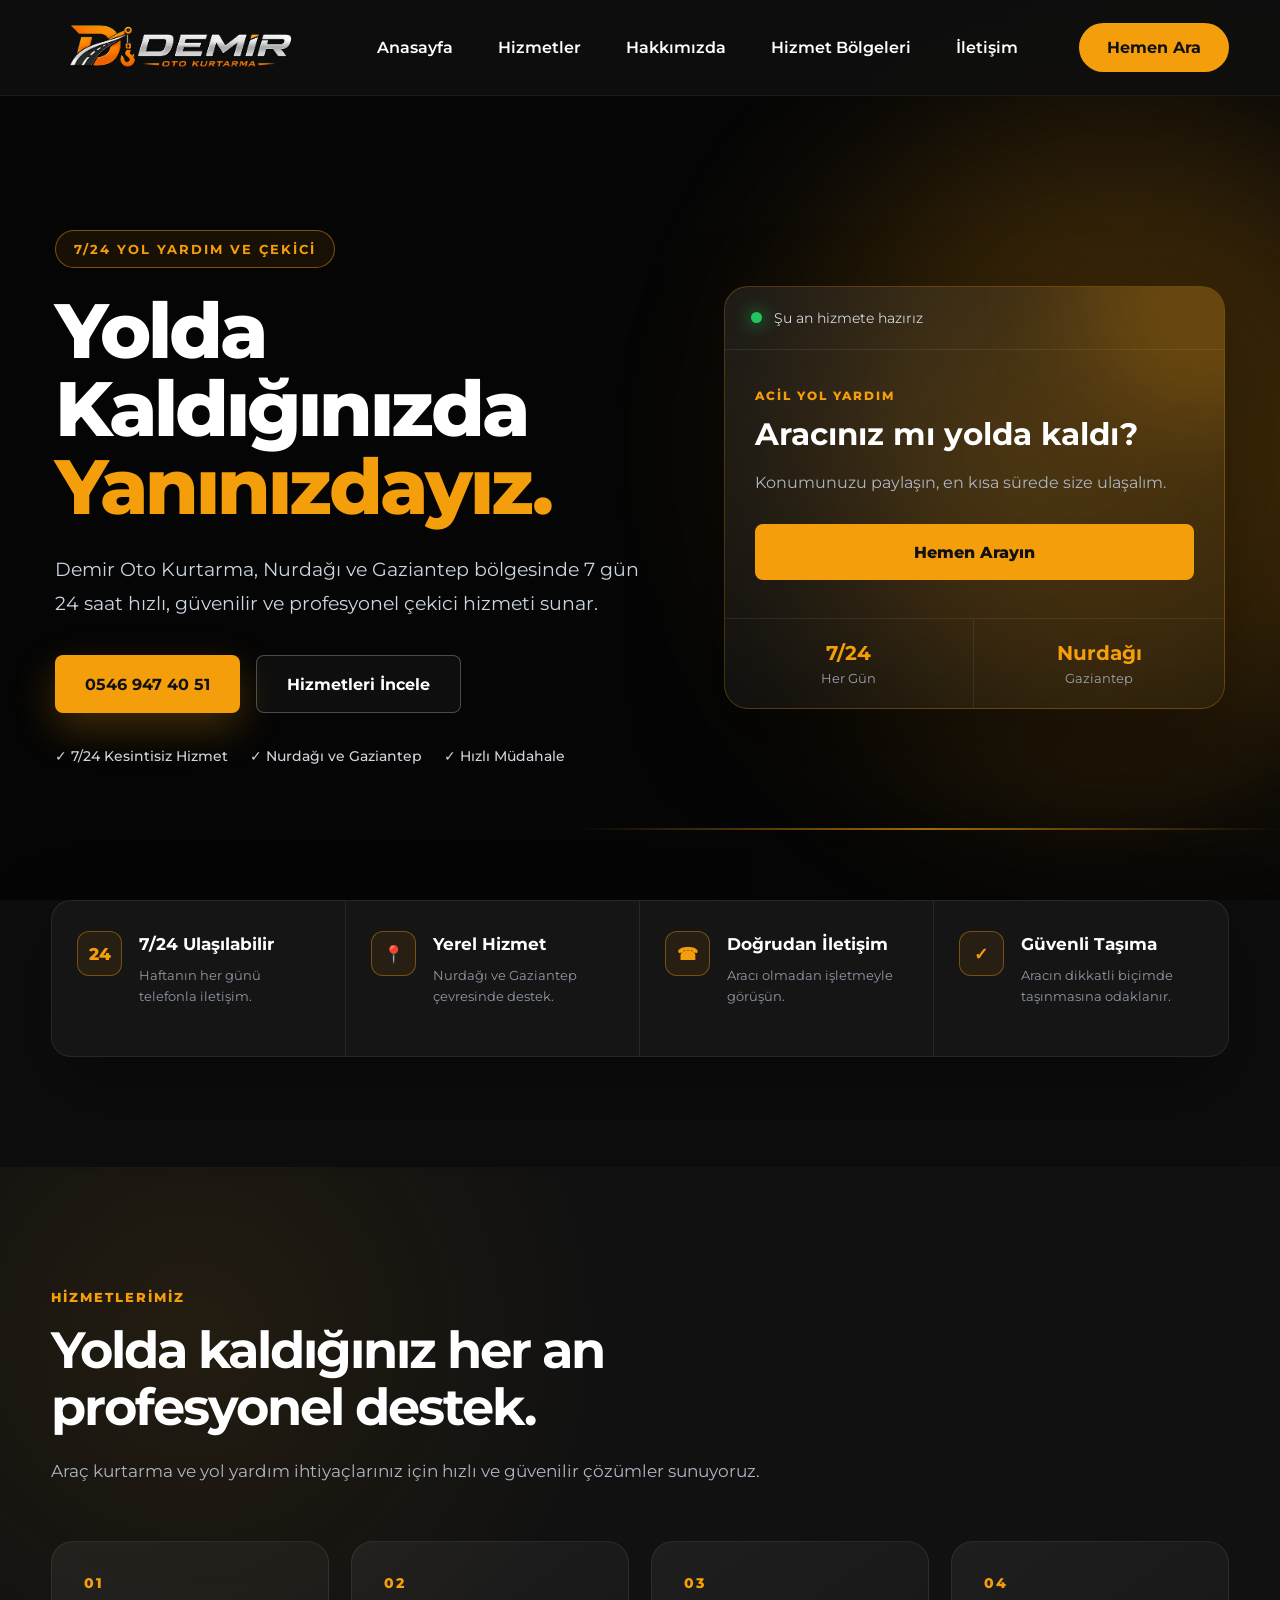
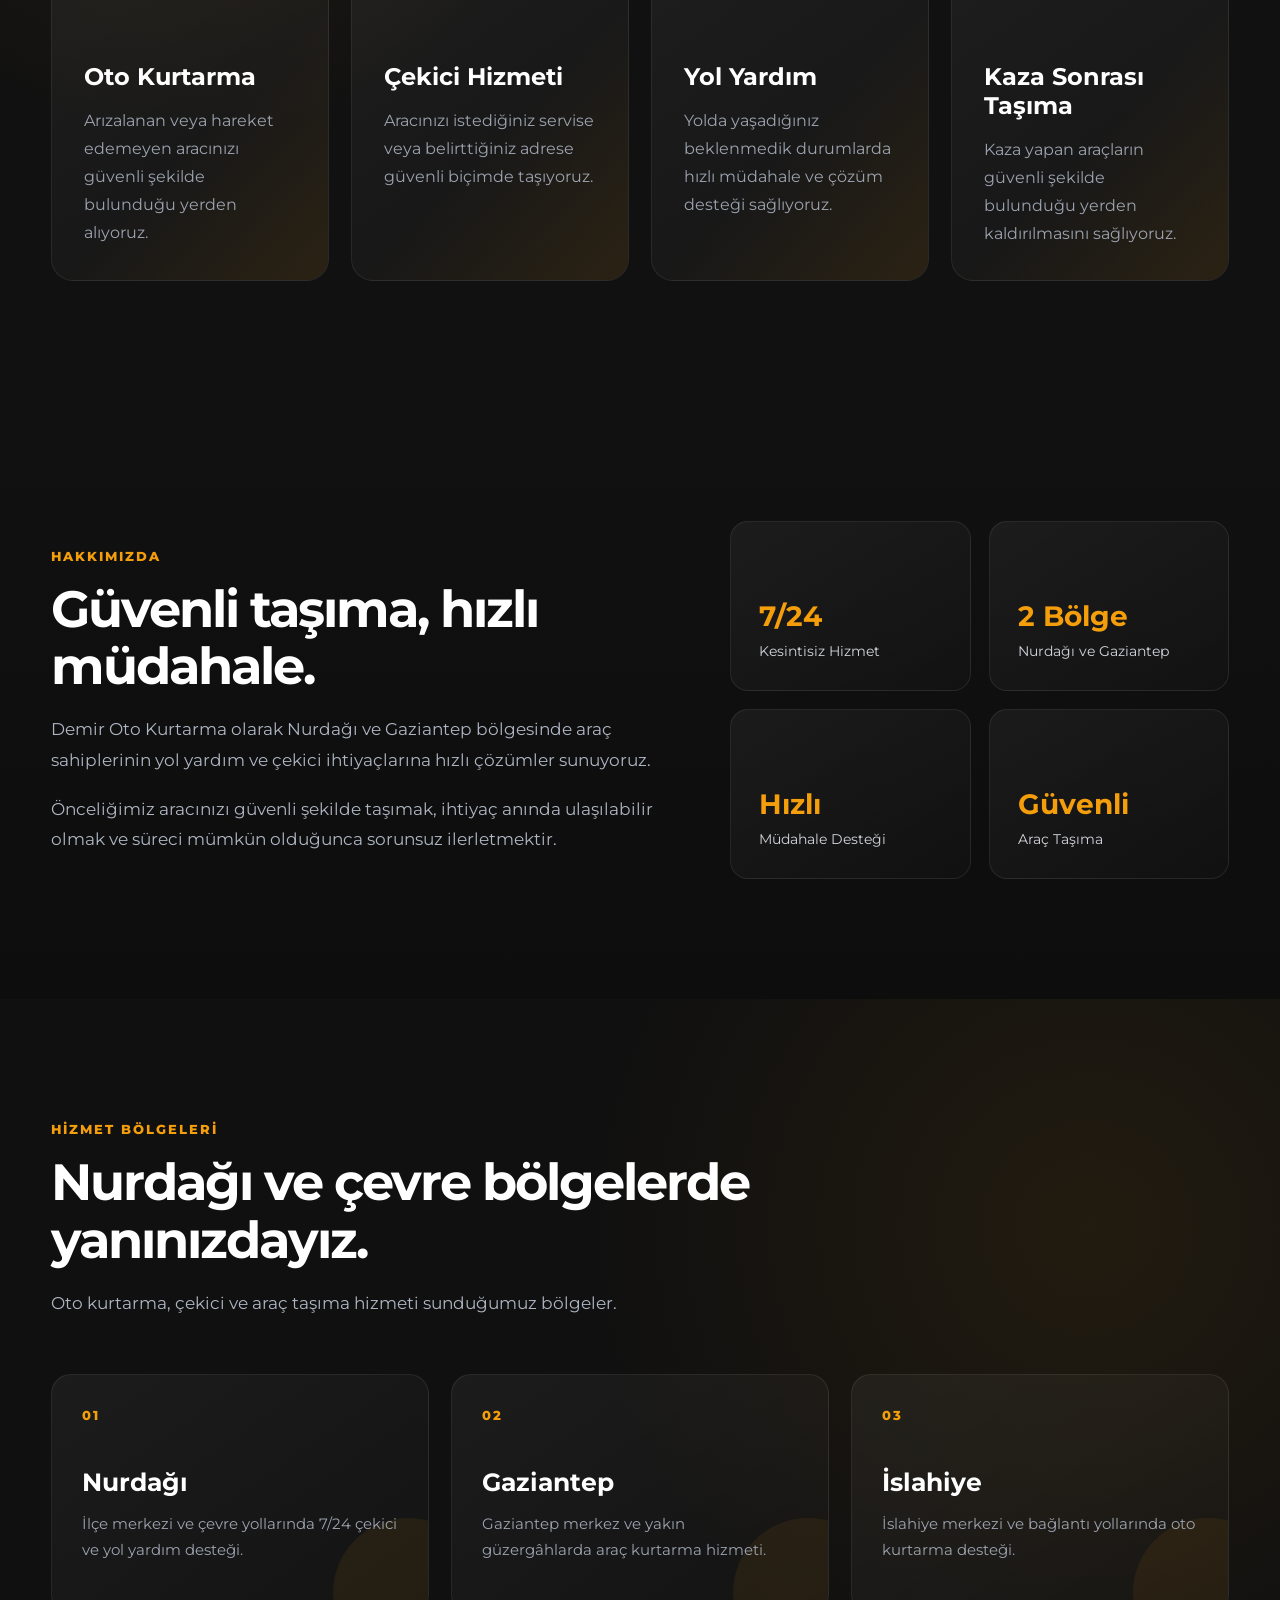
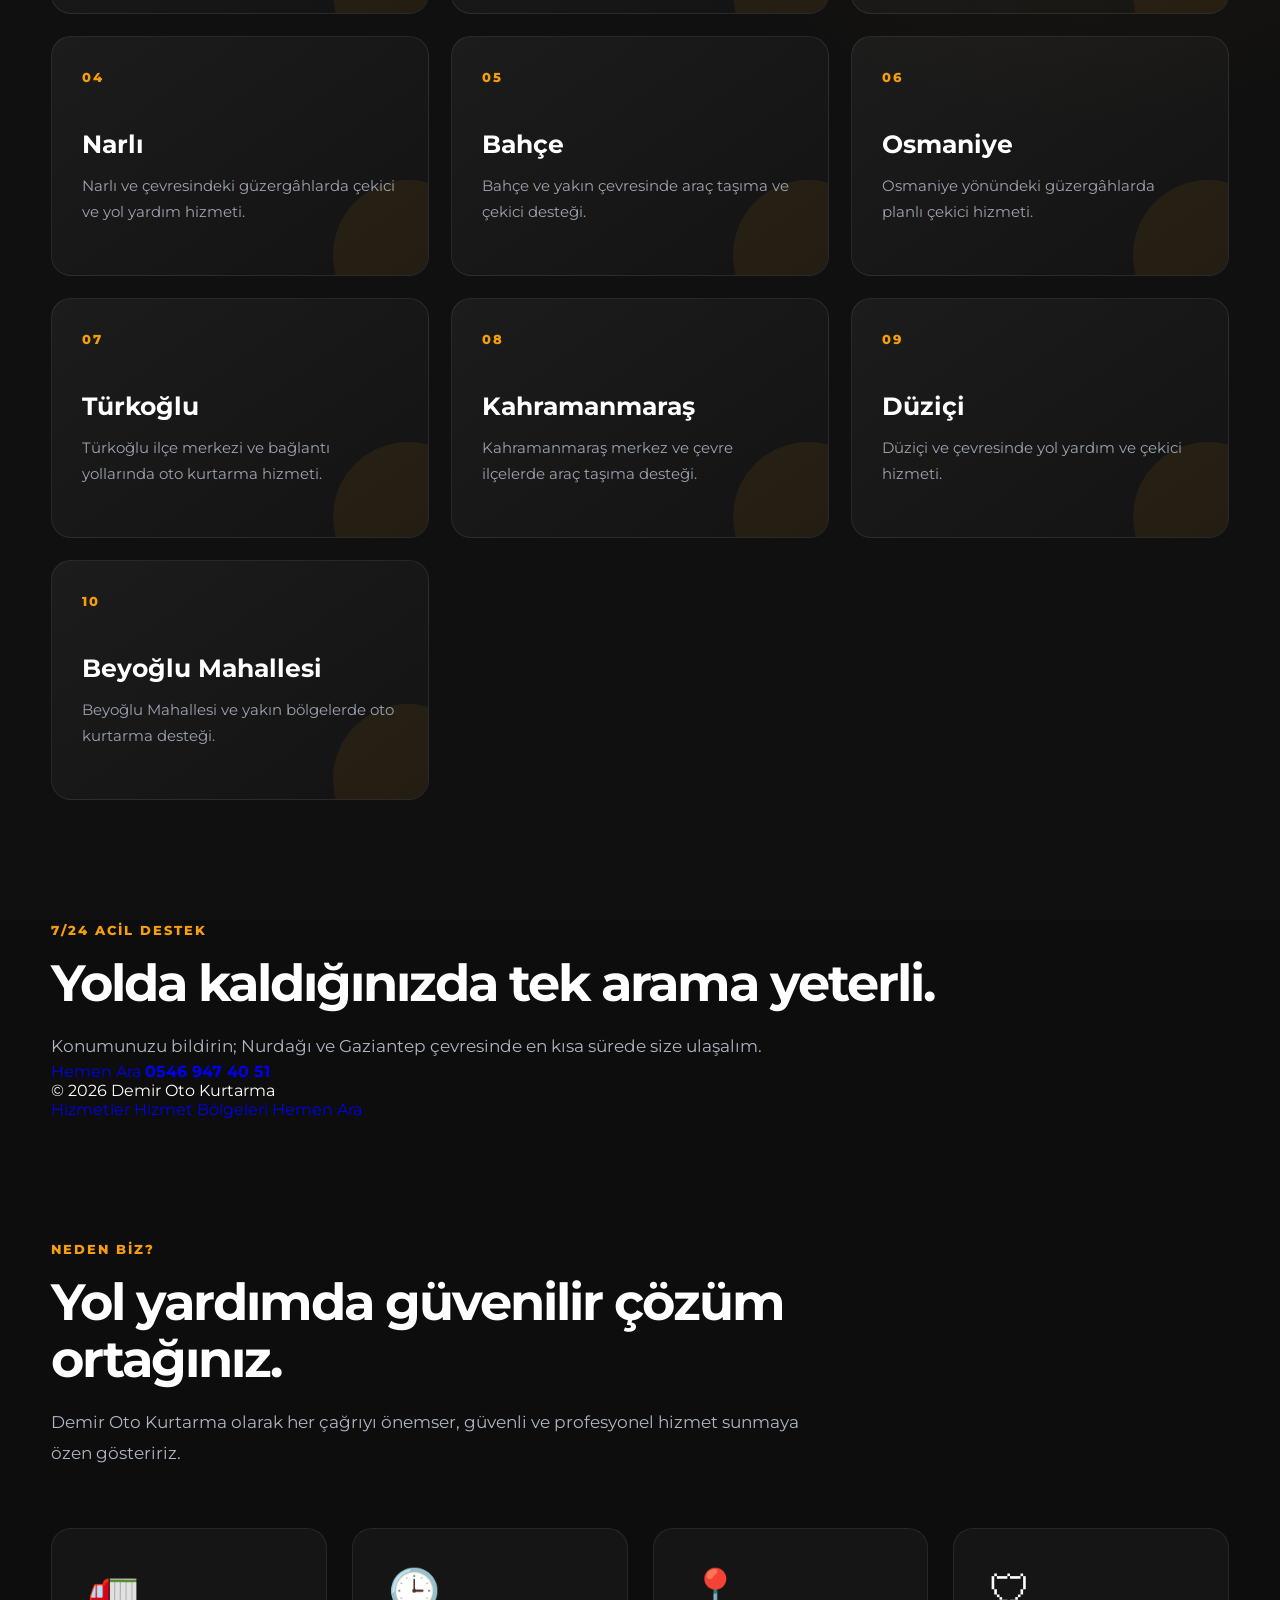
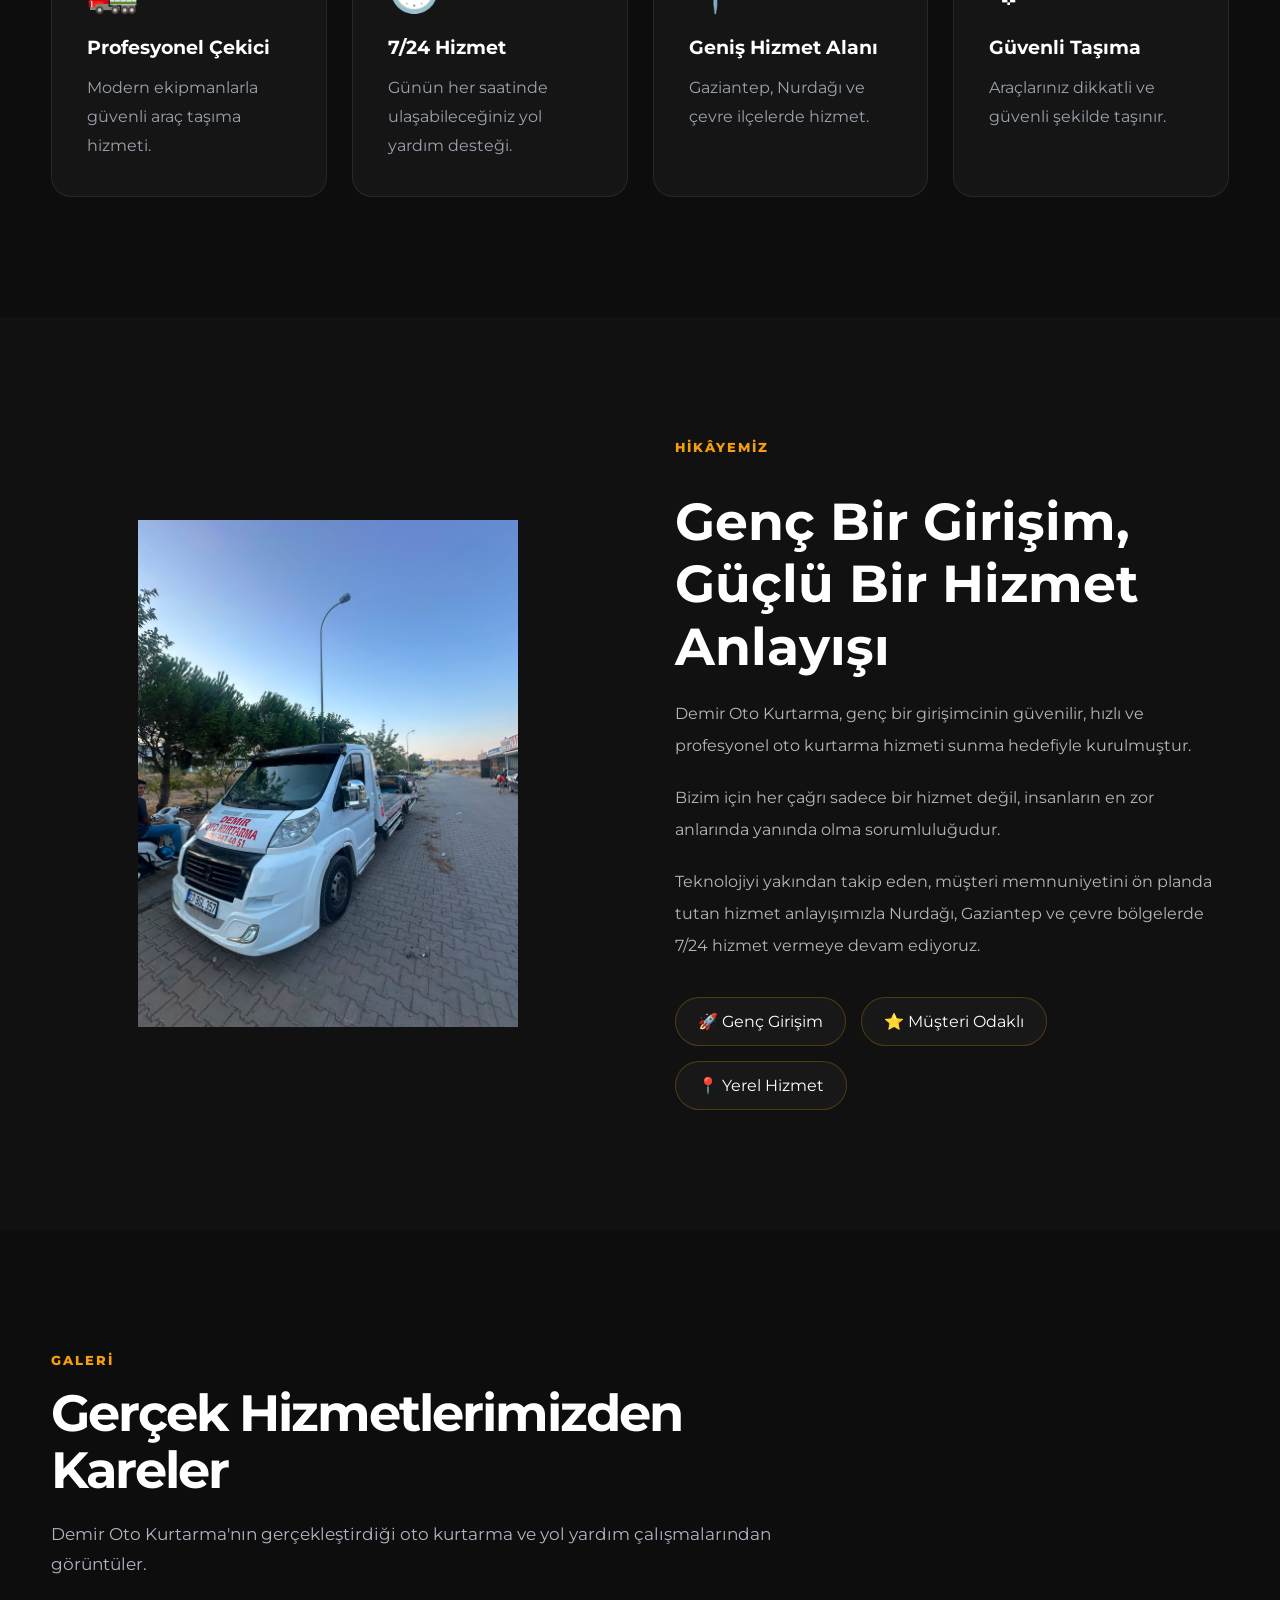
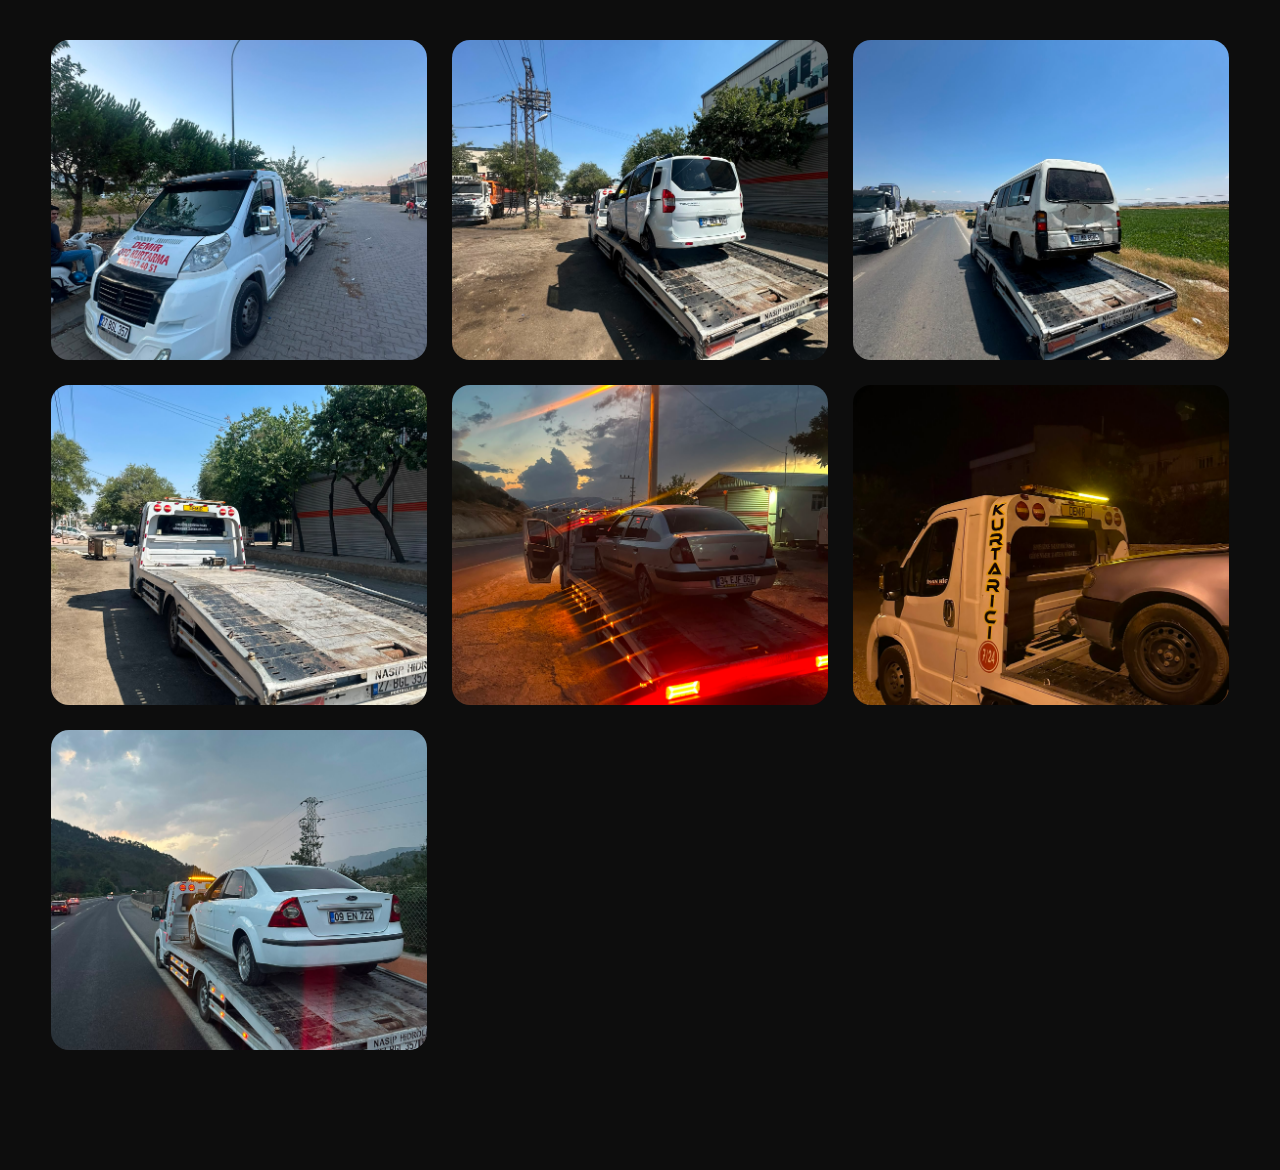
==== index.html @ 3e59ad54 "Add files via upload" ====
<!DOCTYPE html>
<html lang="tr">

<head>
    <meta charset="UTF-8">

    <meta name="viewport"
          content="width=device-width, initial-scale=1.0">

    <title>Demir Oto Kurtarma | 7/24 Nurdağı ve Gaziantep Çekici Hizmeti</title>

    <meta
        name="description"
        content="Demir Oto Kurtarma, Nurdağı ve Gaziantep bölgesinde 7/24 çekici, oto kurtarma ve yol yardım hizmeti sunar. Hızlı destek için 0546 947 40 51.">

    <link rel="stylesheet" href="style.css">
</head>

<body>

<header class="site-header">

    <div class="container navbar">

       <a href="index.html" class="brand">

    <img
        src="assets/demir-navbar.png"
        alt="Demir Oto Kurtarma"
        class="brand-logo">

</a>
        <nav class="main-menu">

            <a href="#anasayfa">Anasayfa</a>
            <a href="#hizmetler">Hizmetler</a>
            <a href="#hakkimizda">Hakkımızda</a>
            <a href="#bolgeler">Hizmet Bölgeleri</a>
            <a href="#iletisim">İletişim</a>

        </nav>

        <a
            href="tel:+905469474051"
            class="header-call-button">

            Hemen Ara

        </a>

    </div>

</header>


<main>

    <section class="hero" id="anasayfa">

        <div class="container hero-grid">

            <div class="hero-content">

                <span class="hero-label">
                    7/24 YOL YARDIM VE ÇEKİCİ
                </span>

                <h1>
                    Yolda Kaldığınızda
                    <span>Yanınızdayız.</span>
                </h1>

                <p>
                    Demir Oto Kurtarma, Nurdağı ve Gaziantep bölgesinde
                    7 gün 24 saat hızlı, güvenilir ve profesyonel
                    çekici hizmeti sunar.
                </p>

                <div class="hero-buttons">

                    <a
                        href="tel:+905469474051"
                        class="primary-button">

                        0546 947 40 51

                    </a>

                    <a
                        href="#hizmetler"
                        class="secondary-button">

                        Hizmetleri İncele

                    </a>

                </div>

                <div class="hero-features">

                    <span>✓ 7/24 Kesintisiz Hizmet</span>
                    <span>✓ Nurdağı ve Gaziantep</span>
                    <span>✓ Hızlı Müdahale</span>

                </div>

            </div>


            <div class="hero-card">

                <div class="hero-card-top">

                    <span class="status-dot"></span>

                    <p>
                        Şu an hizmete hazırız
                    </p>

                </div>

                <div class="hero-card-body">

                    <span class="card-label">
                        ACİL YOL YARDIM
                    </span>

                    <h2>
                        Aracınız mı yolda kaldı?
                    </h2>

                    <p>
                        Konumunuzu paylaşın,
                        en kısa sürede size ulaşalım.
                    </p>

                    <a
                        href="tel:+905469474051"
                        class="card-call-button">

                        Hemen Arayın

                    </a>

                </div>

                <div class="hero-card-bottom">

                    <div>
                        <strong>7/24</strong>
                        <span>Her Gün</span>
                    </div>

                    <div>
                        <strong>Nurdağı</strong>
                        <span>Gaziantep</span>
                    </div>

                </div>

            </div>

        </div>

    </section>
    <section class="trust-strip" aria-label="Demir Oto Kurtarma hizmet özellikleri">

    <div class="container trust-grid">

        <article class="trust-item">
            <span class="trust-icon">24</span>

            <div>
                <h2>7/24 Ulaşılabilir</h2>
                <p>Haftanın her günü telefonla iletişim.</p>
            </div>
        </article>

        <article class="trust-item">
            <span class="trust-icon">📍</span>

            <div>
                <h2>Yerel Hizmet</h2>
                <p>Nurdağı ve Gaziantep çevresinde destek.</p>
            </div>
        </article>

        <article class="trust-item">
            <span class="trust-icon">☎</span>

            <div>
                <h2>Doğrudan İletişim</h2>
                <p>Aracı olmadan işletmeyle görüşün.</p>
            </div>
        </article>

        <article class="trust-item">
            <span class="trust-icon">✓</span>

            <div>
                <h2>Güvenli Taşıma</h2>
                <p>Aracın dikkatli biçimde taşınmasına odaklanır.</p>
            </div>
        </article>

    </div>

</section>


    <section class="services" id="hizmetler">

        <div class="container">

            <div class="section-heading">

                <span>HİZMETLERİMİZ</span>

                <h2>
                    Yolda kaldığınız her an
                    profesyonel destek.
                </h2>

                <p>
                    Araç kurtarma ve yol yardım ihtiyaçlarınız için
                    hızlı ve güvenilir çözümler sunuyoruz.
                </p>

            </div>

            <div class="services-grid">

                <article class="service-card">

                    <div class="service-number">01</div>

                    <h3>Oto Kurtarma</h3>

                    <p>
                        Arızalanan veya hareket edemeyen aracınızı
                        güvenli şekilde bulunduğu yerden alıyoruz.
                    </p>

                </article>

                <article class="service-card">

                    <div class="service-number">02</div>

                    <h3>Çekici Hizmeti</h3>

                    <p>
                        Aracınızı istediğiniz servise veya belirttiğiniz
                        adrese güvenli biçimde taşıyoruz.
                    </p>

                </article>

                <article class="service-card">

                    <div class="service-number">03</div>

                    <h3>Yol Yardım</h3>

                    <p>
                        Yolda yaşadığınız beklenmedik durumlarda
                        hızlı müdahale ve çözüm desteği sağlıyoruz.
                    </p>

                </article>

                <article class="service-card">

                    <div class="service-number">04</div>

                    <h3>Kaza Sonrası Taşıma</h3>

                    <p>
                        Kaza yapan araçların güvenli şekilde
                        bulunduğu yerden kaldırılmasını sağlıyoruz.
                    </p>

                </article>

            </div>

        </div>

    </section>


    <section class="about" id="hakkimizda">

        <div class="container about-grid">

            <div class="about-content">

                <span class="section-label">
                    HAKKIMIZDA
                </span>

                <h2>
                    Güvenli taşıma,
                    hızlı müdahale.
                </h2>

                <p>
                    Demir Oto Kurtarma olarak Nurdağı ve Gaziantep
                    bölgesinde araç sahiplerinin yol yardım ve
                    çekici ihtiyaçlarına hızlı çözümler sunuyoruz.
                </p>

                <p>
                    Önceliğimiz aracınızı güvenli şekilde taşımak,
                    ihtiyaç anında ulaşılabilir olmak ve süreci
                    mümkün olduğunca sorunsuz ilerletmektir.
                </p>

            </div>

            <div class="about-boxes">

                <div class="about-box">
                    <strong>7/24</strong>
                    <span>Kesintisiz Hizmet</span>
                </div>

                <div class="about-box">
                    <strong>2 Bölge</strong>
                    <span>Nurdağı ve Gaziantep</span>
                </div>

                <div class="about-box">
                    <strong>Hızlı</strong>
                    <span>Müdahale Desteği</span>
                </div>

                <div class="about-box">
                    <strong>Güvenli</strong>
                    <span>Araç Taşıma</span>
                </div>

            </div>

        </div>

    </section>
<section class="regions" id="bolgeler">

    <div class="container">

        <div class="section-heading">

            <span>HİZMET BÖLGELERİ</span>

            <h2>
                Nurdağı ve çevre bölgelerde yanınızdayız.
            </h2>

            <p>
                Oto kurtarma, çekici ve araç taşıma hizmeti sunduğumuz bölgeler.
            </p>

        </div>

        <div class="regions-grid">

            <article class="region-card">
                <span class="region-number">01</span>
                <h3>Nurdağı</h3>
                <p>İlçe merkezi ve çevre yollarında 7/24 çekici ve yol yardım desteği.</p>
            </article>

            <article class="region-card">
                <span class="region-number">02</span>
                <h3>Gaziantep</h3>
                <p>Gaziantep merkez ve yakın güzergâhlarda araç kurtarma hizmeti.</p>
            </article>

            <article class="region-card">
                <span class="region-number">03</span>
                <h3>İslahiye</h3>
                <p>İslahiye merkezi ve bağlantı yollarında oto kurtarma desteği.</p>
            </article>

            <article class="region-card">
                <span class="region-number">04</span>
                <h3>Narlı</h3>
                <p>Narlı ve çevresindeki güzergâhlarda çekici ve yol yardım hizmeti.</p>
            </article>

            <article class="region-card">
                <span class="region-number">05</span>
                <h3>Bahçe</h3>
                <p>Bahçe ve yakın çevresinde araç taşıma ve çekici desteği.</p>
            </article>

            <article class="region-card">
                <span class="region-number">06</span>
                <h3>Osmaniye</h3>
                <p>Osmaniye yönündeki güzergâhlarda planlı çekici hizmeti.</p>
            </article>

            <article class="region-card">
                <span class="region-number">07</span>
                <h3>Türkoğlu</h3>
                <p>Türkoğlu ilçe merkezi ve bağlantı yollarında oto kurtarma hizmeti.</p>
            </article>

            <article class="region-card">
                <span class="region-number">08</span>
                <h3>Kahramanmaraş</h3>
                <p>Kahramanmaraş merkez ve çevre ilçelerde araç taşıma desteği.</p>
            </article>

            <article class="region-card">
                <span class="region-number">09</span>
                <h3>Düziçi</h3>
                <p>Düziçi ve çevresinde yol yardım ve çekici hizmeti.</p>
            </article>

            <article class="region-card">
                <span class="region-number">10</span>
                <h3>Beyoğlu Mahallesi</h3>
                <p>Beyoğlu Mahallesi ve yakın bölgelerde oto kurtarma desteği.</p>
            </article>

        </div>

    </div>

</section>

    <section class="contact" id="iletisim">

    <div class="container contact-box">

        <div class="contact-content">

            <span class="section-label">7/24 ACİL DESTEK</span>

            <h2>Yolda kaldığınızda tek arama yeterli.</h2>

            <p>
                Konumunuzu bildirin; Nurdağı ve Gaziantep çevresinde
                en kısa sürede size ulaşalım.
            </p>

        </div>

        <a href="tel:+905469474051"
           class="contact-call-button">

            <span>Hemen Ara</span>
            <strong>0546 947 40 51</strong>

        </a>

    </div>

</section>

</main>

<footer class="site-footer">

    <div class="container footer-content">

        <p>
            © 2026 Demir Oto Kurtarma
        </p>

        <div class="footer-links">
            <a href="#hizmetler">Hizmetler</a>
            <a href="#bolgeler">Hizmet Bölgeleri</a>
            <a href="tel:+905469474051">Hemen Ara</a>
        </div>

    </div>

</footer>

<script src="script.js"></script>

</body>

</html>
<section class="why-us">

    <div class="container">

        <div class="section-heading">

            <span>NEDEN BİZ?</span>

            <h2>
                Yol yardımda güvenilir çözüm ortağınız.
            </h2>

            <p>
                Demir Oto Kurtarma olarak her çağrıyı önemser, güvenli ve profesyonel hizmet sunmaya özen gösteririz.
            </p>

        </div>

        <div class="why-grid">

            <div class="why-card">
                <div class="why-icon">🚛</div>
                <h3>Profesyonel Çekici</h3>
                <p>Modern ekipmanlarla güvenli araç taşıma hizmeti.</p>
            </div>

            <div class="why-card">
                <div class="why-icon">🕒</div>
                <h3>7/24 Hizmet</h3>
                <p>Günün her saatinde ulaşabileceğiniz yol yardım desteği.</p>
            </div>

            <div class="why-card">
                <div class="why-icon">📍</div>
                <h3>Geniş Hizmet Alanı</h3>
                <p>Gaziantep, Nurdağı ve çevre ilçelerde hizmet.</p>
            </div>

            <div class="why-card">
                <div class="why-icon">🛡</div>
                <h3>Güvenli Taşıma</h3>
                <p>Araçlarınız dikkatli ve güvenli şekilde taşınır.</p>
            </div>

        </div>

    </div>

</section>

<section class="founder">

    <div class="container founder-grid">

        <div class="founder-image">
            <img src="assets/foto1.jpg"
                 alt="Demir Oto Kurtarma çekici aracı">

        </div>

        <div class="founder-content">

            <span class="section-label">
                HİKÂYEMİZ
            </span>

            <h2>
                Genç Bir Girişim,
                Güçlü Bir Hizmet Anlayışı
            </h2>

            <p>
                Demir Oto Kurtarma, genç bir girişimcinin
                güvenilir, hızlı ve profesyonel oto kurtarma
                hizmeti sunma hedefiyle kurulmuştur.
            </p>

            <p>
                Bizim için her çağrı sadece bir hizmet değil,
                insanların en zor anlarında yanında olma
                sorumluluğudur.
            </p>

            <p>
                Teknolojiyi yakından takip eden,
                müşteri memnuniyetini ön planda tutan
                hizmet anlayışımızla Nurdağı, Gaziantep
                ve çevre bölgelerde 7/24 hizmet vermeye
                devam ediyoruz.
            </p>

            <div class="founder-badges">

                <span>🚀 Genç Girişim</span>

                <span>⭐ Müşteri Odaklı</span>

                <span>📍 Yerel Hizmet</span>

            </div>

        </div>

    </div>

</section>
<section class="gallery">

    <div class="container">

        <div class="section-heading">

            <span>GALERİ</span>

            <h2>
                Gerçek Hizmetlerimizden Kareler
            </h2>

            <p>
                Demir Oto Kurtarma'nın gerçekleştirdiği oto kurtarma ve yol yardım çalışmalarından görüntüler.
            </p>

        </div>

        <div class="gallery-grid">

            <img src="assets/foto1.jpg" alt="Demir Oto Kurtarma">

            <img src="assets/foto2.jpg" alt="Demir Oto Kurtarma">

            <img src="assets/foto3.jpg" alt="Demir Oto Kurtarma">

            <img src="assets/foto4.jpg" alt="Demir Oto Kurtarma">

            <img src="assets/foto5.jpg" alt="Demir Oto Kurtarma">

            <img src="assets/foto6.jpg" alt="Demir Oto Kurtarma">
            
            <img src="assets/foto7.jpg" alt="Demir Oto Kurtarma">
        </div>

    </div>

</section>
---- style.css ----
/* ===================================================
   DEMİR OTO KURTARMA
   PREMIUM UI V1
===================================================*/

@import url('https://fonts.googleapis.com/css2?family=Montserrat:wght@300;400;500;600;700;800&display=swap');

*{
    margin:0;
    padding:0;
    box-sizing:border-box;
}

html{
    scroll-behavior:smooth;
}

body{

    font-family:'Montserrat',sans-serif;

    background:#0d0d0d;

    color:white;

}

img{
    max-width:100%;
    display:block;
}

a{

    text-decoration:none;

}

.container{

    width:min(1200px,92%);

    margin:auto;

}


/*==============================
NAVBAR
===============================*/

.site-header{

    position:fixed;

    top:0;

    width:100%;

    z-index:999;

    background:rgba(15,15,15,.88);

    backdrop-filter:blur(15px);

    border-bottom:1px solid rgba(255,255,255,.06);

}

.navbar{

    display:flex;

    justify-content:space-between;

    align-items:center;

    height:95px;

}
.brand {
    height: 90px;

    display: flex;
    align-items: center;
}
.brand-logo{
    display: block;

    height: 85px;
    width: auto;

    object-fit: contain;

    transition: .3s;
}

.brand-logo:hover {
    transform: scale(1.03);
}


.main-menu{

    display:flex;

    gap:45px;

}

.main-menu a{

    color:white;

    font-weight:600;

    position:relative;

    transition:.3s;

}

.main-menu a:hover{

    color:#F59E0B;

}

.main-menu a::after{

    content:"";

    position:absolute;

    left:0;

    bottom:-8px;

    width:0;

    height:2px;

    background:#F59E0B;

    transition:.35s;

}

.main-menu a:hover::after{

    width:100%;

}


/*==============================
CALL BUTTON
===============================*/

.header-call-button{

    background:#F59E0B;

    color:#111;

    padding:15px 28px;

    border-radius:50px;

    font-weight:700;

    transition:.35s;

}

.header-call-button:hover{

    transform:translateY(-3px);

    background:white;

}
/* =====================================
   TAM EKRAN PREMIUM HERO
===================================== */

.hero {
    position: relative;
    min-height: 100vh;
    padding-top: 95px;
    display: flex;
    align-items: center;
    overflow: hidden;

    background:
        linear-gradient(
            90deg,
            rgba(5, 5, 5, 0.98) 0%,
            rgba(5, 5, 5, 0.90) 45%,
            rgba(5, 5, 5, 0.45) 100%
        ),
        radial-gradient(
            circle at 80% 50%,
            rgba(245, 158, 11, 0.28),
            transparent 38%
        ),
        #090909;
}

/* Turuncu ışık efekti */
.hero::before {
    content: "";
    position: absolute;
    top: 50%;
    right: -180px;
    width: 650px;
    height: 650px;
    transform: translateY(-50%);
    border-radius: 50%;
    background: rgba(245, 158, 11, 0.16);
    filter: blur(100px);
    pointer-events: none;
}

/* Alt çizgi efekti */
.hero::after {
    content: "";
    position: absolute;
    right: 0;
    bottom: 70px;
    width: 55%;
    height: 2px;
    background: linear-gradient(
        90deg,
        transparent,
        #f59e0b,
        transparent
    );
    opacity: 0.65;
}

.hero-grid{

    position: relative;
    z-index: 2;

    width: 100%;
    max-width: 1320px;

    margin: 0 auto;

    display: grid;

    grid-template-columns: minmax(0, 1.08fr) minmax(430px, 0.92fr);

    align-items: center;

    gap: 80px;

    padding: 80px 55px;

}

.hero-content{
    width: 100%;
    max-width: 590px;
    margin: 0;
}

.hero-label {
    display: inline-flex;
    align-items: center;
    margin-bottom: 24px;
    padding: 10px 18px;
    border: 1px solid rgba(245, 158, 11, 0.45);
    border-radius: 50px;
    background: rgba(245, 158, 11, 0.08);
    color: #f59e0b;
    font-size: 13px;
    font-weight: 700;
    letter-spacing: 2px;
}

.hero h1 {
    margin-bottom: 26px;
    font-size: clamp(48px, 6vw, 86px);
    line-height: 1.02;
    font-weight: 800;
    letter-spacing: -3px;
}

.hero h1 span {
    display: block;
    color: #f59e0b;
}

.hero-content > p {
    max-width: 620px;
    margin-bottom: 34px;
    color: #cbd5e1;
    font-size: 19px;
    line-height: 1.8;
}

.hero-buttons {
    display: flex;
    flex-wrap: wrap;
    gap: 16px;
    margin-bottom: 34px;
}

.primary-button,
.secondary-button {
    display: inline-flex;
    align-items: center;
    justify-content: center;
    min-height: 58px;
    padding: 0 30px;
    border-radius: 8px;
    font-weight: 700;
    transition: 0.3s ease;
}

.primary-button {
    background: #f59e0b;
    color: #111111;
    box-shadow: 0 15px 40px rgba(245, 158, 11, 0.25);
}

.primary-button:hover {
    background: #ffffff;
    color: #111111;
    transform: translateY(-4px);
}

.secondary-button {
    border: 1px solid rgba(255, 255, 255, 0.25);
    color: #ffffff;
    background: rgba(255, 255, 255, 0.04);
}

.secondary-button:hover {
    border-color: #f59e0b;
    color: #f59e0b;
    transform: translateY(-4px);
}

.hero-features {
    display: flex;
    flex-wrap: wrap;
    gap: 22px;
    color: #d1d5db;
    font-size: 14px;
    font-weight: 500;
}

/* Sağdaki acil destek kartı */
.hero-card {
    position: relative;
    overflow: hidden;
    border: 1px solid rgba(245, 158, 11, 0.25);
    border-radius: 24px;
    background:
        linear-gradient(
            145deg,
            rgba(255, 255, 255, 0.08),
            rgba(255, 255, 255, 0.02)
        );
    box-shadow: 0 35px 90px rgba(0, 0, 0, 0.45);
    backdrop-filter: blur(18px);
    width: 100%;
    max-width: 520px;
    justify-self: end;
}

.hero-card::before {
    content: "";
    position: absolute;
    top: -120px;
    right: -120px;
    width: 260px;
    height: 260px;
    border-radius: 50%;
    background: rgba(245, 158, 11, 0.22);
    filter: blur(50px);
}

.hero-card-top {
    position: relative;
    z-index: 2;
    display: flex;
    align-items: center;
    gap: 12px;
    padding: 22px 26px;
    border-bottom: 1px solid rgba(255, 255, 255, 0.08);
}

.status-dot {
    width: 11px;
    height: 11px;
    border-radius: 50%;
    background: #22c55e;
    box-shadow: 0 0 18px #22c55e;
}

.hero-card-top p {
    margin: 0;
    color: #d1d5db;
    font-size: 14px;
}

.hero-card-body {
    position: relative;
    z-index: 2;
    padding: 38px 30px;
}

.card-label {
    display: block;
    margin-bottom: 12px;
    color: #f59e0b;
    font-size: 12px;
    font-weight: 800;
    letter-spacing: 2px;
}

.hero-card-body h2 {
    margin-bottom: 16px;
    font-size: 31px;
    line-height: 1.25;
}

.hero-card-body p {
    margin-bottom: 28px;
    color: #aeb6c3;
    line-height: 1.7;
}

.card-call-button {
    display: flex;
    align-items: center;
    justify-content: center;
    min-height: 56px;
    border-radius: 8px;
    background: #f59e0b;
    color: #111111;
    font-weight: 800;
    transition: 0.3s;
}

.card-call-button:hover {
    background: #ffffff;
    transform: translateY(-3px);
}

.hero-card-bottom {
    position: relative;
    z-index: 2;
    display: grid;
    grid-template-columns: 1fr 1fr;
    border-top: 1px solid rgba(255, 255, 255, 0.08);
}

.hero-card-bottom div {
    padding: 22px;
    text-align: center;
}

.hero-card-bottom div:first-child {
    border-right: 1px solid rgba(255, 255, 255, 0.08);
}

.hero-card-bottom strong,
.hero-card-bottom span {
    display: block;
}

.hero-card-bottom strong {
    margin-bottom: 5px;
    color: #f59e0b;
    font-size: 20px;
}

.hero-card-bottom span {
    color: #9ca3af;
    font-size: 13px;
}

/* =====================================
   MOBİL HERO
===================================== */

@media (max-width: 992px) {
    .main-menu {
        display: none;
    }

    .hero {
        min-height: auto;
    }

    .hero-grid {
        grid-template-columns: 1fr;
        gap: 45px;
        padding-top: 80px;
        padding-bottom: 80px;
    }

    .hero-content {
        max-width: 100%;
    }

    .hero h1 {
        letter-spacing: -2px;
    }
}

@media (max-width: 600px) 
{
    .navbar {
        height: 82px;
    }

    .brand-logo {
        width: 150px;
        height: 56px;
    }
    .header-call-button {
        padding: 12px 18px;
        font-size: 13px;
    }

    .hero {
        padding-top: 82px;
    }

    .hero-grid {
        padding-top: 60px;
        padding-bottom: 60px;
    }

    .hero h1 {
        font-size: 46px;
    }

    .hero-content > p {
        font-size: 16px;
    }

    .hero-buttons {
        flex-direction: column;
    }

    .primary-button,
    .secondary-button {
        width: 100%;
    }

    .hero-features {
        flex-direction: column;
        gap: 12px;
    }

    .hero-card-body {
        padding: 30px 22px;
    }
}
/* =====================================
   HİZMETLER BÖLÜMÜ
===================================== */

.services {
    position: relative;
    padding: 120px 0;
    background:
        radial-gradient(
            circle at 15% 20%,
            rgba(245, 158, 11, 0.08),
            transparent 32%
        ),
        #111111;
}

.section-heading {
    max-width: 760px;
    margin-bottom: 55px;
}

.section-heading > span,
.section-label {
    display: inline-block;
    margin-bottom: 16px;
    color: #f59e0b;
    font-size: 13px;
    font-weight: 800;
    letter-spacing: 2px;
}

.section-heading h2,
.about-content h2,
.regions h2,
.contact-box h2 {
    margin-bottom: 20px;
    color: #ffffff;
    font-size: clamp(36px, 4vw, 58px);
    line-height: 1.12;
    letter-spacing: -2px;
}

.section-heading p,
.about-content p,
.region-card p,
.contact-box p {
    color: #aeb6c3;
    font-size: 17px;
    line-height: 1.8;
}

.services-grid {
    display: grid;
    grid-template-columns: repeat(4, 1fr);
    gap: 22px;
}

.service-card {
    position: relative;
    min-height: 310px;
    padding: 32px;
    overflow: hidden;
    border: 1px solid rgba(255, 255, 255, 0.08);
    border-radius: 22px;
    background:
        linear-gradient(
            145deg,
            rgba(255, 255, 255, 0.055),
            rgba(255, 255, 255, 0.015)
        );
    transition: 0.35s ease;
}

.service-card::before {
    content: "";
    position: absolute;
    inset: 0;
    background:
        linear-gradient(
            135deg,
            transparent 55%,
            rgba(245, 158, 11, 0.10)
        );
    pointer-events: none;
}

.service-card:hover {
    transform: translateY(-10px);
    border-color: rgba(245, 158, 11, 0.45);
    box-shadow: 0 25px 70px rgba(0, 0, 0, 0.35);
}

.service-number {
    margin-bottom: 70px;
    color: #f59e0b;
    font-size: 14px;
    font-weight: 800;
    letter-spacing: 2px;
}

.service-card h3 {
    position: relative;
    z-index: 2;
    margin-bottom: 16px;
    color: #ffffff;
    font-size: 24px;
}

.service-card p {
    position: relative;
    z-index: 2;
    color: #9ca3af;
    line-height: 1.75;
}

@media (max-width: 1100px) {
    .services-grid {
        grid-template-columns: repeat(2, 1fr);
    }
}

@media (max-width: 650px) {
    .services {
        padding: 85px 0;
    }

    .services-grid {
        grid-template-columns: 1fr;
    }

    .service-card {
        min-height: 250px;
    }
}
/* =====================================
   GÜVEN ŞERİDİ
===================================== */

.trust-strip {
    position: relative;
    z-index: 5;
    padding: 0 0 110px;
    background: #0d0d0d;
}

.trust-grid {
    display: grid;
    grid-template-columns: repeat(4, 1fr);
    border: 1px solid rgba(255, 255, 255, 0.08);
    border-radius: 20px;
    overflow: hidden;
    background: #151515;
    box-shadow: 0 30px 80px rgba(0, 0, 0, 0.35);
}

.trust-item {
    min-height: 155px;
    padding: 30px 25px;
    display: flex;
    align-items: flex-start;
    gap: 17px;
    border-right: 1px solid rgba(255, 255, 255, 0.08);
    transition: 0.3s ease;
}

.trust-item:last-child {
    border-right: 0;
}

.trust-item:hover {
    background: rgba(245, 158, 11, 0.07);
}

.trust-icon {
    width: 45px;
    height: 45px;
    flex: 0 0 45px;
    display: grid;
    place-items: center;
    border: 1px solid rgba(245, 158, 11, 0.4);
    border-radius: 12px;
    color: #f59e0b;
    background: rgba(245, 158, 11, 0.08);
    font-size: 17px;
    font-weight: 800;
}

.trust-item h2 {
    margin: 2px 0 9px;
    color: #ffffff;
    font-size: 17px;
    line-height: 1.35;
}

.trust-item p {
    margin: 0;
    color: #9098a5;
    font-size: 13px;
    line-height: 1.65;
}

@media (max-width: 1000px) {
    .trust-grid {
        grid-template-columns: repeat(2, 1fr);
    }

    .trust-item:nth-child(2) {
        border-right: 0;
    }

    .trust-item:nth-child(-n + 2) {
        border-bottom: 1px solid rgba(255, 255, 255, 0.08);
    }
}

@media (max-width: 580px) {
    .trust-strip {
        padding-bottom: 75px;
    }

    .trust-grid {
        grid-template-columns: 1fr;
    }

    .trust-item {
        min-height: auto;
        border-right: 0;
        border-bottom: 1px solid rgba(255, 255, 255, 0.08);
    }

    .trust-item:last-child {
        border-bottom: 0;
    }
}
/* =====================================
   HAKKIMIZDA BÖLÜMÜ
===================================== */

.about {
    padding: 120px 0;
    background:
        linear-gradient(
            180deg,
            #111111 0%,
            #0d0d0d 100%
        );
}

.about-grid {
    display: grid;
    grid-template-columns: 1.1fr 0.9fr;
    gap: 70px;
    align-items: center;
}

.about-content {
    max-width: 680px;
}

.about-content p + p {
    margin-top: 18px;
}

.about-boxes {
    display: grid;
    grid-template-columns: repeat(2, 1fr);
    gap: 18px;
}

.about-box {
    min-height: 170px;
    padding: 28px;
    display: flex;
    flex-direction: column;
    justify-content: flex-end;
    border: 1px solid rgba(255, 255, 255, 0.08);
    border-radius: 18px;
    background:
        linear-gradient(
            145deg,
            rgba(255, 255, 255, 0.05),
            rgba(255, 255, 255, 0.015)
        );
    transition: 0.3s ease;
}

.about-box:hover {
    transform: translateY(-6px);
    border-color: rgba(245, 158, 11, 0.45);
}

.about-box strong {
    margin-bottom: 8px;
    color: #f59e0b;
    font-size: 28px;
}

.about-box span {
    color: #d1d5db;
    font-size: 14px;
    line-height: 1.5;
}

@media (max-width: 900px) {
    .about-grid {
        grid-template-columns: 1fr;
    }
}

@media (max-width: 560px) {
    .about {
        padding: 85px 0;
    }

    .about-boxes {
        grid-template-columns: 1fr;
    }
}
/* =====================================
   HİZMET BÖLGELERİ
===================================== */

.regions {
    position: relative;
    padding: 120px 0;
    background:
        radial-gradient(
            circle at 85% 15%,
            rgba(245, 158, 11, 0.08),
            transparent 30%
        ),
        #101010;
}

.regions-grid {
    display: grid;
    grid-template-columns: repeat(3, minmax(0, 1fr));
    gap: 22px;
}

.region-card {
    position: relative;
    min-height: 240px;
    padding: 30px;
    overflow: hidden;
    border: 1px solid rgba(255, 255, 255, 0.08);
    border-radius: 20px;
    background:
        linear-gradient(
            145deg,
            rgba(255, 255, 255, 0.05),
            rgba(255, 255, 255, 0.015)
        );
    transition: 0.35s ease;
}

.region-card::after {
    content: "";
    position: absolute;
    right: -55px;
    bottom: -55px;
    width: 150px;
    height: 150px;
    border-radius: 50%;
    background: rgba(245, 158, 11, 0.07);
    transition: 0.35s ease;
}

.region-card:hover {
    transform: translateY(-8px);
    border-color: rgba(245, 158, 11, 0.45);
    box-shadow: 0 24px 65px rgba(0, 0, 0, 0.35);
}

.region-card:hover::after {
    transform: scale(1.4);
}

.region-number {
    display: inline-block;
    margin-bottom: 44px;
    color: #f59e0b;
    font-size: 13px;
    font-weight: 800;
    letter-spacing: 2px;
}

.region-card h3 {
    position: relative;
    z-index: 2;
    margin-bottom: 14px;
    color: #ffffff;
    font-size: 25px;
}

.region-card p {
    position: relative;
    z-index: 2;
    margin: 0;
    color: #9ca3af;
    font-size: 15px;
    line-height: 1.75;
}

@media (max-width: 1000px) {
    .regions-grid {
        grid-template-columns: repeat(2, 1fr);
    }
}

@media (max-width: 620px) {
    .regions {
        padding: 85px 0;
    }

    .regions-grid {
        grid-template-columns: 1fr;
    }

    .region-card {
        min-height: 210px;
    }
}
@media (max-width: 992px) {
    .regions-grid {
        grid-template-columns: repeat(2, minmax(0, 1fr));
    }
}

@media (max-width: 650px) {
    .regions-grid {
        grid-template-columns: 1fr;
    }
}
/*==========================
NEDEN BİZ
==========================*/

.why-us{
    padding:120px 0;
    background:#0d0d0d;
}

.why-grid{
    display:grid;
    grid-template-columns:repeat(4,1fr);
    gap:25px;
    margin-top:60px;
}

.why-card{

    background:#151515;

    border:1px solid rgba(255,255,255,.08);

    border-radius:20px;

    padding:35px;

    transition:.35s;

}

.why-card:hover{

    transform:translateY(-10px);

    border-color:#F59E0B;

    box-shadow:0 20px 60px rgba(0,0,0,.35);

}

.why-icon{

    font-size:42px;

    margin-bottom:20px;

}

.why-card h3{

    color:white;

    margin-bottom:15px;

}

.why-card p{

    color:#9CA3AF;

    line-height:1.8;

}

@media(max-width:1000px){

.why-grid{

grid-template-columns:repeat(2,1fr);

}

}

@media(max-width:650px){

.why-grid{

grid-template-columns:1fr;

}

}

/*=========================
HİKÂYEMİZ
=========================*/

.founder{

padding:120px 0;

background:#111111;

}

.founder-grid{

display:grid;

grid-template-columns:1fr 1fr;

gap:70px;

align-items:center;

}

.founder-image{

display:flex;

justify-content:center;

}

.founder-image img{

width:380px;

transition:.4s;

}

.founder-image img:hover{

transform:scale(1.05);

}

.founder-content h2{

font-size:52px;

line-height:1.2;

margin:20px 0;

}

.founder-content p{

color:#b6b6b6;

line-height:2;

margin-bottom:20px;

}

.founder-badges{

display:flex;

flex-wrap:wrap;

gap:15px;

margin-top:35px;

}

.founder-badges span{

background:#181818;

padding:14px 22px;

border-radius:40px;

border:1px solid rgba(245,158,11,.25);

color:#fff;

}

@media(max-width:900px){

.founder-grid{

grid-template-columns:1fr;

}

.founder-content h2{

font-size:38px;

}

.founder-image img{

width:280px;

}

}
/*=========================
GALERİ
=========================*/

.gallery{

padding:120px 0;

background:#0d0d0d;

}

.gallery-grid{

display:grid;

grid-template-columns:repeat(3,1fr);

gap:25px;

margin-top:60px;

}

.gallery-grid img{

width:100%;

height:320px;

object-fit:cover;

border-radius:18px;

transition:.45s;

cursor:pointer;

}

.gallery-grid img:hover{

transform:scale(1.05);

box-shadow:0 25px 70px rgba(0,0,0,.45);

}

@media(max-width:900px){

.gallery-grid{

grid-template-columns:repeat(2,1fr);

}

}

@media(max-width:650px){

.gallery-grid{

grid-template-columns:1fr;

}

}
@media (max-width: 992px) {
    .hero-grid {
        grid-template-columns: 1fr;
        gap: 45px;
        padding: 70px 35px;
    }

    .hero-content {
        max-width: 680px;
        margin: 0 auto;
    }

    .hero-card {
        max-width: 620px;
        width: 100%;
        justify-self: center;
    }
}

@media (max-width: 600px) {
    .hero-grid {
        padding: 55px 22px;
    }

    .hero-content {
        margin: 0;
    }

    .hero-card {
        max-width: 100%;
    }
}
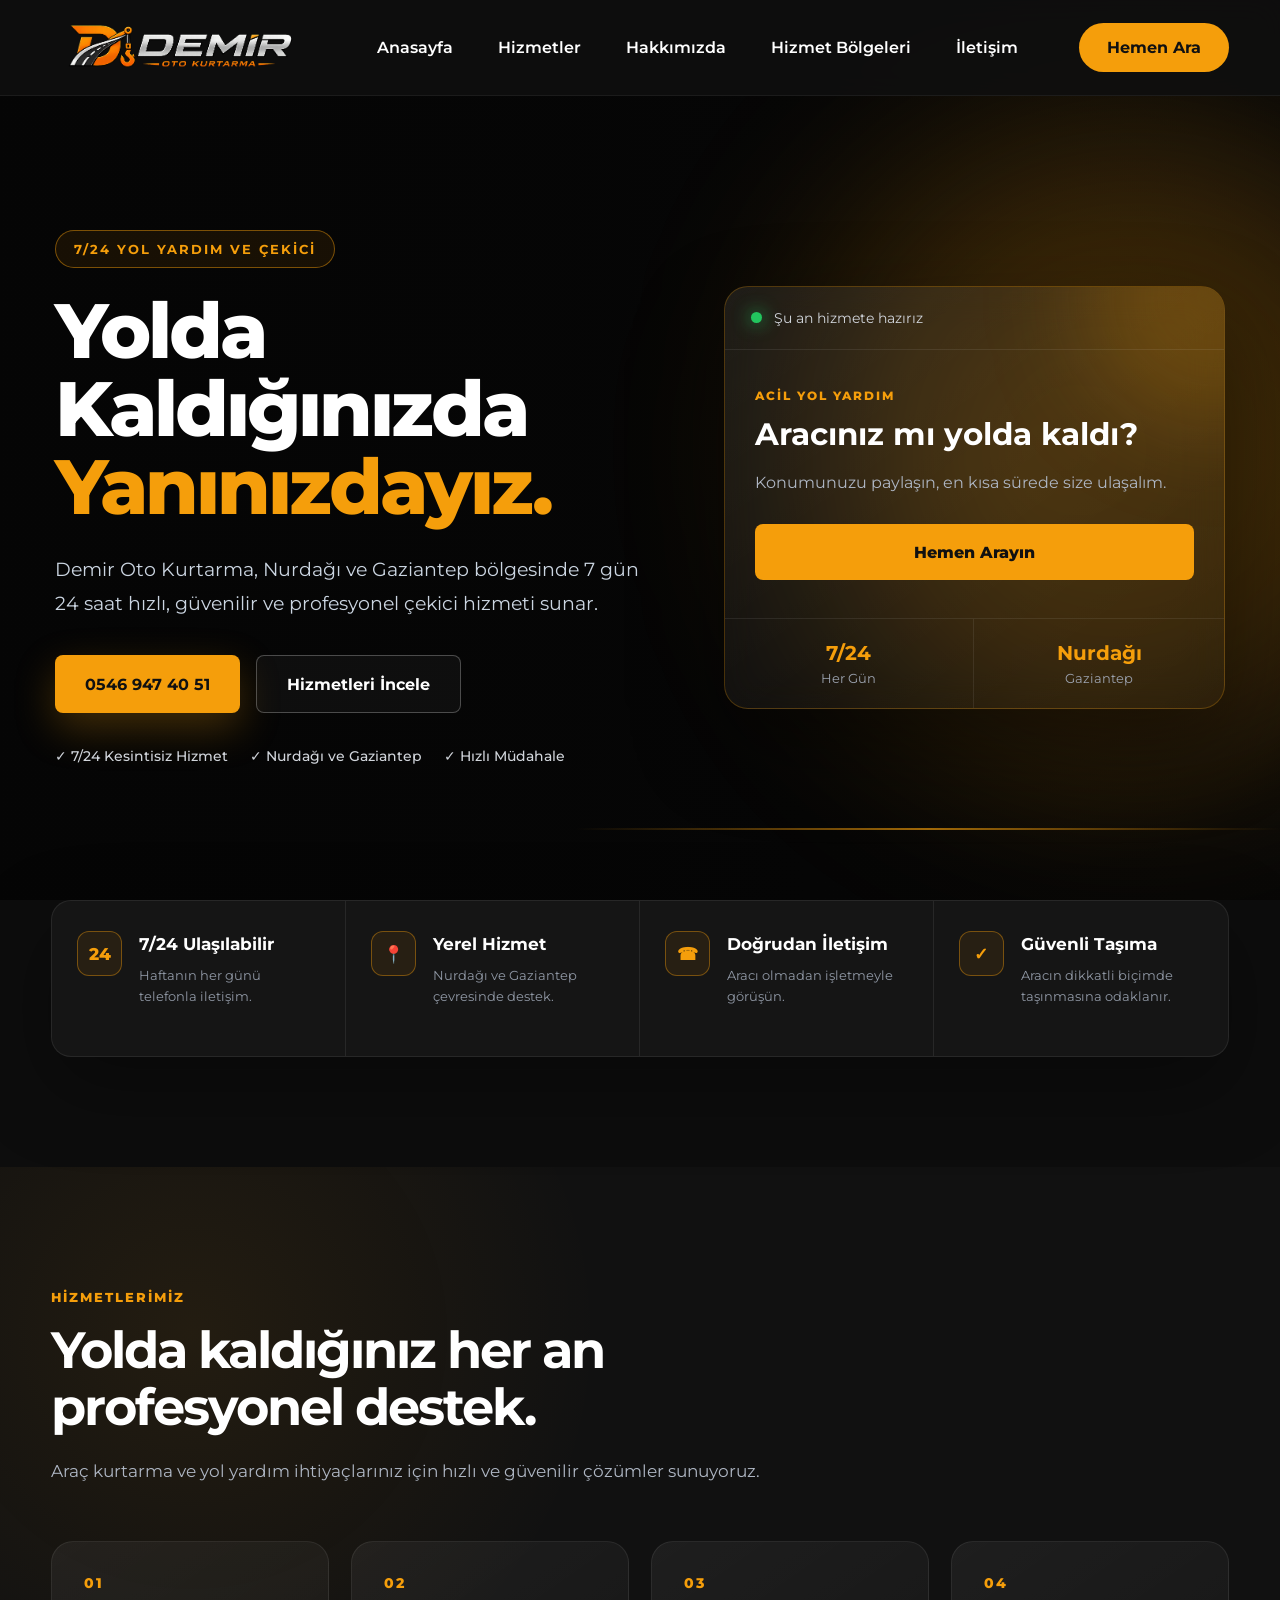
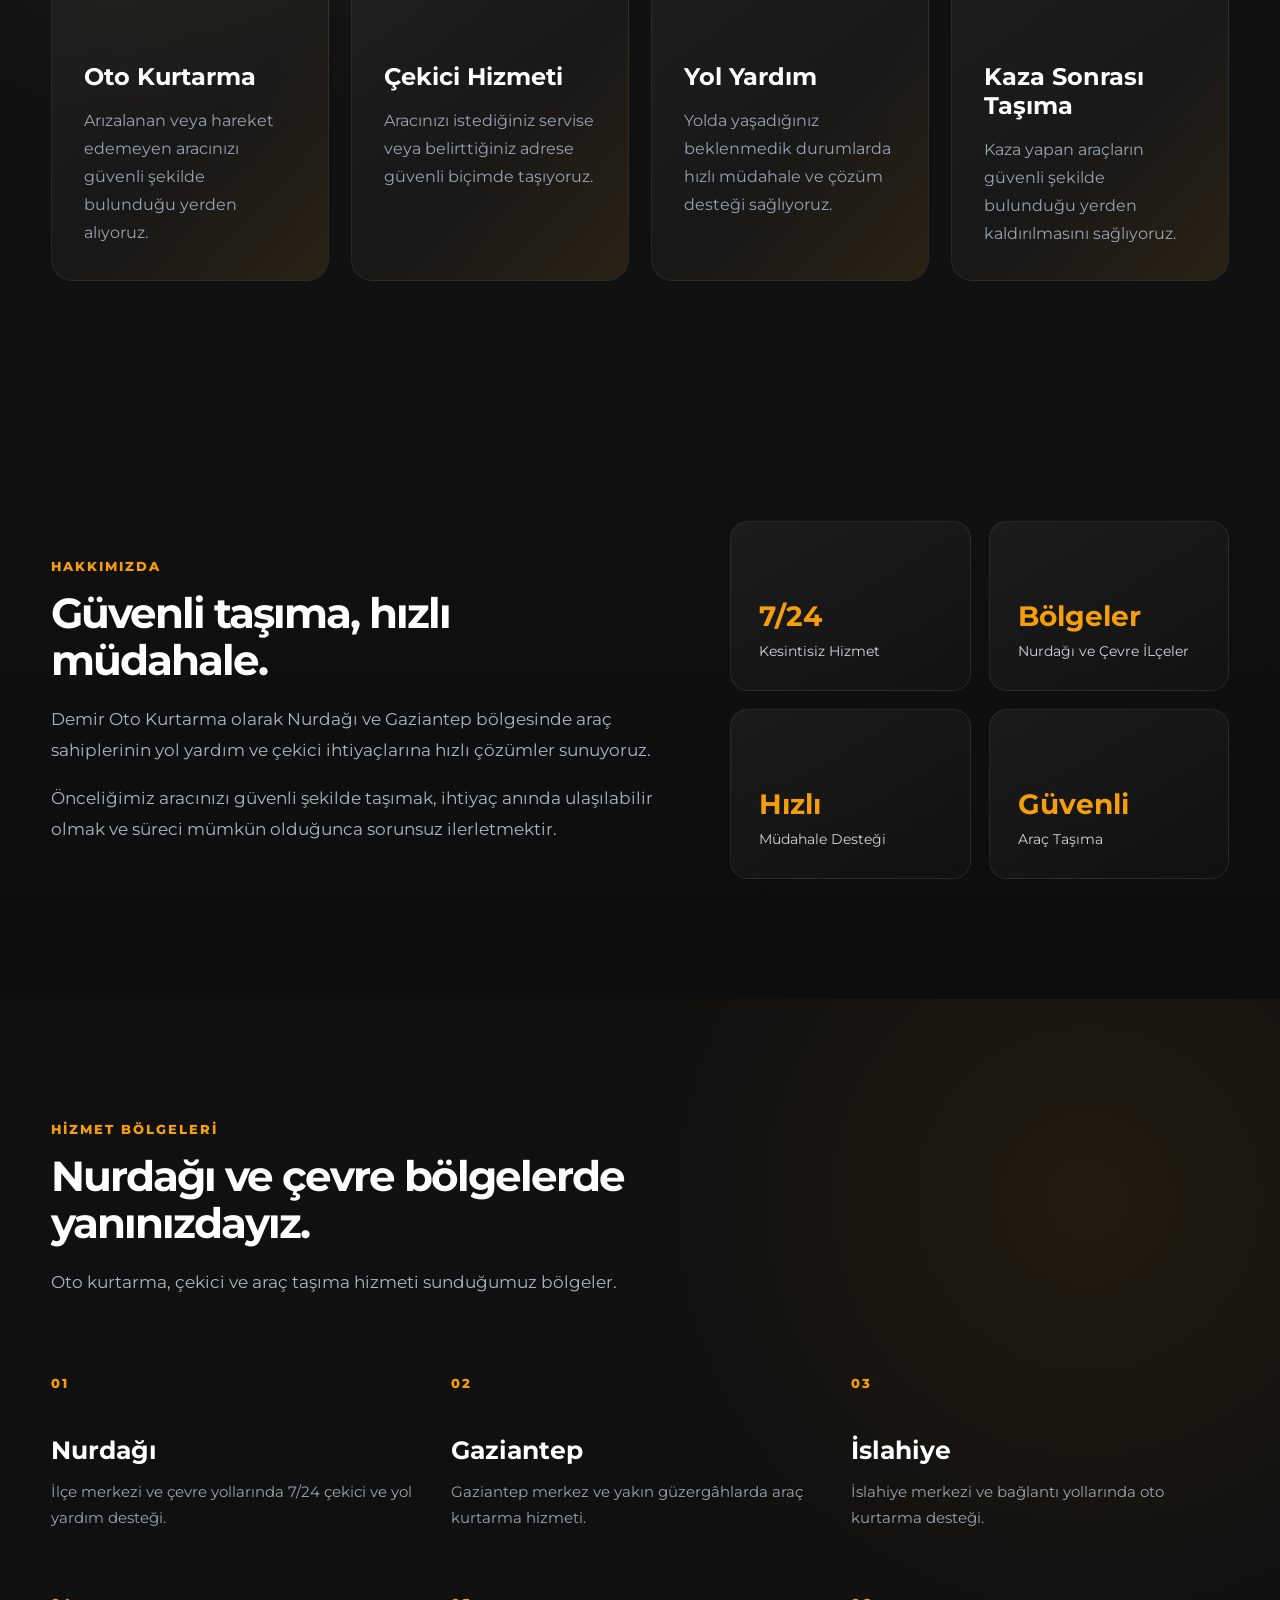
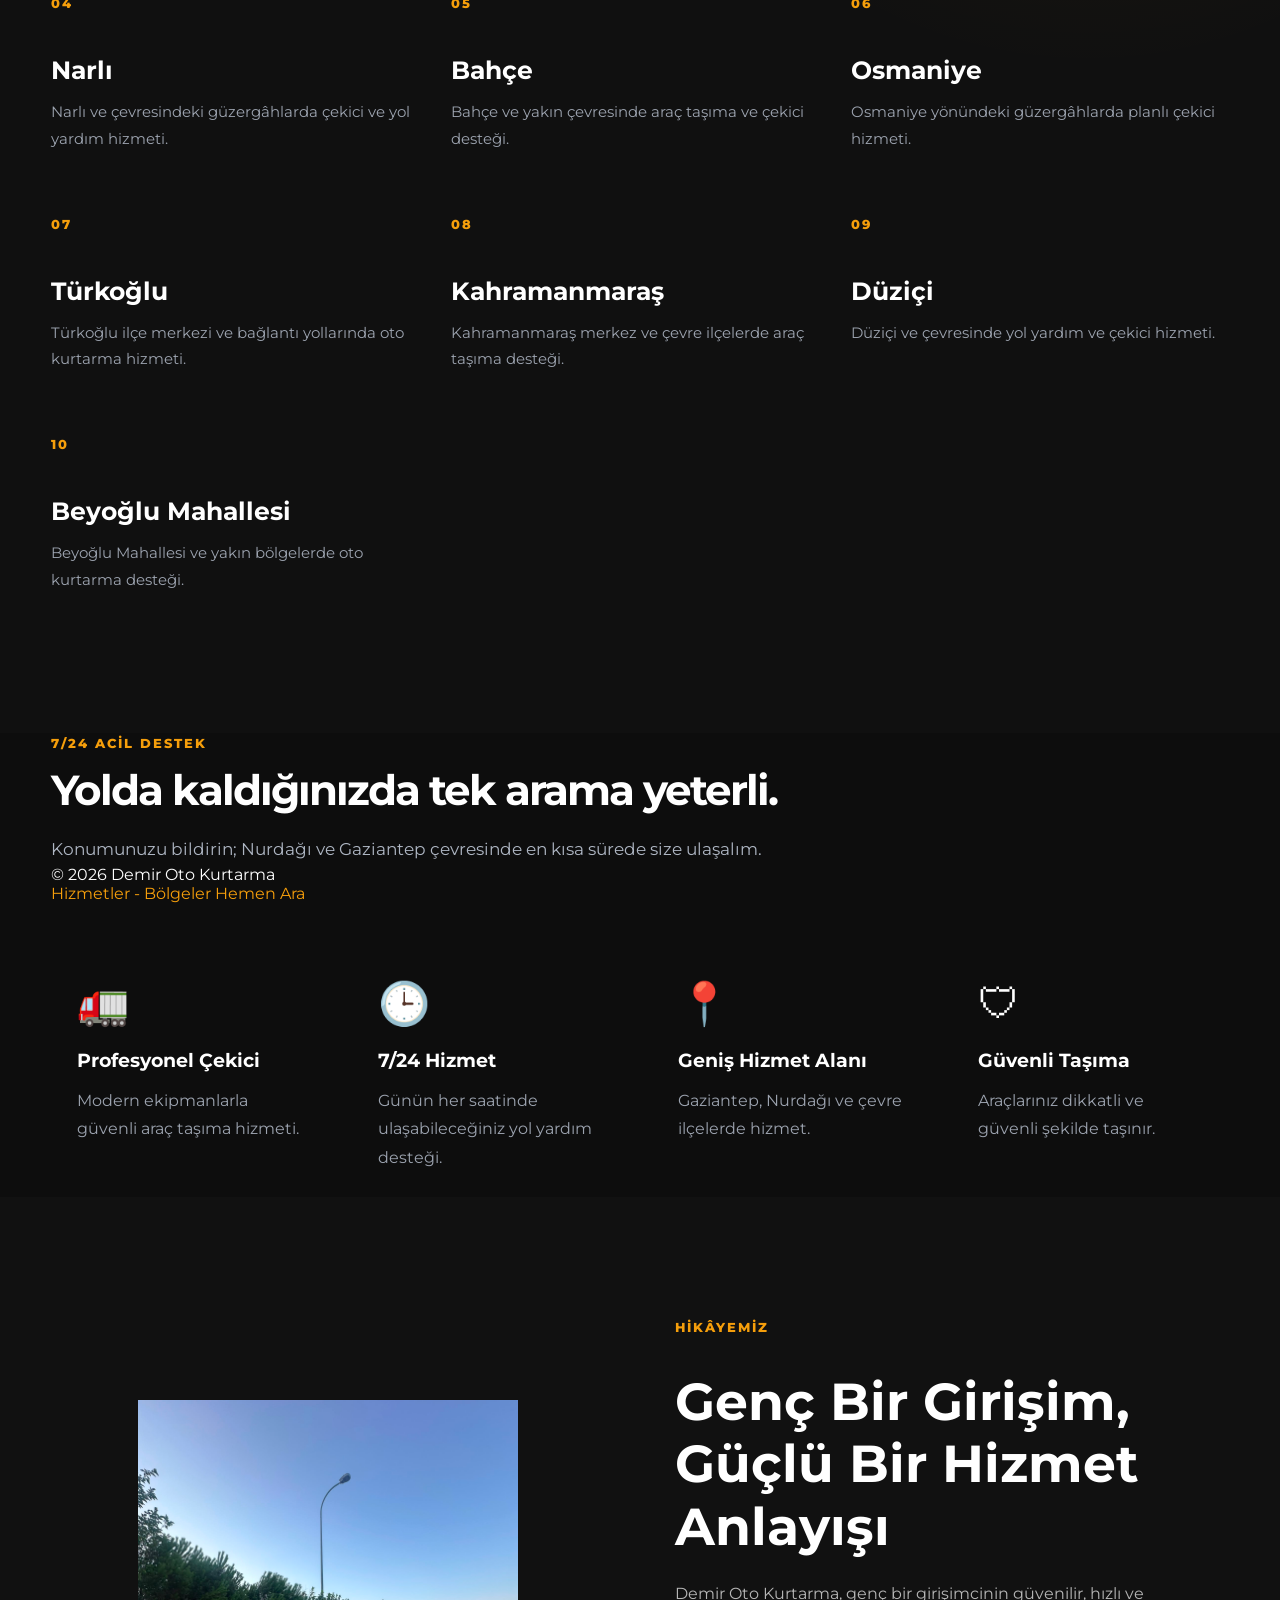
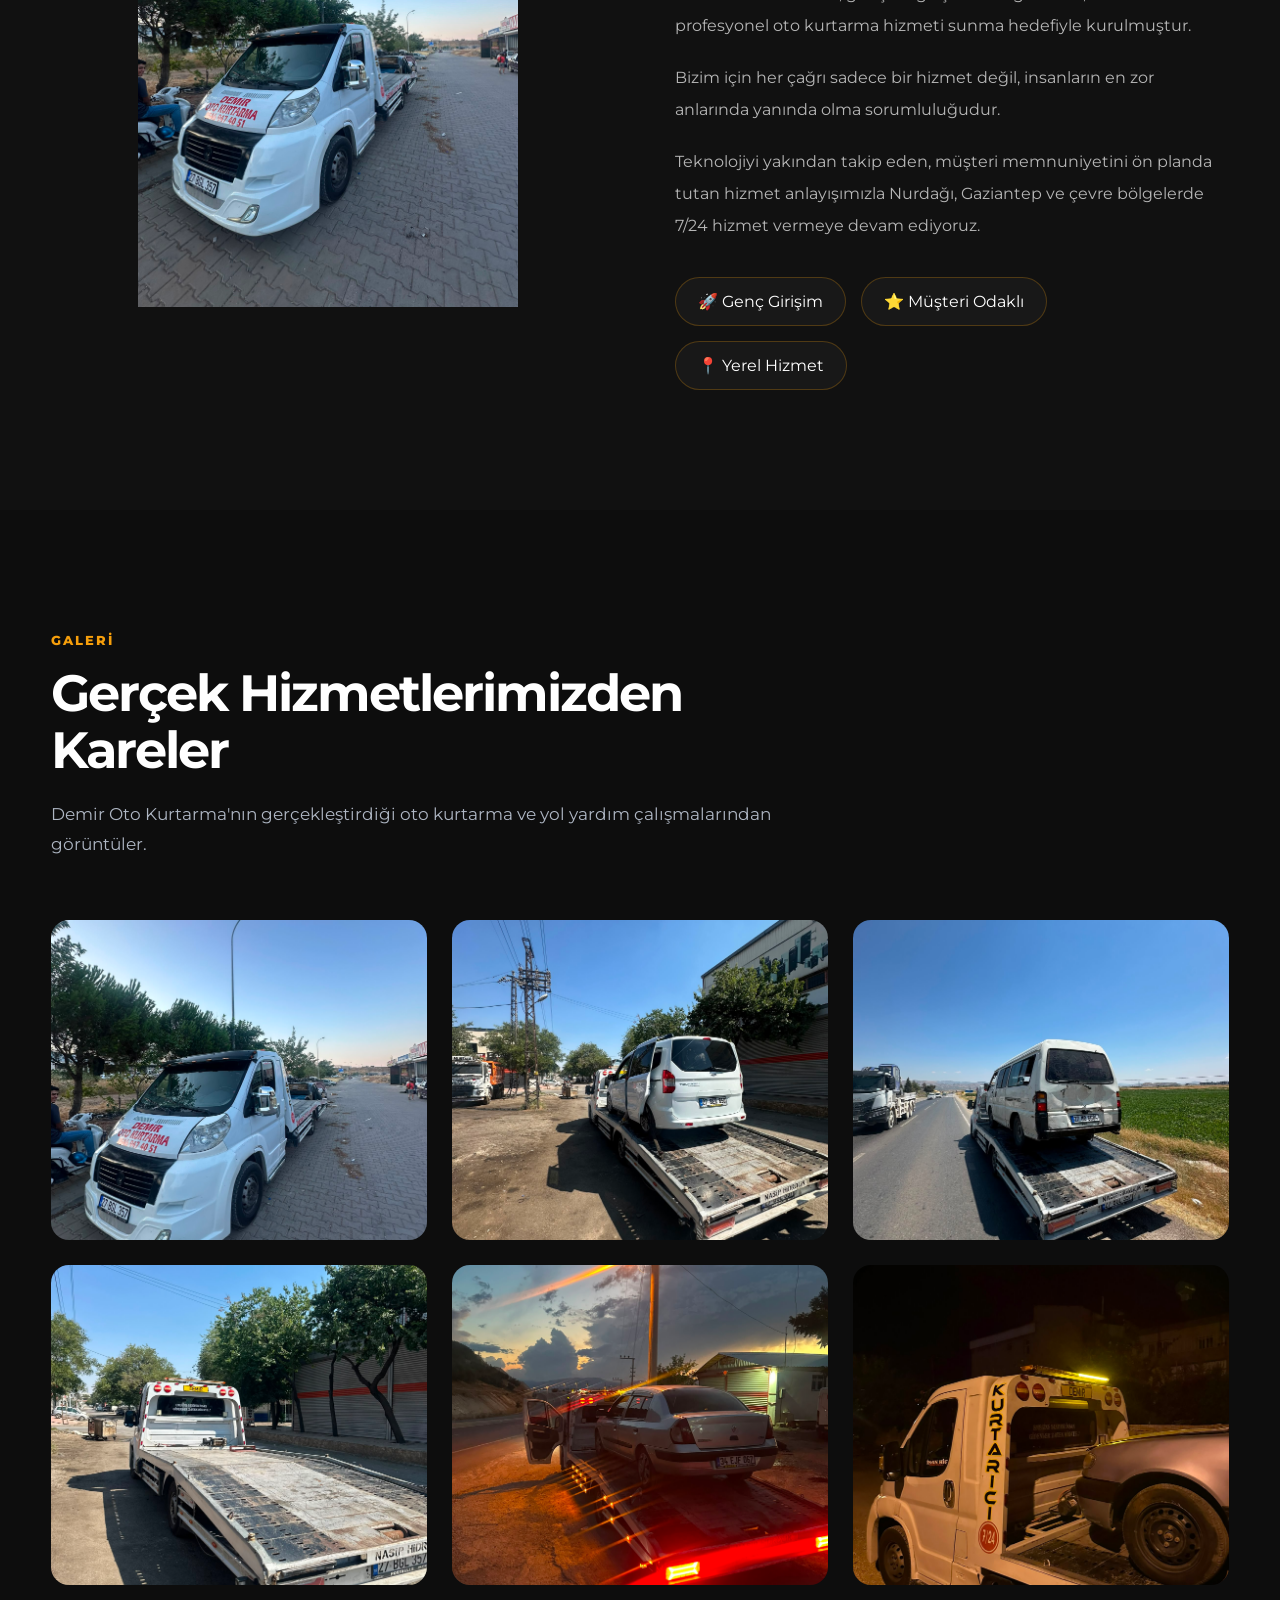
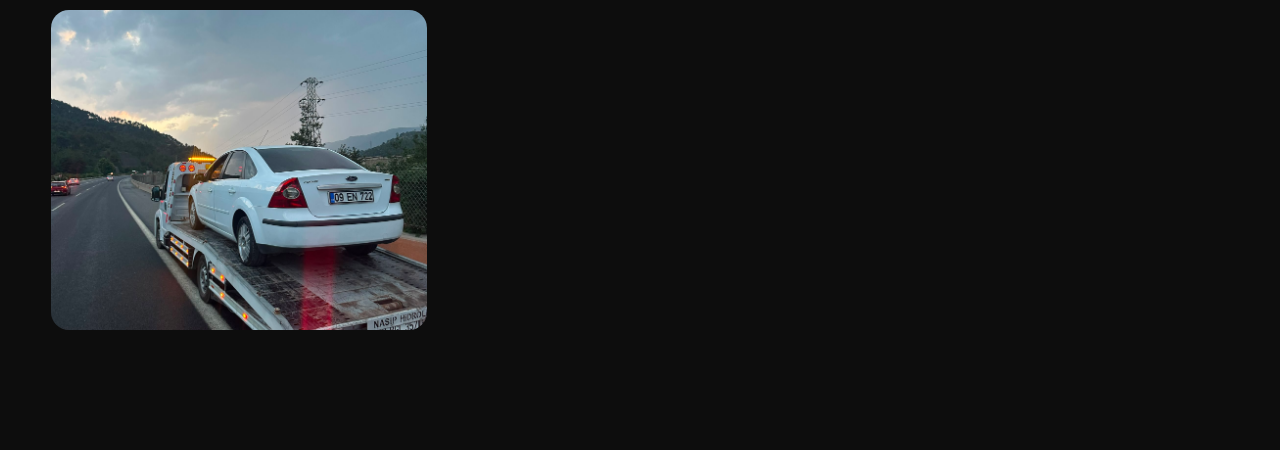
==== commit 80048f65: "Add files via upload" ====
--- a/index.html
+++ b/index.html
@@ -10,10 +10,34 @@
     <title>Demir Oto Kurtarma | 7/24 Nurdağı ve Gaziantep Çekici Hizmeti</title>
 
     <meta
-        name="description"
-        content="Demir Oto Kurtarma, Nurdağı ve Gaziantep bölgesinde 7/24 çekici, oto kurtarma ve yol yardım hizmeti sunar. Hızlı destek için 0546 947 40 51.">
-
-    <link rel="stylesheet" href="style.css">
+        name="description" content="...">
+        <meta name="robots" content="index, follow"
+        <link rel="canonial" href="https://aleynaacura.github.io/demir-oto-kurtarma/">
+        <link rel="icon" type="image/png" href="assets/favicon.png">
+        <link rel="stylesheet" href="style.css">
+        <script type="application/ld+json">
+{
+  "@context": "https://schema.org",
+  "@type": "AutomotiveBusiness",
+  "name": "Demir Oto Kurtarma",
+  "url": "https://aleynaacura.github.io/demir-oto-kurtarma/",
+  "telephone": "+905469474051",
+  "description": "Nurdağı, Gaziantep ve çevre bölgelerde 7/24 oto kurtarma, çekici ve yol yardım hizmeti.",
+  "areaServed": [
+    "Nurdağı",
+    "Gaziantep",
+    "İslahiye",
+    "Narlı",
+    "Bahçe",
+    "Osmaniye",
+    "Türkoğlu",
+    "Kahramanmaraş",
+    "Düziçi",
+    "Beyoğlu Mahallesi"
+  ],
+  "openingHours": "Mo-Su 00:00-23:59"
+}
+</script>
 </head>
 
 <body>
@@ -326,8 +350,8 @@
                 </div>
 
                 <div class="about-box">
-                    <strong>2 Bölge</strong>
-                    <span>Nurdağı ve Gaziantep</span>
+                    <strong>Bölgeler</strong>
+                    <span>Nurdağı ve Çevre İLçeler</span>
                 </div>
 
                 <div class="about-box">
@@ -447,15 +471,6 @@
             </p>
 
         </div>
-
-        <a href="tel:+905469474051"
-           class="contact-call-button">
-
-            <span>Hemen Ara</span>
-            <strong>0546 947 40 51</strong>
-
-        </a>
-
     </div>
 
 </section>
@@ -463,44 +478,19 @@
 </main>
 
 <footer class="site-footer">
-
-    <div class="container footer-content">
-
-        <p>
-            © 2026 Demir Oto Kurtarma
-        </p>
-
-        <div class="footer-links">
-            <a href="#hizmetler">Hizmetler</a>
-            <a href="#bolgeler">Hizmet Bölgeleri</a>
-            <a href="tel:+905469474051">Hemen Ara</a>
-        </div>
-
-    </div>
-
+   <div class="container footer-content">
+
+    <p>© 2026 Demir Oto Kurtarma</p>
+
+    <div class="footer-links">
+        <a href="#hizmetler">Hizmetler</a>
+        <a href="#bolgeler">- Bölgeler</a>
+        <a href="tel:+905469474051">Hemen Ara</a>
+    </div>
+
+</div>
+    
 </footer>
-
-<script src="script.js"></script>
-
-</body>
-
-</html>
-<section class="why-us">
-
-    <div class="container">
-
-        <div class="section-heading">
-
-            <span>NEDEN BİZ?</span>
-
-            <h2>
-                Yol yardımda güvenilir çözüm ortağınız.
-            </h2>
-
-            <p>
-                Demir Oto Kurtarma olarak her çağrıyı önemser, güvenli ve profesyonel hizmet sunmaya özen gösteririz.
-            </p>
-
         </div>
 
         <div class="why-grid">
--- a/style.css
+++ b/style.css
@@ -906,19 +906,12 @@
 }
 
 .region-card {
-    position: relative;
-    min-height: 240px;
-    padding: 30px;
-    overflow: hidden;
-    border: 1px solid rgba(255, 255, 255, 0.08);
-    border-radius: 20px;
-    background:
-        linear-gradient(
-            145deg,
-            rgba(255, 255, 255, 0.05),
-            rgba(255, 255, 255, 0.015)
-        );
-    transition: 0.35s ease;
+    background: transparent;
+    border: none;
+    border-radius: 0;
+    padding: 20px 0;
+    min-height: auto;
+    box-shadow: none;
 }
 
 .region-card::after {
@@ -1008,25 +1001,19 @@
     background:#0d0d0d;
 }
 
-.why-grid{
-    display:grid;
-    grid-template-columns:repeat(4,1fr);
-    gap:25px;
-    margin-top:60px;
-}
-
-.why-card{
-
-    background:#151515;
-
-    border:1px solid rgba(255,255,255,.08);
-
-    border-radius:20px;
-
-    padding:35px;
-
-    transition:.35s;
-
+.why-grid {
+    display: grid;
+    grid-template-columns: repeat(4, minmax(0, 1fr));
+    gap: 24px;
+
+    width: min(1180px, 92%);
+    margin: 50px auto 0;
+}
+
+.why-card {
+    padding: 24px 26px;
+    min-height: 220px;
+    height: auto;
 }
 
 .why-card:hover{
@@ -1294,4 +1281,41 @@
     .hero-card {
         max-width: 100%;
     }
+}
+.contact-content h2 {
+    font-size: 42px;
+}
+.contact a,
+.footer-links a {
+    color: #f59e0b;
+    text-decoration: none;
+}
+
+.contact a:visited,
+.footer-links a:visited {
+    color: #f59e0b;
+}
+.regions h2 {
+    font-size: 42px;
+}
+.about-content h2,
+.services-header h2,
+.story-content h2,
+.gallery-header h2 {
+    font-size: 42px;
+}
+@media (max-width: 1000px) {
+    .why-grid {
+        grid-template-columns: repeat(2, 1fr);
+    }
+}
+
+@media (max-width: 650px) {
+    .why-grid {
+        grid-template-columns: 1fr;
+    }
+}
+.region-card::before,
+.region-card::after {
+    display: none;
 }
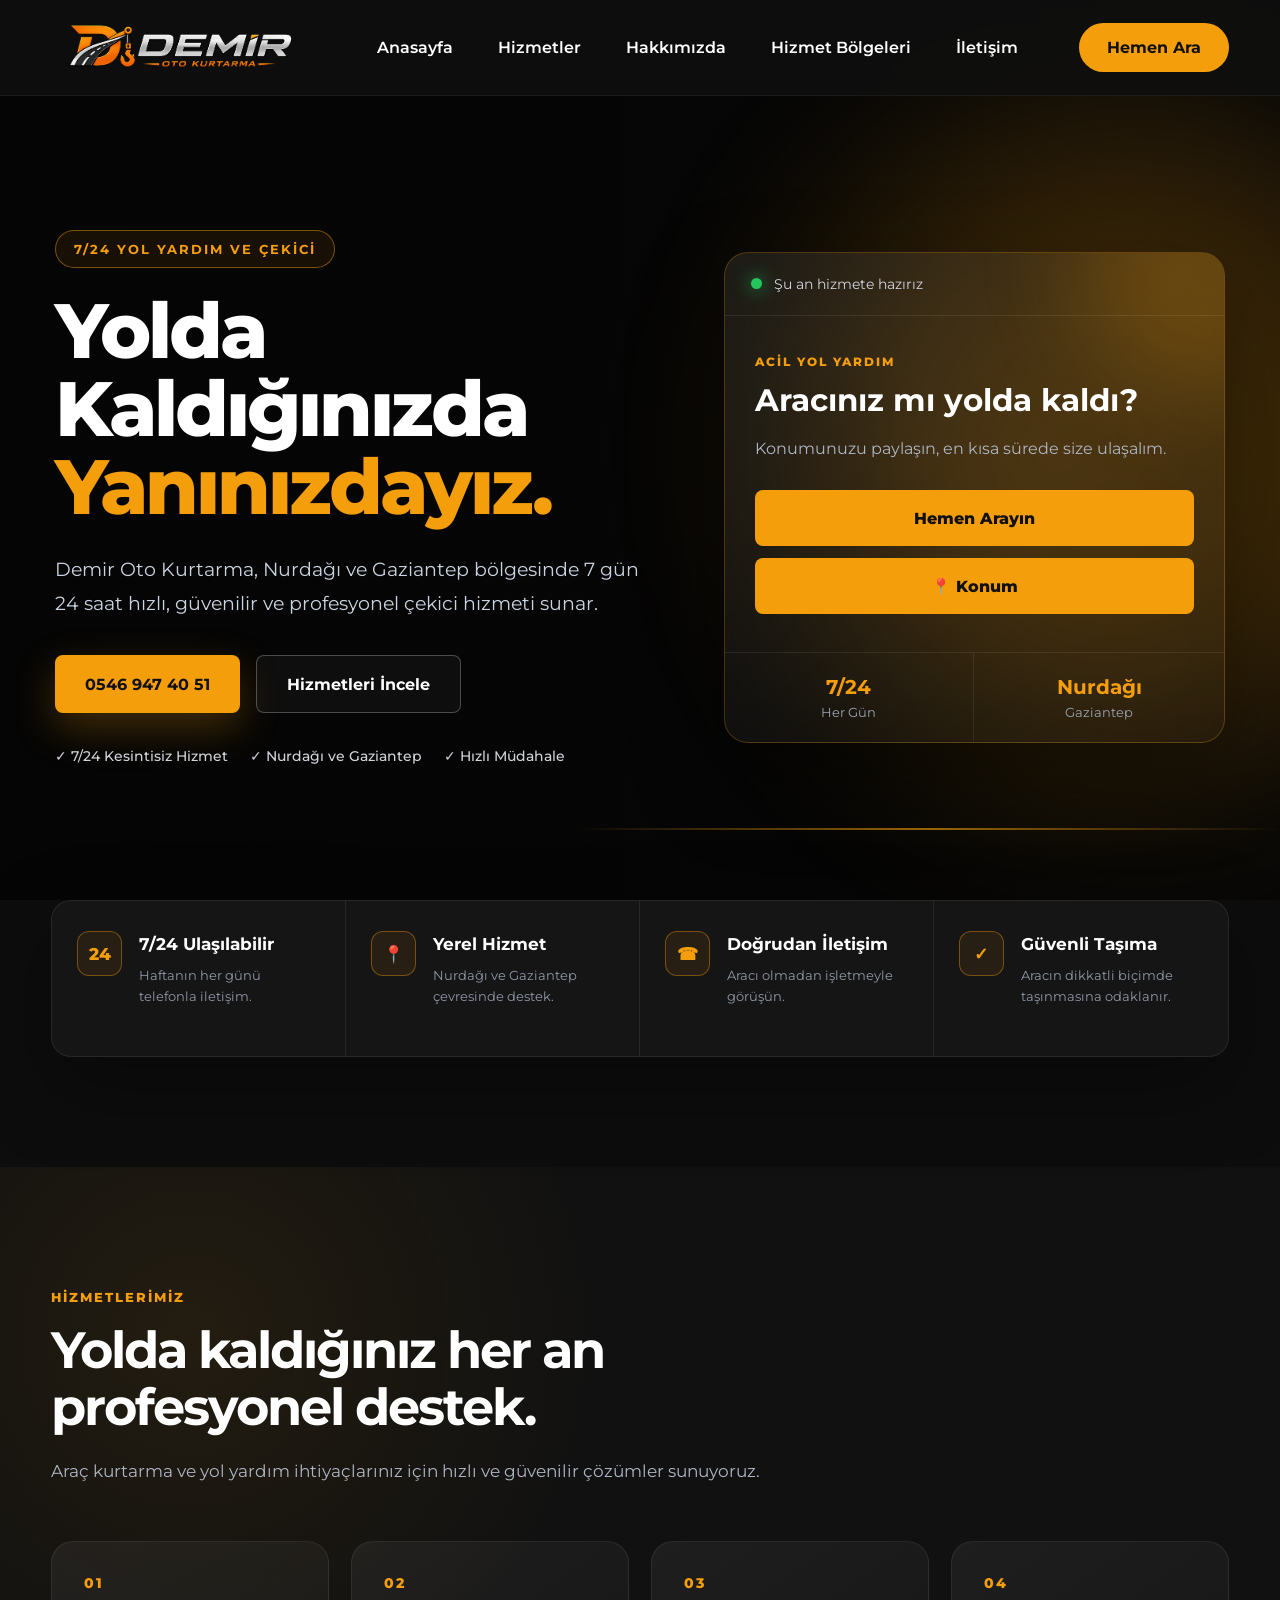
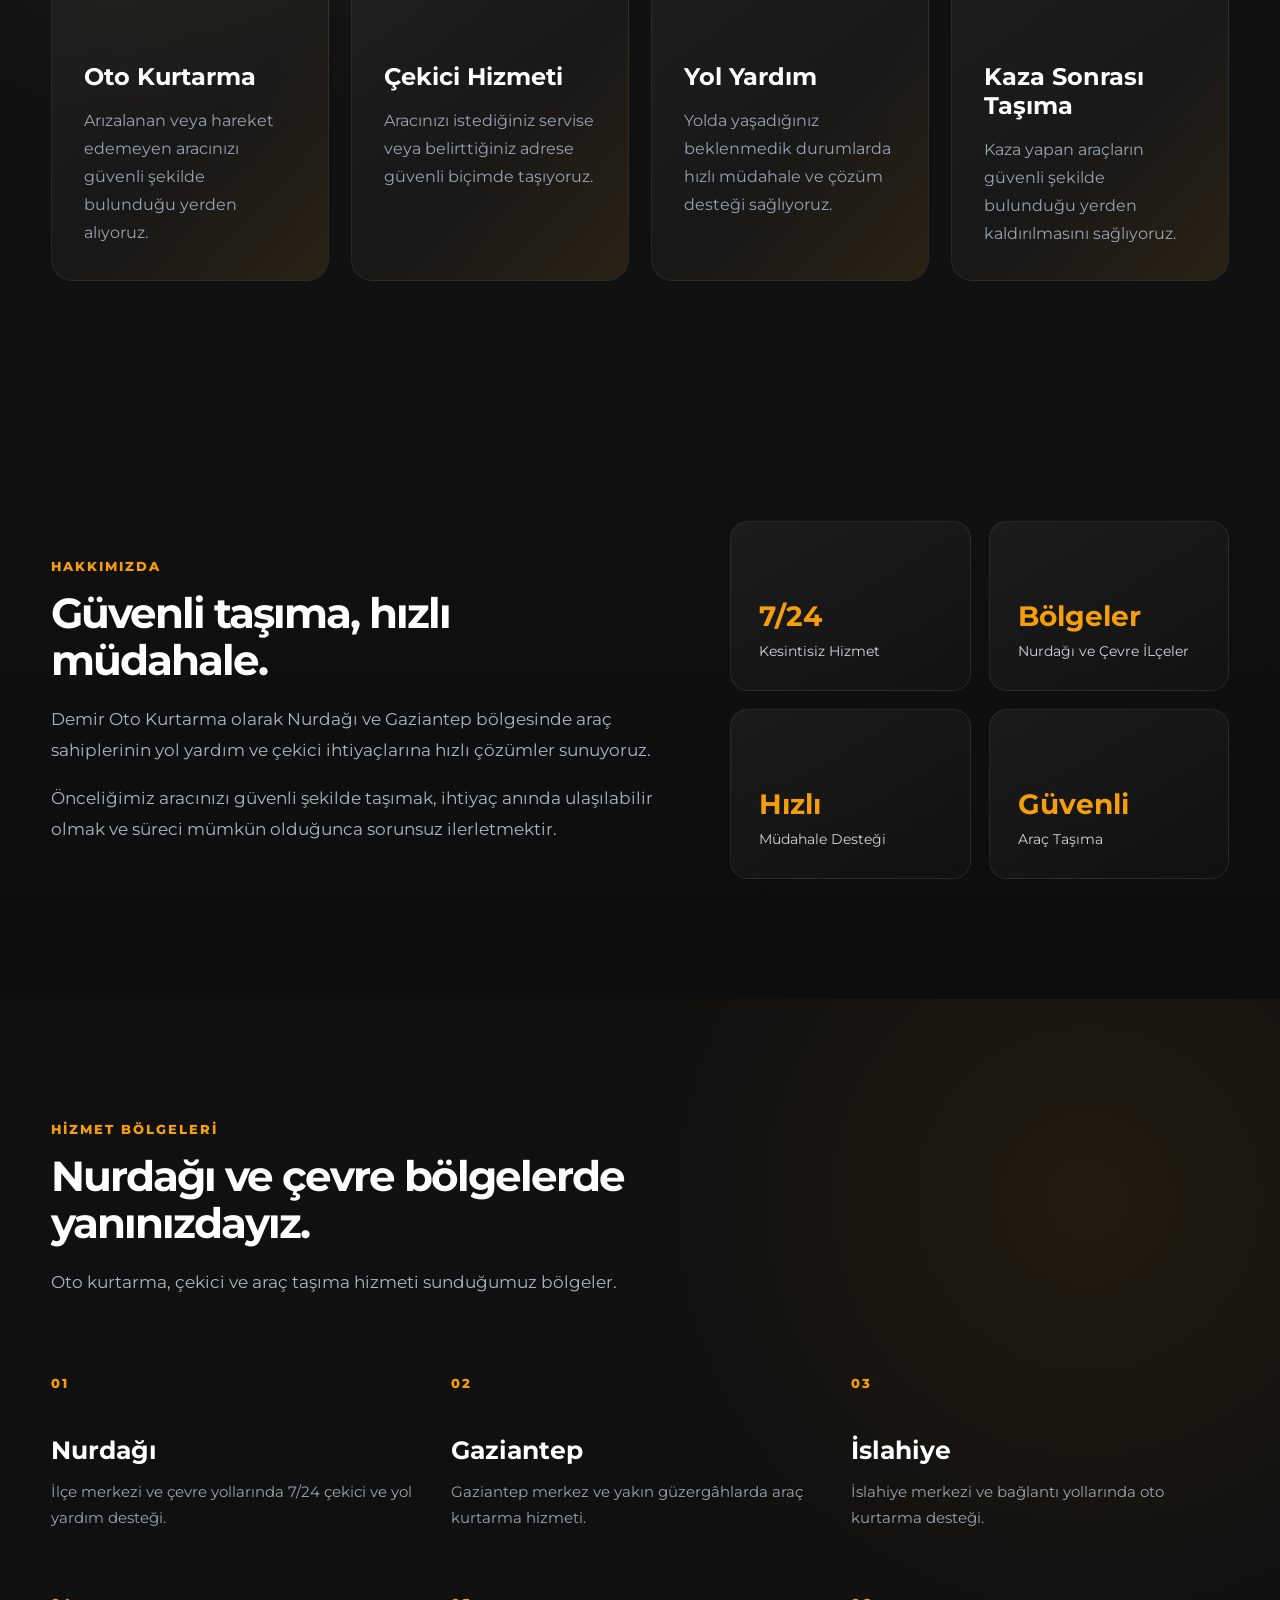
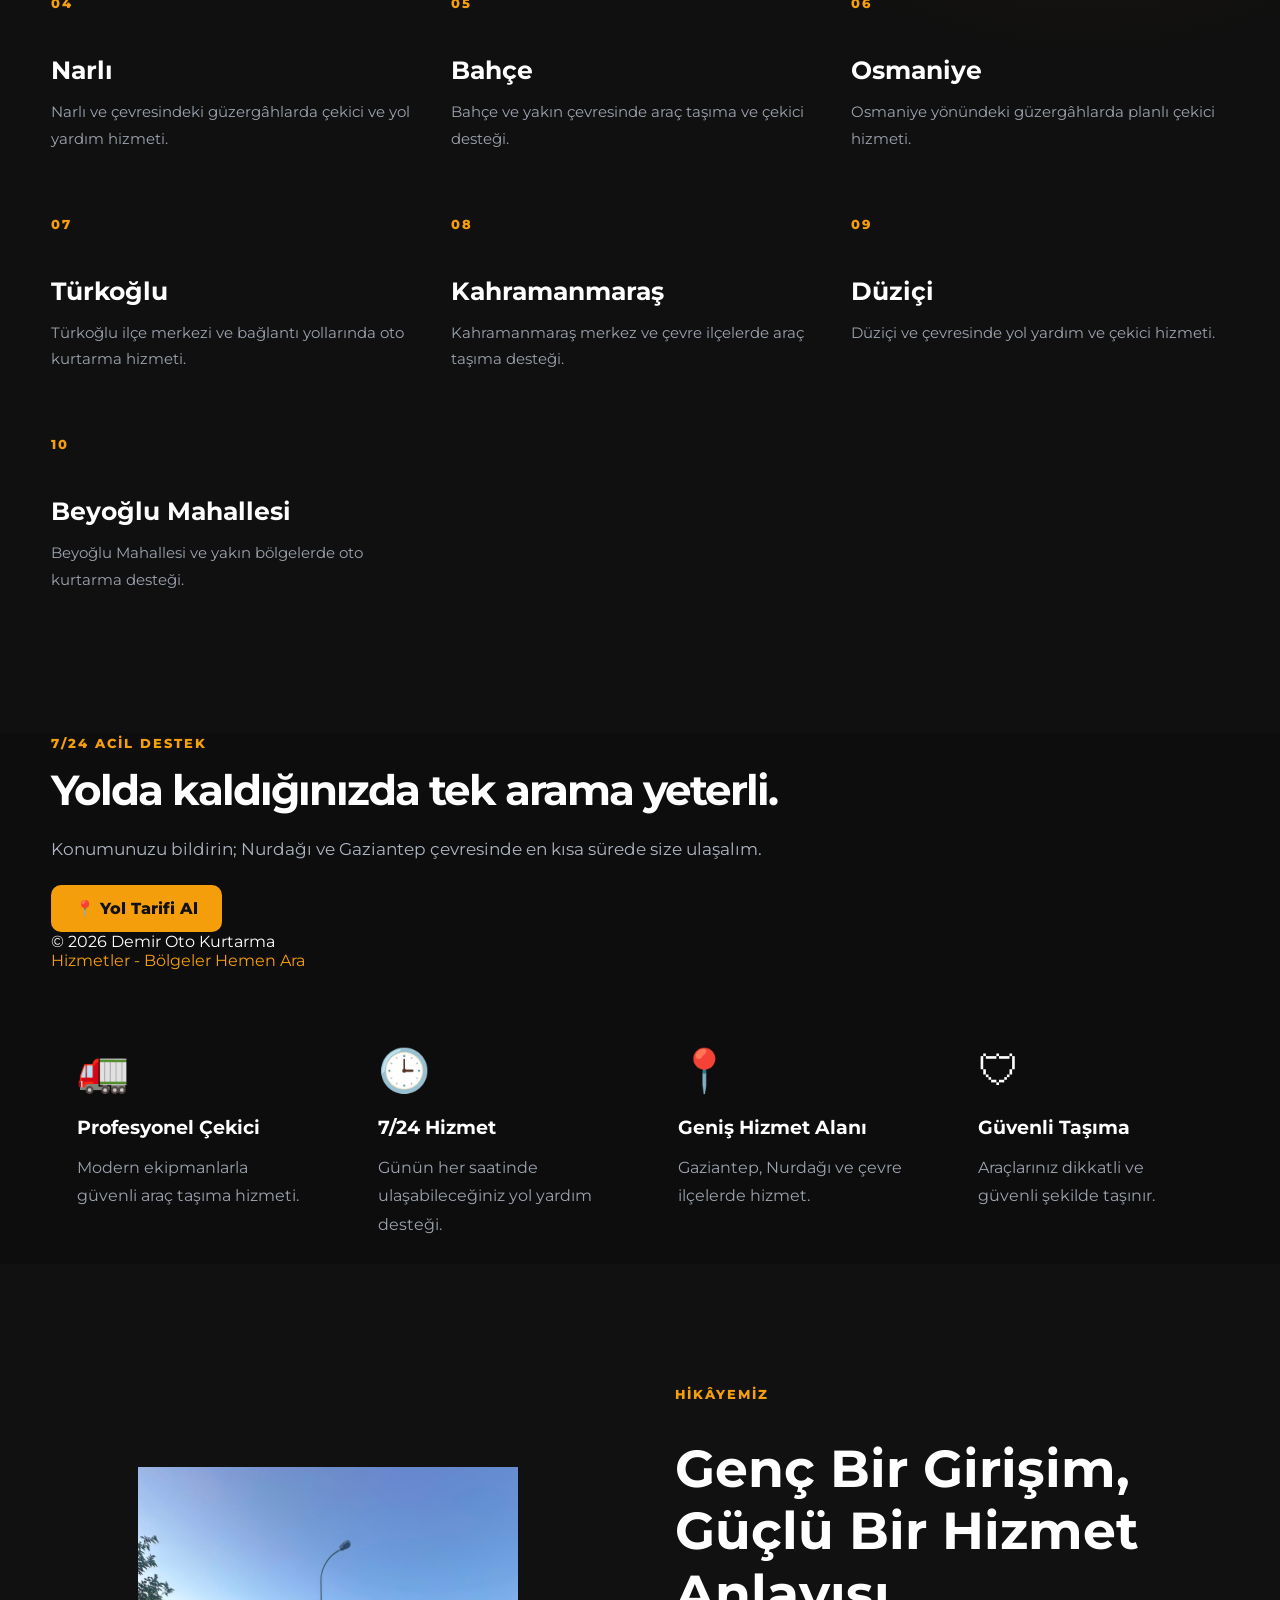
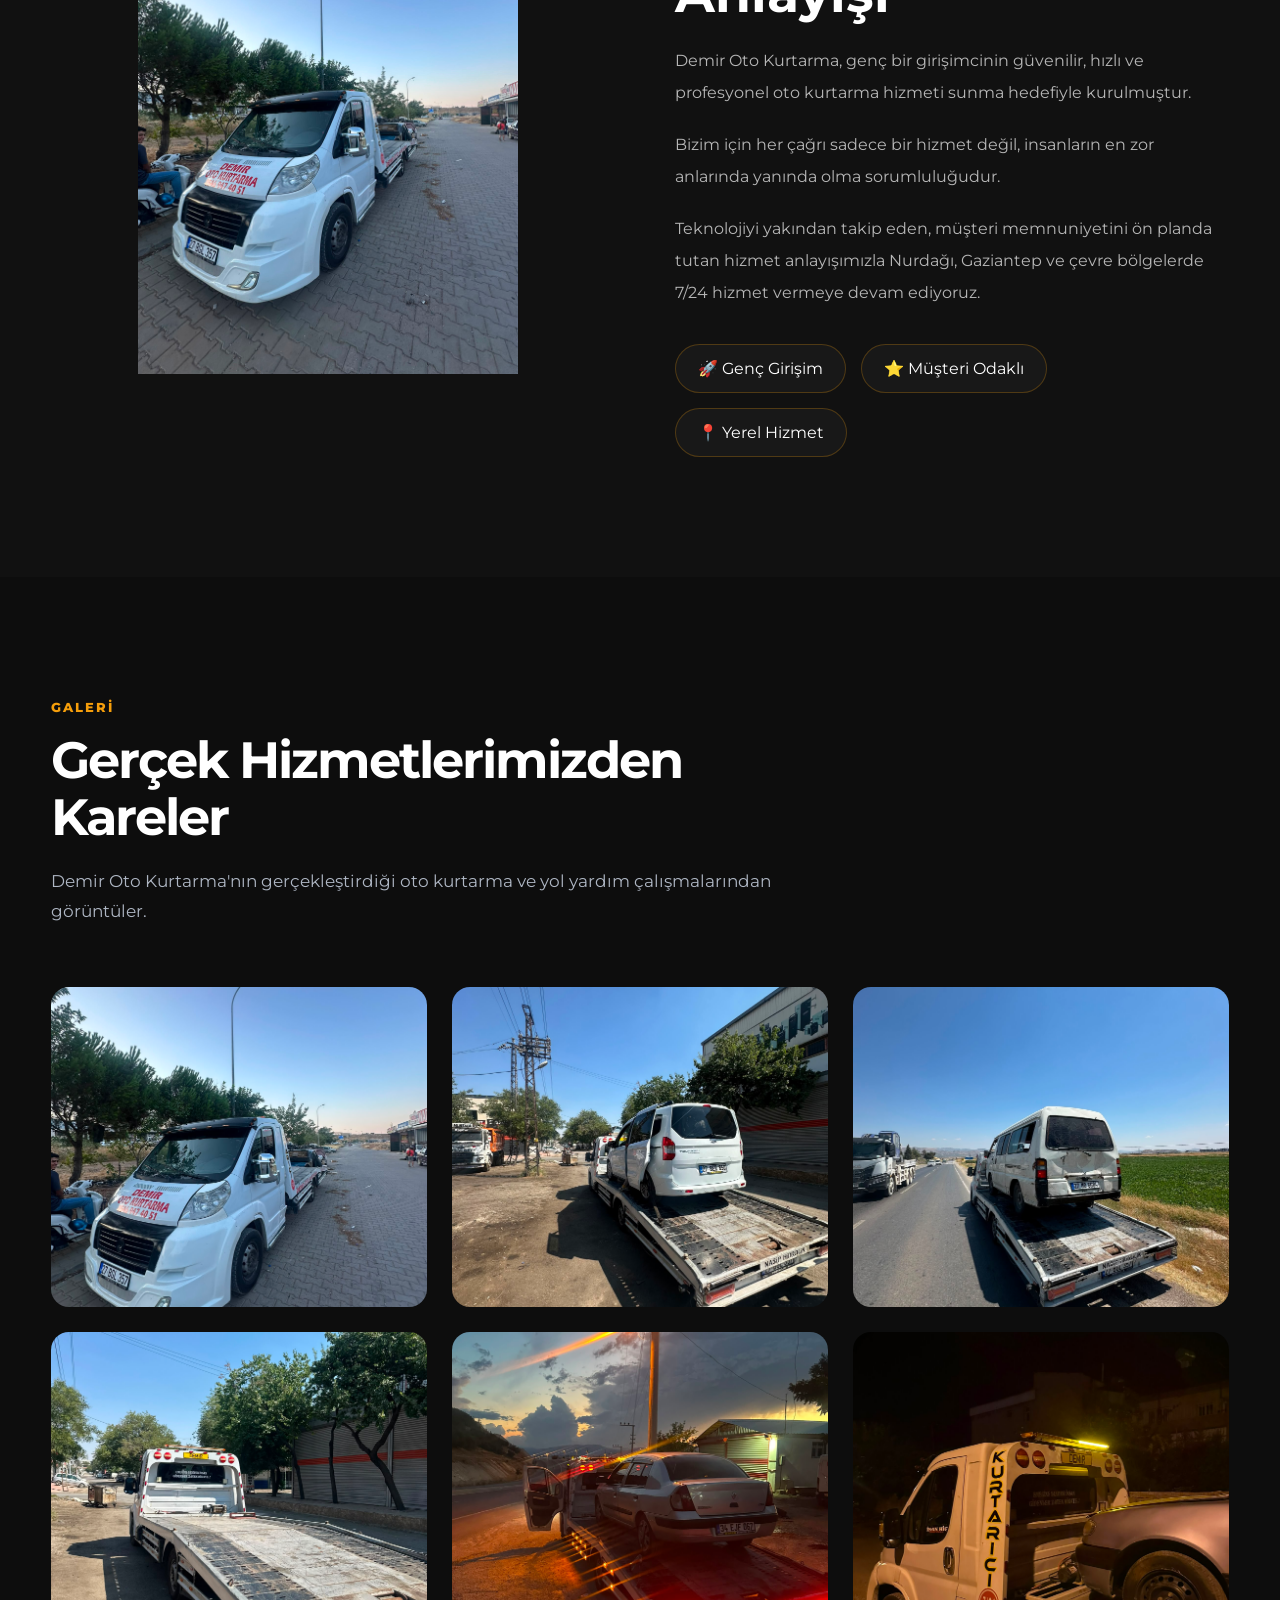
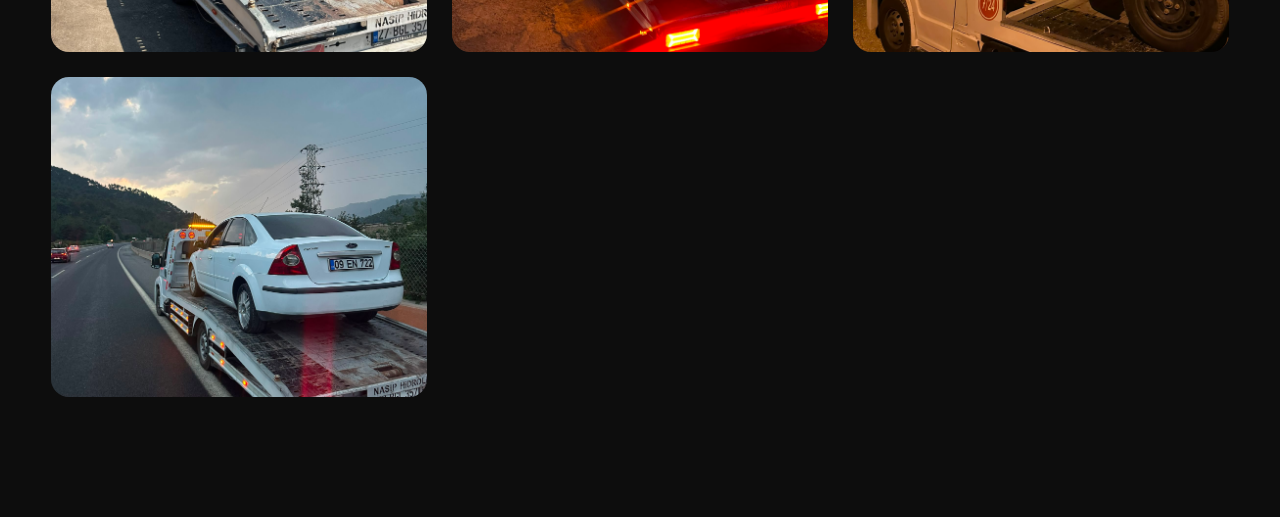
==== commit c52844b5: "Add files via upload" ====
--- a/index.html
+++ b/index.html
@@ -157,14 +157,22 @@
                         Konumunuzu paylaşın,
                         en kısa sürede size ulaşalım.
                     </p>
-
-                    <a
-                        href="tel:+905469474051"
-                        class="card-call-button">
-
-                        Hemen Arayın
-
-                    </a>
+                    <div class="card-buttons">
+
+    <a href="tel:+905469474051"
+       class="card-call-button">
+        Hemen Arayın
+    </a>
+
+    <a href="https://share.google/jfPfQ4GOzDvKdWhI4"
+       target="_blank"
+       rel="noopener noreferrer"
+       class="card-location-button">
+        📍 Konum
+    </a>
+
+</div>
+
 
                 </div>
 
@@ -469,6 +477,12 @@
                 Konumunuzu bildirin; Nurdağı ve Gaziantep çevresinde
                 en kısa sürede size ulaşalım.
             </p>
+            <a href="https://share.google/jfPfQ4GOzDvKdWhI4"
+            target="_blank"
+            rel="noopener noreferrer"
+            class="location-button">
+            📍 Yol Tarifi Al
+        </a>
 
         </div>
     </div>
--- a/style.css
+++ b/style.css
@@ -1318,4 +1318,68 @@
 .region-card::before,
 .region-card::after {
     display: none;
+}
+.location-button {
+    display: inline-flex;
+    align-items: center;
+    justify-content: center;
+    gap: 8px;
+
+    margin-top: 20px;
+    padding: 14px 24px;
+
+    background: #f59e0b;
+    color: #111111;
+
+    border-radius: 10px;
+    text-decoration: none;
+
+    font-weight: 700;
+    transition: 0.3s ease;
+}
+
+.location-button:hover {
+    background: #ffffff;
+    color: #111111;
+    transform: translateY(-3px);
+}
+.location-button,
+.location-button:link,
+.location-button:visited {
+    color: #111111 !important;
+    text-decoration: none;
+    font-weight: 800;
+}
+
+.location-button:hover {
+    color: #111111 !important;
+}
+
+.card-buttons {
+    display: flex;
+    flex-direction: column;
+    gap: 12px;
+    width: 100%;
+}
+
+.card-buttons a {
+    width: 100%;
+    min-height: 56px;
+    display: flex;
+    align-items: center;
+    justify-content: center;
+
+    border-radius: 8px;
+    background: #f59e0b;
+
+    color: #111 !important;
+    text-decoration: none !important;
+    font-weight: 800;
+
+    box-sizing: border-box;
+}
+
+.card-buttons a:hover {
+    background: #ffffff;
+    color: #111 !important;
 }
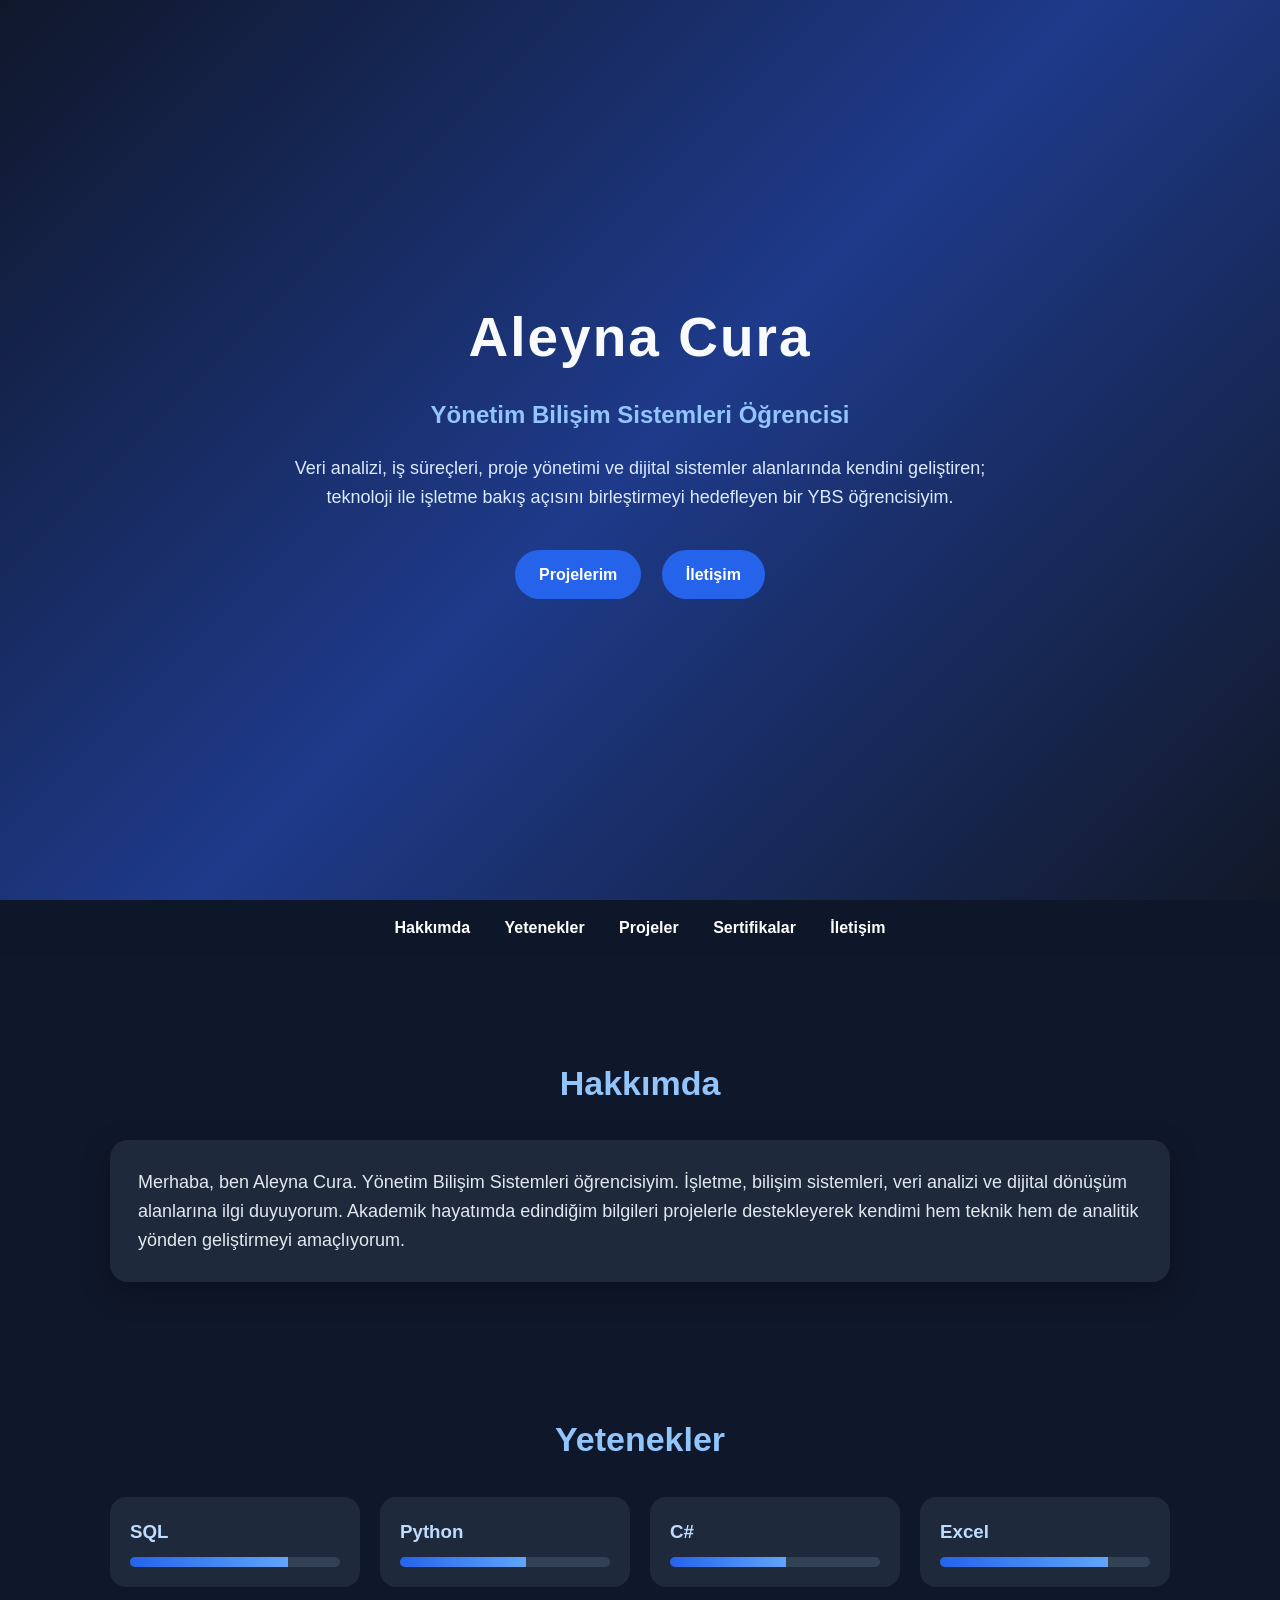
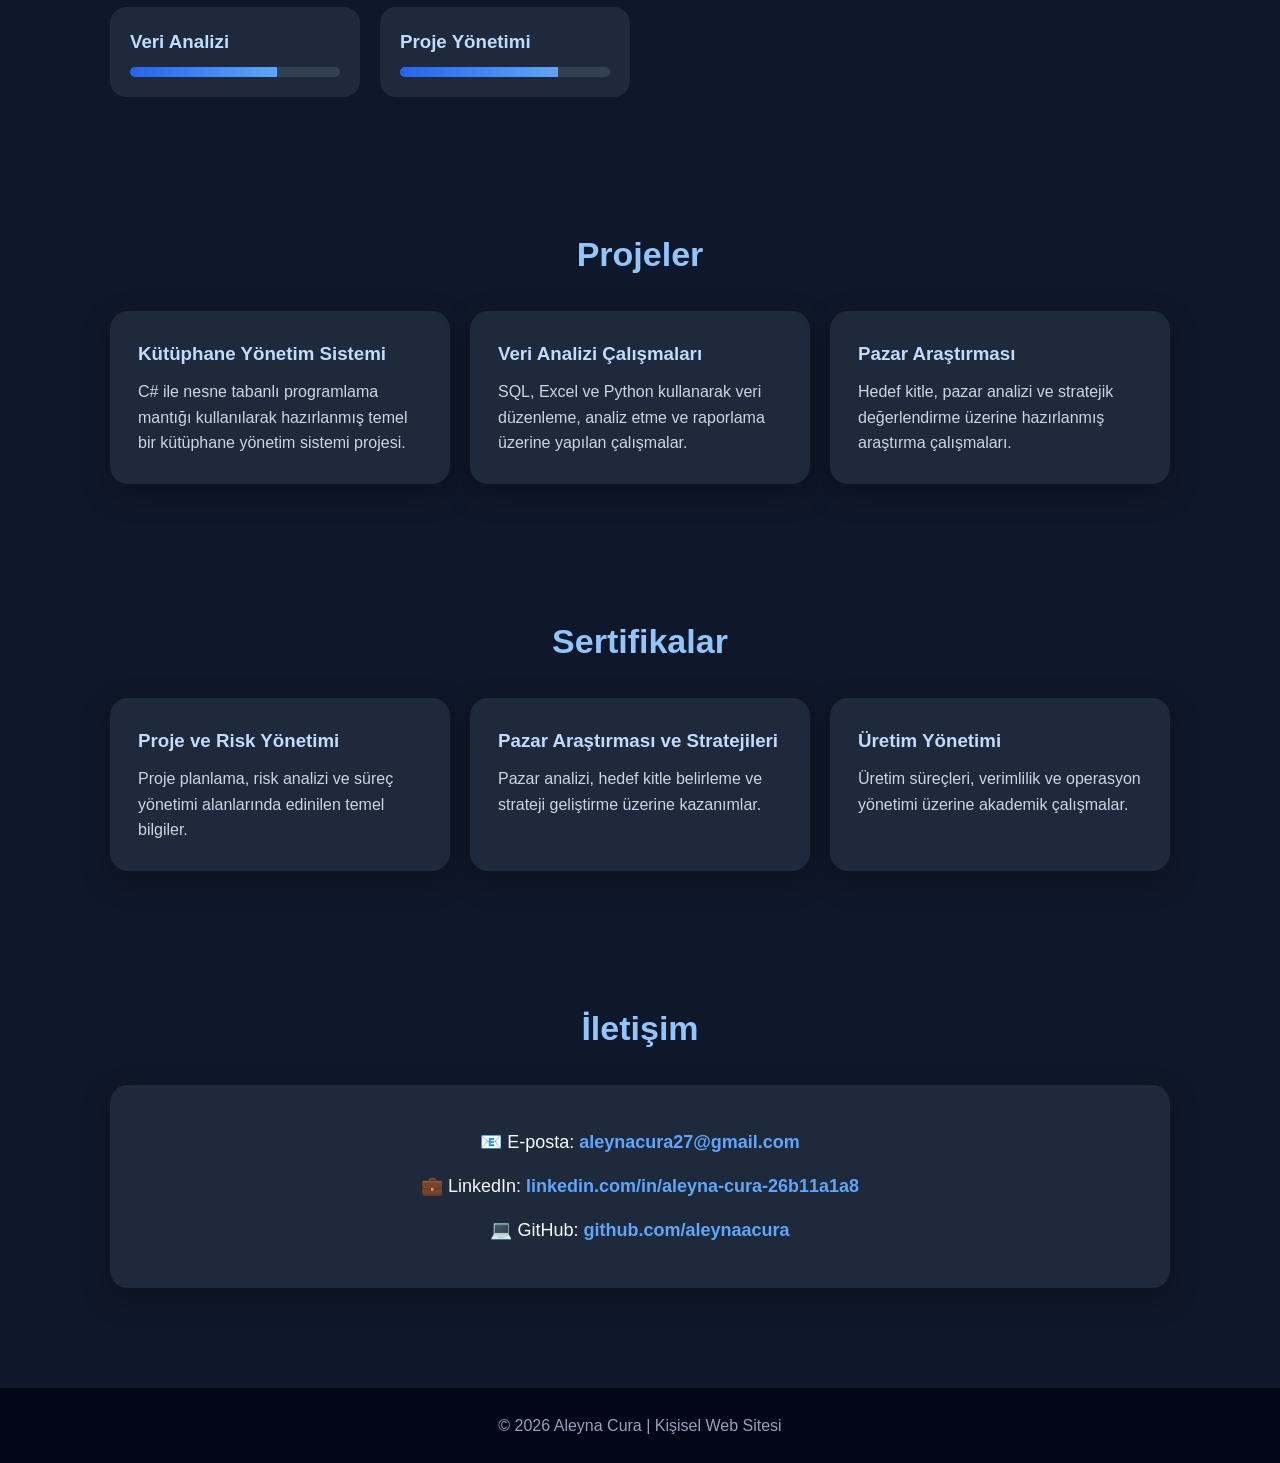
==== commit 80fa0131: "Add files via upload" ====
--- a/index.html
+++ b/index.html
@@ -1,635 +1,366 @@
 <!DOCTYPE html>
 <html lang="tr">
-
 <head>
-    <meta charset="UTF-8">
-
-    <meta name="viewport"
-          content="width=device-width, initial-scale=1.0">
-
-    <title>Demir Oto Kurtarma | 7/24 Nurdağı ve Gaziantep Çekici Hizmeti</title>
-
-    <meta
-        name="description" content="...">
-        <meta name="robots" content="index, follow"
-        <link rel="canonial" href="https://aleynaacura.github.io/demir-oto-kurtarma/">
-        <link rel="icon" type="image/png" href="assets/favicon.png">
-        <link rel="stylesheet" href="style.css">
-        <script type="application/ld+json">
-{
-  "@context": "https://schema.org",
-  "@type": "AutomotiveBusiness",
-  "name": "Demir Oto Kurtarma",
-  "url": "https://aleynaacura.github.io/demir-oto-kurtarma/",
-  "telephone": "+905469474051",
-  "description": "Nurdağı, Gaziantep ve çevre bölgelerde 7/24 oto kurtarma, çekici ve yol yardım hizmeti.",
-  "areaServed": [
-    "Nurdağı",
-    "Gaziantep",
-    "İslahiye",
-    "Narlı",
-    "Bahçe",
-    "Osmaniye",
-    "Türkoğlu",
-    "Kahramanmaraş",
-    "Düziçi",
-    "Beyoğlu Mahallesi"
-  ],
-  "openingHours": "Mo-Su 00:00-23:59"
-}
-</script>
+  <meta charset="UTF-8" />
+  <meta name="viewport" content="width=device-width, initial-scale=1.0" />
+  <title>Aleyna Cura | Kişisel Web Sitesi</title>
+
+  <style>
+    * {
+      margin: 0;
+      padding: 0;
+      box-sizing: border-box;
+      scroll-behavior: smooth;
+      font-family: "Segoe UI", Arial, sans-serif;
+    }
+
+    body {
+      background: #0f172a;
+      color: #f8fafc;
+      line-height: 1.6;
+    }
+
+    header {
+      min-height: 100vh;
+      display: flex;
+      align-items: center;
+      justify-content: center;
+      text-align: center;
+      padding: 40px 20px;
+      background: linear-gradient(135deg, #0f172a, #1e3a8a, #111827);
+    }
+
+    .hero h1 {
+      font-size: 55px;
+      letter-spacing: 2px;
+      margin-bottom: 15px;
+    }
+
+    .hero h2 {
+      font-size: 24px;
+      color: #93c5fd;
+      margin-bottom: 20px;
+    }
+
+    .hero p {
+      max-width: 700px;
+      margin: auto;
+      color: #dbeafe;
+      font-size: 18px;
+    }
+
+    .buttons {
+      margin-top: 30px;
+    }
+
+    .btn {
+      display: inline-block;
+      padding: 12px 24px;
+      margin: 8px;
+      background: #2563eb;
+      color: white;
+      border-radius: 30px;
+      text-decoration: none;
+      font-weight: bold;
+      transition: 0.3s;
+    }
+
+    .btn:hover {
+      background: #60a5fa;
+      transform: translateY(-4px);
+    }
+
+    nav {
+      position: sticky;
+      top: 0;
+      z-index: 100;
+      background: rgba(15, 23, 42, 0.95);
+      padding: 15px;
+      text-align: center;
+      backdrop-filter: blur(10px);
+    }
+
+    nav a {
+      color: white;
+      text-decoration: none;
+      margin: 0 15px;
+      font-weight: 600;
+    }
+
+    nav a:hover {
+      color: #60a5fa;
+    }
+
+    section {
+      max-width: 1100px;
+      margin: 70px auto;
+      padding: 30px 20px;
+    }
+
+    .section-title {
+      font-size: 34px;
+      margin-bottom: 30px;
+      text-align: center;
+      color: #93c5fd;
+    }
+
+    .card {
+      background: #1e293b;
+      padding: 28px;
+      border-radius: 18px;
+      box-shadow: 0 10px 30px rgba(0,0,0,0.25);
+      transition: 0.3s;
+    }
+
+    .card:hover {
+      transform: translateY(-8px);
+    }
+
+    .about p {
+      font-size: 18px;
+      color: #e2e8f0;
+    }
+
+    .skills-grid,
+    .projects-grid,
+    .certificates-grid {
+      display: grid;
+      grid-template-columns: repeat(auto-fit, minmax(230px, 1fr));
+      gap: 20px;
+    }
+
+    .skill {
+      background: #1e293b;
+      padding: 20px;
+      border-radius: 16px;
+    }
+
+    .skill h3 {
+      margin-bottom: 10px;
+      color: #bfdbfe;
+    }
+
+    .bar {
+      width: 100%;
+      height: 10px;
+      background: #334155;
+      border-radius: 20px;
+      overflow: hidden;
+    }
+
+    .bar span {
+      display: block;
+      height: 100%;
+      background: linear-gradient(90deg, #2563eb, #60a5fa);
+    }
+
+    .project h3,
+    .certificate h3 {
+      color: #bfdbfe;
+      margin-bottom: 10px;
+    }
+
+    .project p,
+    .certificate p {
+      color: #cbd5e1;
+    }
+
+    .contact {
+      text-align: center;
+    }
+
+    .contact p {
+      margin: 15px 0;
+      font-size: 18px;
+    }
+
+    .contact a {
+      color: #60a5fa;
+      text-decoration: none;
+      font-weight: bold;
+    }
+
+    footer {
+      text-align: center;
+      padding: 25px;
+      background: #020617;
+      color: #94a3b8;
+    }
+
+    @media (max-width: 700px) {
+      .hero h1 {
+        font-size: 38px;
+      }
+
+      nav a {
+        display: block;
+        margin: 10px 0;
+      }
+    }
+  </style>
 </head>
 
 <body>
 
-<header class="site-header">
-
-    <div class="container navbar">
-
-       <a href="index.html" class="brand">
-
-    <img
-        src="assets/demir-navbar.png"
-        alt="Demir Oto Kurtarma"
-        class="brand-logo">
-
-</a>
-        <nav class="main-menu">
-
-            <a href="#anasayfa">Anasayfa</a>
-            <a href="#hizmetler">Hizmetler</a>
-            <a href="#hakkimizda">Hakkımızda</a>
-            <a href="#bolgeler">Hizmet Bölgeleri</a>
-            <a href="#iletisim">İletişim</a>
-
-        </nav>
-
-        <a
-            href="tel:+905469474051"
-            class="header-call-button">
-
-            Hemen Ara
-
+  <header>
+    <div class="hero">
+      <h1>Aleyna Cura</h1>
+      <h2>Yönetim Bilişim Sistemleri Öğrencisi</h2>
+      <p>
+        Veri analizi, iş süreçleri, proje yönetimi ve dijital sistemler alanlarında
+        kendini geliştiren; teknoloji ile işletme bakış açısını birleştirmeyi hedefleyen
+        bir YBS öğrencisiyim.
+      </p>
+
+      <div class="buttons">
+        <a href="#projeler" class="btn">Projelerim</a>
+        <a href="#iletisim" class="btn">İletişim</a>
+      </div>
+    </div>
+  </header>
+
+  <nav>
+    <a href="#hakkimda">Hakkımda</a>
+    <a href="#yetenekler">Yetenekler</a>
+    <a href="#projeler">Projeler</a>
+    <a href="#sertifikalar">Sertifikalar</a>
+    <a href="#iletisim">İletişim</a>
+  </nav>
+
+  <section id="hakkimda" class="about">
+    <h2 class="section-title">Hakkımda</h2>
+    <div class="card">
+      <p>
+        Merhaba, ben Aleyna Cura. Yönetim Bilişim Sistemleri öğrencisiyim.
+        İşletme, bilişim sistemleri, veri analizi ve dijital dönüşüm alanlarına ilgi duyuyorum.
+        Akademik hayatımda edindiğim bilgileri projelerle destekleyerek kendimi hem teknik
+        hem de analitik yönden geliştirmeyi amaçlıyorum.
+      </p>
+    </div>
+  </section>
+
+  <section id="yetenekler">
+    <h2 class="section-title">Yetenekler</h2>
+
+    <div class="skills-grid">
+      <div class="skill">
+        <h3>SQL</h3>
+        <div class="bar"><span style="width:75%"></span></div>
+      </div>
+
+      <div class="skill">
+        <h3>Python</h3>
+        <div class="bar"><span style="width:60%"></span></div>
+      </div>
+
+      <div class="skill">
+        <h3>C#</h3>
+        <div class="bar"><span style="width:55%"></span></div>
+      </div>
+
+      <div class="skill">
+        <h3>Excel</h3>
+        <div class="bar"><span style="width:80%"></span></div>
+      </div>
+
+      <div class="skill">
+        <h3>Veri Analizi</h3>
+        <div class="bar"><span style="width:70%"></span></div>
+      </div>
+
+      <div class="skill">
+        <h3>Proje Yönetimi</h3>
+        <div class="bar"><span style="width:75%"></span></div>
+      </div>
+    </div>
+  </section>
+
+  <section id="projeler">
+    <h2 class="section-title">Projeler</h2>
+
+    <div class="projects-grid">
+      <div class="card project">
+        <h3>Kütüphane Yönetim Sistemi</h3>
+        <p>
+          C# ile nesne tabanlı programlama mantığı kullanılarak hazırlanmış
+          temel bir kütüphane yönetim sistemi projesi.
+        </p>
+      </div>
+
+      <div class="card project">
+        <h3>Veri Analizi Çalışmaları</h3>
+        <p>
+          SQL, Excel ve Python kullanarak veri düzenleme, analiz etme
+          ve raporlama üzerine yapılan çalışmalar.
+        </p>
+      </div>
+
+      <div class="card project">
+        <h3>Pazar Araştırması</h3>
+        <p>
+          Hedef kitle, pazar analizi ve stratejik değerlendirme üzerine
+          hazırlanmış araştırma çalışmaları.
+        </p>
+      </div>
+    </div>
+  </section>
+
+  <section id="sertifikalar">
+    <h2 class="section-title">Sertifikalar</h2>
+
+    <div class="certificates-grid">
+      <div class="card certificate">
+        <h3>Proje ve Risk Yönetimi</h3>
+        <p>
+          Proje planlama, risk analizi ve süreç yönetimi alanlarında edinilen temel bilgiler.
+        </p>
+      </div>
+
+      <div class="card certificate">
+        <h3>Pazar Araştırması ve Stratejileri</h3>
+        <p>
+          Pazar analizi, hedef kitle belirleme ve strateji geliştirme üzerine kazanımlar.
+        </p>
+      </div>
+
+      <div class="card certificate">
+        <h3>Üretim Yönetimi</h3>
+        <p>
+          Üretim süreçleri, verimlilik ve operasyon yönetimi üzerine akademik çalışmalar.
+        </p>
+      </div>
+    </div>
+  </section>
+
+  <section id="iletisim" class="contact">
+    <h2 class="section-title">İletişim</h2>
+
+    <div class="card">
+      <p>
+        📧 E-posta:
+        <a href="mailto:aleynacura27@gmail.com">aleynacura27@gmail.com</a>
+      </p>
+
+      <p>
+        💼 LinkedIn:
+        <a href="https://www.linkedin.com/in/aleyna-cura-26b11a1a8/" target="_blank">
+          linkedin.com/in/aleyna-cura-26b11a1a8
         </a>
-
-    </div>
-
-</header>
-
-
-<main>
-
-    <section class="hero" id="anasayfa">
-
-        <div class="container hero-grid">
-
-            <div class="hero-content">
-
-                <span class="hero-label">
-                    7/24 YOL YARDIM VE ÇEKİCİ
-                </span>
-
-                <h1>
-                    Yolda Kaldığınızda
-                    <span>Yanınızdayız.</span>
-                </h1>
-
-                <p>
-                    Demir Oto Kurtarma, Nurdağı ve Gaziantep bölgesinde
-                    7 gün 24 saat hızlı, güvenilir ve profesyonel
-                    çekici hizmeti sunar.
-                </p>
-
-                <div class="hero-buttons">
-
-                    <a
-                        href="tel:+905469474051"
-                        class="primary-button">
-
-                        0546 947 40 51
-
-                    </a>
-
-                    <a
-                        href="#hizmetler"
-                        class="secondary-button">
-
-                        Hizmetleri İncele
-
-                    </a>
-
-                </div>
-
-                <div class="hero-features">
-
-                    <span>✓ 7/24 Kesintisiz Hizmet</span>
-                    <span>✓ Nurdağı ve Gaziantep</span>
-                    <span>✓ Hızlı Müdahale</span>
-
-                </div>
-
-            </div>
-
-
-            <div class="hero-card">
-
-                <div class="hero-card-top">
-
-                    <span class="status-dot"></span>
-
-                    <p>
-                        Şu an hizmete hazırız
-                    </p>
-
-                </div>
-
-                <div class="hero-card-body">
-
-                    <span class="card-label">
-                        ACİL YOL YARDIM
-                    </span>
-
-                    <h2>
-                        Aracınız mı yolda kaldı?
-                    </h2>
-
-                    <p>
-                        Konumunuzu paylaşın,
-                        en kısa sürede size ulaşalım.
-                    </p>
-                    <div class="card-buttons">
-
-    <a href="tel:+905469474051"
-       class="card-call-button">
-        Hemen Arayın
-    </a>
-
-    <a href="https://share.google/jfPfQ4GOzDvKdWhI4"
-       target="_blank"
-       rel="noopener noreferrer"
-       class="card-location-button">
-        📍 Konum
-    </a>
-
-</div>
-
-
-                </div>
-
-                <div class="hero-card-bottom">
-
-                    <div>
-                        <strong>7/24</strong>
-                        <span>Her Gün</span>
-                    </div>
-
-                    <div>
-                        <strong>Nurdağı</strong>
-                        <span>Gaziantep</span>
-                    </div>
-
-                </div>
-
-            </div>
-
-        </div>
-
-    </section>
-    <section class="trust-strip" aria-label="Demir Oto Kurtarma hizmet özellikleri">
-
-    <div class="container trust-grid">
-
-        <article class="trust-item">
-            <span class="trust-icon">24</span>
-
-            <div>
-                <h2>7/24 Ulaşılabilir</h2>
-                <p>Haftanın her günü telefonla iletişim.</p>
-            </div>
-        </article>
-
-        <article class="trust-item">
-            <span class="trust-icon">📍</span>
-
-            <div>
-                <h2>Yerel Hizmet</h2>
-                <p>Nurdağı ve Gaziantep çevresinde destek.</p>
-            </div>
-        </article>
-
-        <article class="trust-item">
-            <span class="trust-icon">☎</span>
-
-            <div>
-                <h2>Doğrudan İletişim</h2>
-                <p>Aracı olmadan işletmeyle görüşün.</p>
-            </div>
-        </article>
-
-        <article class="trust-item">
-            <span class="trust-icon">✓</span>
-
-            <div>
-                <h2>Güvenli Taşıma</h2>
-                <p>Aracın dikkatli biçimde taşınmasına odaklanır.</p>
-            </div>
-        </article>
-
-    </div>
-
-</section>
-
-
-    <section class="services" id="hizmetler">
-
-        <div class="container">
-
-            <div class="section-heading">
-
-                <span>HİZMETLERİMİZ</span>
-
-                <h2>
-                    Yolda kaldığınız her an
-                    profesyonel destek.
-                </h2>
-
-                <p>
-                    Araç kurtarma ve yol yardım ihtiyaçlarınız için
-                    hızlı ve güvenilir çözümler sunuyoruz.
-                </p>
-
-            </div>
-
-            <div class="services-grid">
-
-                <article class="service-card">
-
-                    <div class="service-number">01</div>
-
-                    <h3>Oto Kurtarma</h3>
-
-                    <p>
-                        Arızalanan veya hareket edemeyen aracınızı
-                        güvenli şekilde bulunduğu yerden alıyoruz.
-                    </p>
-
-                </article>
-
-                <article class="service-card">
-
-                    <div class="service-number">02</div>
-
-                    <h3>Çekici Hizmeti</h3>
-
-                    <p>
-                        Aracınızı istediğiniz servise veya belirttiğiniz
-                        adrese güvenli biçimde taşıyoruz.
-                    </p>
-
-                </article>
-
-                <article class="service-card">
-
-                    <div class="service-number">03</div>
-
-                    <h3>Yol Yardım</h3>
-
-                    <p>
-                        Yolda yaşadığınız beklenmedik durumlarda
-                        hızlı müdahale ve çözüm desteği sağlıyoruz.
-                    </p>
-
-                </article>
-
-                <article class="service-card">
-
-                    <div class="service-number">04</div>
-
-                    <h3>Kaza Sonrası Taşıma</h3>
-
-                    <p>
-                        Kaza yapan araçların güvenli şekilde
-                        bulunduğu yerden kaldırılmasını sağlıyoruz.
-                    </p>
-
-                </article>
-
-            </div>
-
-        </div>
-
-    </section>
-
-
-    <section class="about" id="hakkimizda">
-
-        <div class="container about-grid">
-
-            <div class="about-content">
-
-                <span class="section-label">
-                    HAKKIMIZDA
-                </span>
-
-                <h2>
-                    Güvenli taşıma,
-                    hızlı müdahale.
-                </h2>
-
-                <p>
-                    Demir Oto Kurtarma olarak Nurdağı ve Gaziantep
-                    bölgesinde araç sahiplerinin yol yardım ve
-                    çekici ihtiyaçlarına hızlı çözümler sunuyoruz.
-                </p>
-
-                <p>
-                    Önceliğimiz aracınızı güvenli şekilde taşımak,
-                    ihtiyaç anında ulaşılabilir olmak ve süreci
-                    mümkün olduğunca sorunsuz ilerletmektir.
-                </p>
-
-            </div>
-
-            <div class="about-boxes">
-
-                <div class="about-box">
-                    <strong>7/24</strong>
-                    <span>Kesintisiz Hizmet</span>
-                </div>
-
-                <div class="about-box">
-                    <strong>Bölgeler</strong>
-                    <span>Nurdağı ve Çevre İLçeler</span>
-                </div>
-
-                <div class="about-box">
-                    <strong>Hızlı</strong>
-                    <span>Müdahale Desteği</span>
-                </div>
-
-                <div class="about-box">
-                    <strong>Güvenli</strong>
-                    <span>Araç Taşıma</span>
-                </div>
-
-            </div>
-
-        </div>
-
-    </section>
-<section class="regions" id="bolgeler">
-
-    <div class="container">
-
-        <div class="section-heading">
-
-            <span>HİZMET BÖLGELERİ</span>
-
-            <h2>
-                Nurdağı ve çevre bölgelerde yanınızdayız.
-            </h2>
-
-            <p>
-                Oto kurtarma, çekici ve araç taşıma hizmeti sunduğumuz bölgeler.
-            </p>
-
-        </div>
-
-        <div class="regions-grid">
-
-            <article class="region-card">
-                <span class="region-number">01</span>
-                <h3>Nurdağı</h3>
-                <p>İlçe merkezi ve çevre yollarında 7/24 çekici ve yol yardım desteği.</p>
-            </article>
-
-            <article class="region-card">
-                <span class="region-number">02</span>
-                <h3>Gaziantep</h3>
-                <p>Gaziantep merkez ve yakın güzergâhlarda araç kurtarma hizmeti.</p>
-            </article>
-
-            <article class="region-card">
-                <span class="region-number">03</span>
-                <h3>İslahiye</h3>
-                <p>İslahiye merkezi ve bağlantı yollarında oto kurtarma desteği.</p>
-            </article>
-
-            <article class="region-card">
-                <span class="region-number">04</span>
-                <h3>Narlı</h3>
-                <p>Narlı ve çevresindeki güzergâhlarda çekici ve yol yardım hizmeti.</p>
-            </article>
-
-            <article class="region-card">
-                <span class="region-number">05</span>
-                <h3>Bahçe</h3>
-                <p>Bahçe ve yakın çevresinde araç taşıma ve çekici desteği.</p>
-            </article>
-
-            <article class="region-card">
-                <span class="region-number">06</span>
-                <h3>Osmaniye</h3>
-                <p>Osmaniye yönündeki güzergâhlarda planlı çekici hizmeti.</p>
-            </article>
-
-            <article class="region-card">
-                <span class="region-number">07</span>
-                <h3>Türkoğlu</h3>
-                <p>Türkoğlu ilçe merkezi ve bağlantı yollarında oto kurtarma hizmeti.</p>
-            </article>
-
-            <article class="region-card">
-                <span class="region-number">08</span>
-                <h3>Kahramanmaraş</h3>
-                <p>Kahramanmaraş merkez ve çevre ilçelerde araç taşıma desteği.</p>
-            </article>
-
-            <article class="region-card">
-                <span class="region-number">09</span>
-                <h3>Düziçi</h3>
-                <p>Düziçi ve çevresinde yol yardım ve çekici hizmeti.</p>
-            </article>
-
-            <article class="region-card">
-                <span class="region-number">10</span>
-                <h3>Beyoğlu Mahallesi</h3>
-                <p>Beyoğlu Mahallesi ve yakın bölgelerde oto kurtarma desteği.</p>
-            </article>
-
-        </div>
-
-    </div>
-
-</section>
-
-    <section class="contact" id="iletisim">
-
-    <div class="container contact-box">
-
-        <div class="contact-content">
-
-            <span class="section-label">7/24 ACİL DESTEK</span>
-
-            <h2>Yolda kaldığınızda tek arama yeterli.</h2>
-
-            <p>
-                Konumunuzu bildirin; Nurdağı ve Gaziantep çevresinde
-                en kısa sürede size ulaşalım.
-            </p>
-            <a href="https://share.google/jfPfQ4GOzDvKdWhI4"
-            target="_blank"
-            rel="noopener noreferrer"
-            class="location-button">
-            📍 Yol Tarifi Al
+      </p>
+
+      <p>
+        💻 GitHub:
+        <a href="https://github.com/aleynaacura" target="_blank">
+          github.com/aleynaacura
         </a>
-
-        </div>
-    </div>
-
-</section>
-
-</main>
-
-<footer class="site-footer">
-   <div class="container footer-content">
-
-    <p>© 2026 Demir Oto Kurtarma</p>
-
-    <div class="footer-links">
-        <a href="#hizmetler">Hizmetler</a>
-        <a href="#bolgeler">- Bölgeler</a>
-        <a href="tel:+905469474051">Hemen Ara</a>
-    </div>
-
-</div>
-    
-</footer>
-        </div>
-
-        <div class="why-grid">
-
-            <div class="why-card">
-                <div class="why-icon">🚛</div>
-                <h3>Profesyonel Çekici</h3>
-                <p>Modern ekipmanlarla güvenli araç taşıma hizmeti.</p>
-            </div>
-
-            <div class="why-card">
-                <div class="why-icon">🕒</div>
-                <h3>7/24 Hizmet</h3>
-                <p>Günün her saatinde ulaşabileceğiniz yol yardım desteği.</p>
-            </div>
-
-            <div class="why-card">
-                <div class="why-icon">📍</div>
-                <h3>Geniş Hizmet Alanı</h3>
-                <p>Gaziantep, Nurdağı ve çevre ilçelerde hizmet.</p>
-            </div>
-
-            <div class="why-card">
-                <div class="why-icon">🛡</div>
-                <h3>Güvenli Taşıma</h3>
-                <p>Araçlarınız dikkatli ve güvenli şekilde taşınır.</p>
-            </div>
-
-        </div>
-
-    </div>
-
-</section>
-
-<section class="founder">
-
-    <div class="container founder-grid">
-
-        <div class="founder-image">
-            <img src="assets/foto1.jpg"
-                 alt="Demir Oto Kurtarma çekici aracı">
-
-        </div>
-
-        <div class="founder-content">
-
-            <span class="section-label">
-                HİKÂYEMİZ
-            </span>
-
-            <h2>
-                Genç Bir Girişim,
-                Güçlü Bir Hizmet Anlayışı
-            </h2>
-
-            <p>
-                Demir Oto Kurtarma, genç bir girişimcinin
-                güvenilir, hızlı ve profesyonel oto kurtarma
-                hizmeti sunma hedefiyle kurulmuştur.
-            </p>
-
-            <p>
-                Bizim için her çağrı sadece bir hizmet değil,
-                insanların en zor anlarında yanında olma
-                sorumluluğudur.
-            </p>
-
-            <p>
-                Teknolojiyi yakından takip eden,
-                müşteri memnuniyetini ön planda tutan
-                hizmet anlayışımızla Nurdağı, Gaziantep
-                ve çevre bölgelerde 7/24 hizmet vermeye
-                devam ediyoruz.
-            </p>
-
-            <div class="founder-badges">
-
-                <span>🚀 Genç Girişim</span>
-
-                <span>⭐ Müşteri Odaklı</span>
-
-                <span>📍 Yerel Hizmet</span>
-
-            </div>
-
-        </div>
-
-    </div>
-
-</section>
-<section class="gallery">
-
-    <div class="container">
-
-        <div class="section-heading">
-
-            <span>GALERİ</span>
-
-            <h2>
-                Gerçek Hizmetlerimizden Kareler
-            </h2>
-
-            <p>
-                Demir Oto Kurtarma'nın gerçekleştirdiği oto kurtarma ve yol yardım çalışmalarından görüntüler.
-            </p>
-
-        </div>
-
-        <div class="gallery-grid">
-
-            <img src="assets/foto1.jpg" alt="Demir Oto Kurtarma">
-
-            <img src="assets/foto2.jpg" alt="Demir Oto Kurtarma">
-
-            <img src="assets/foto3.jpg" alt="Demir Oto Kurtarma">
-
-            <img src="assets/foto4.jpg" alt="Demir Oto Kurtarma">
-
-            <img src="assets/foto5.jpg" alt="Demir Oto Kurtarma">
-
-            <img src="assets/foto6.jpg" alt="Demir Oto Kurtarma">
-            
-            <img src="assets/foto7.jpg" alt="Demir Oto Kurtarma">
-        </div>
-
-    </div>
-
-</section>
+      </p>
+    </div>
+  </section>
+
+  <footer>
+    <p>© 2026 Aleyna Cura | Kişisel Web Sitesi</p>
+  </footer>
+
+</body>
+</html>
+
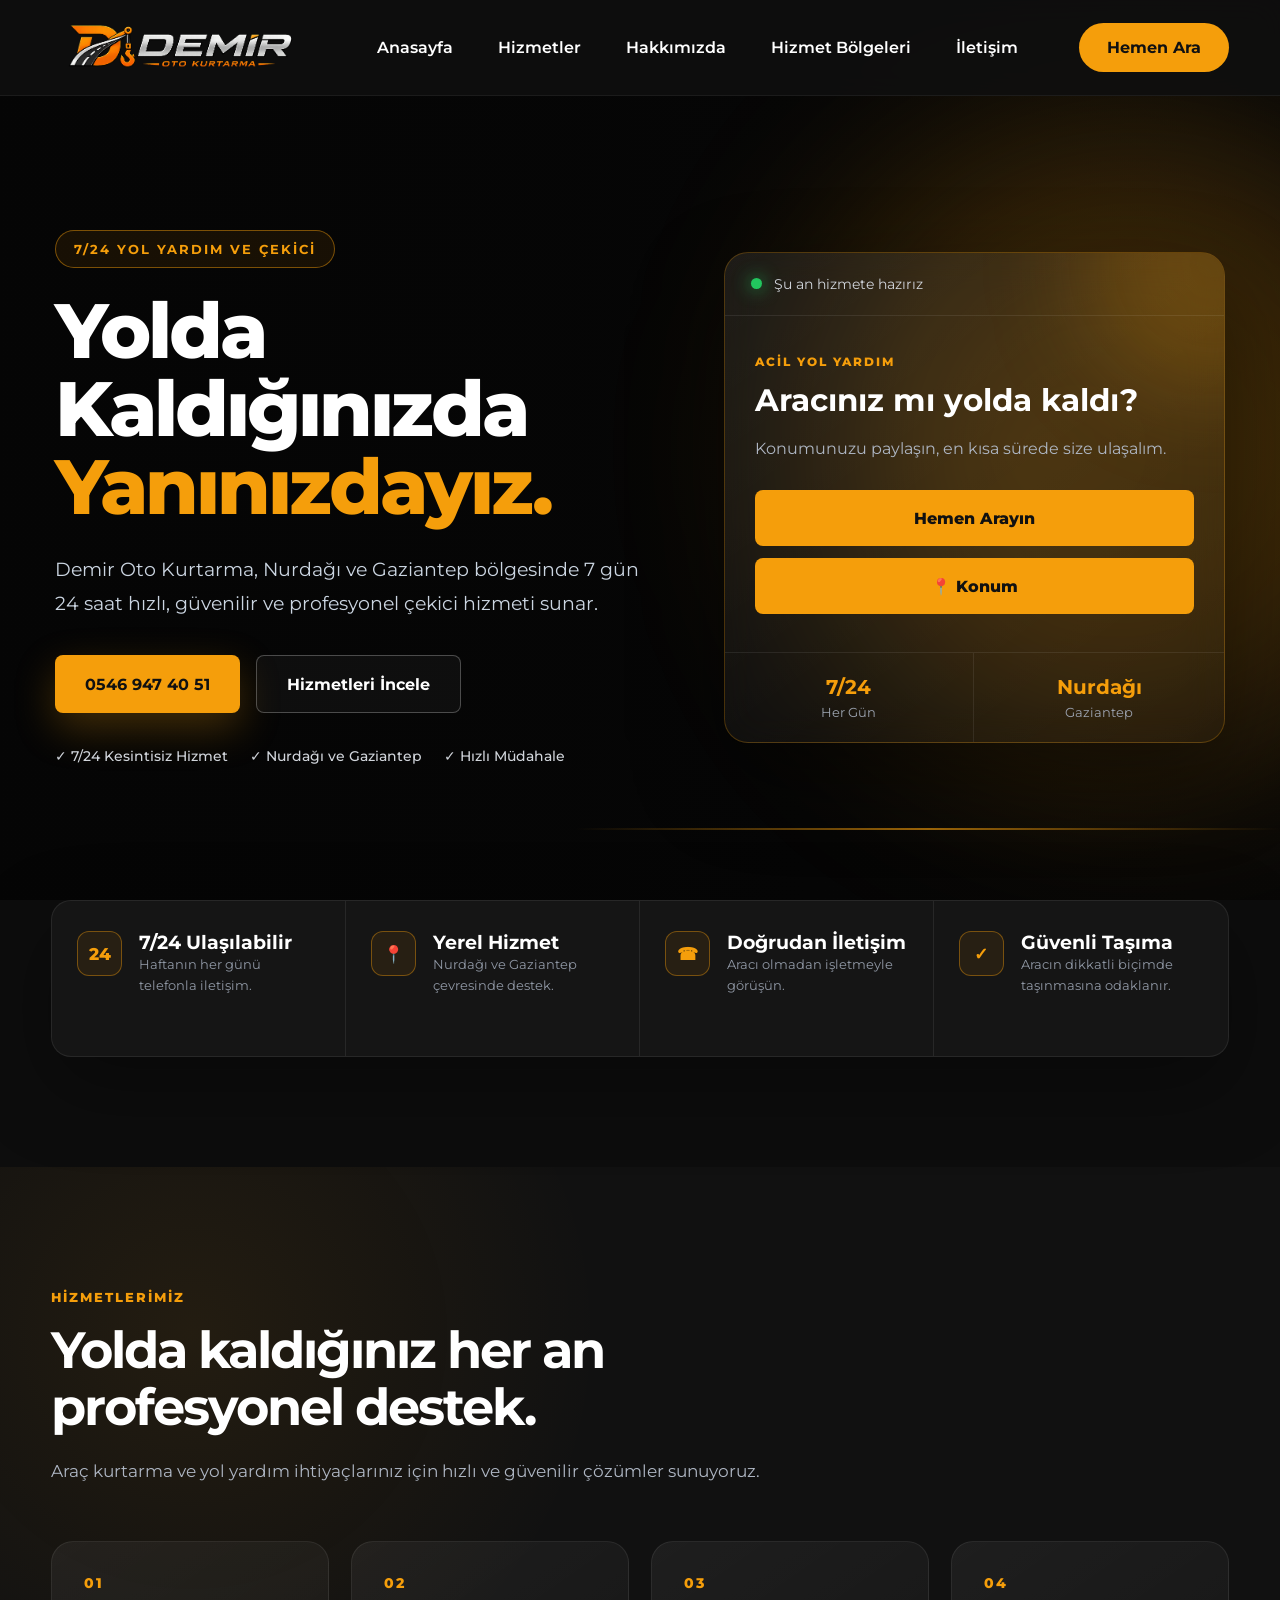
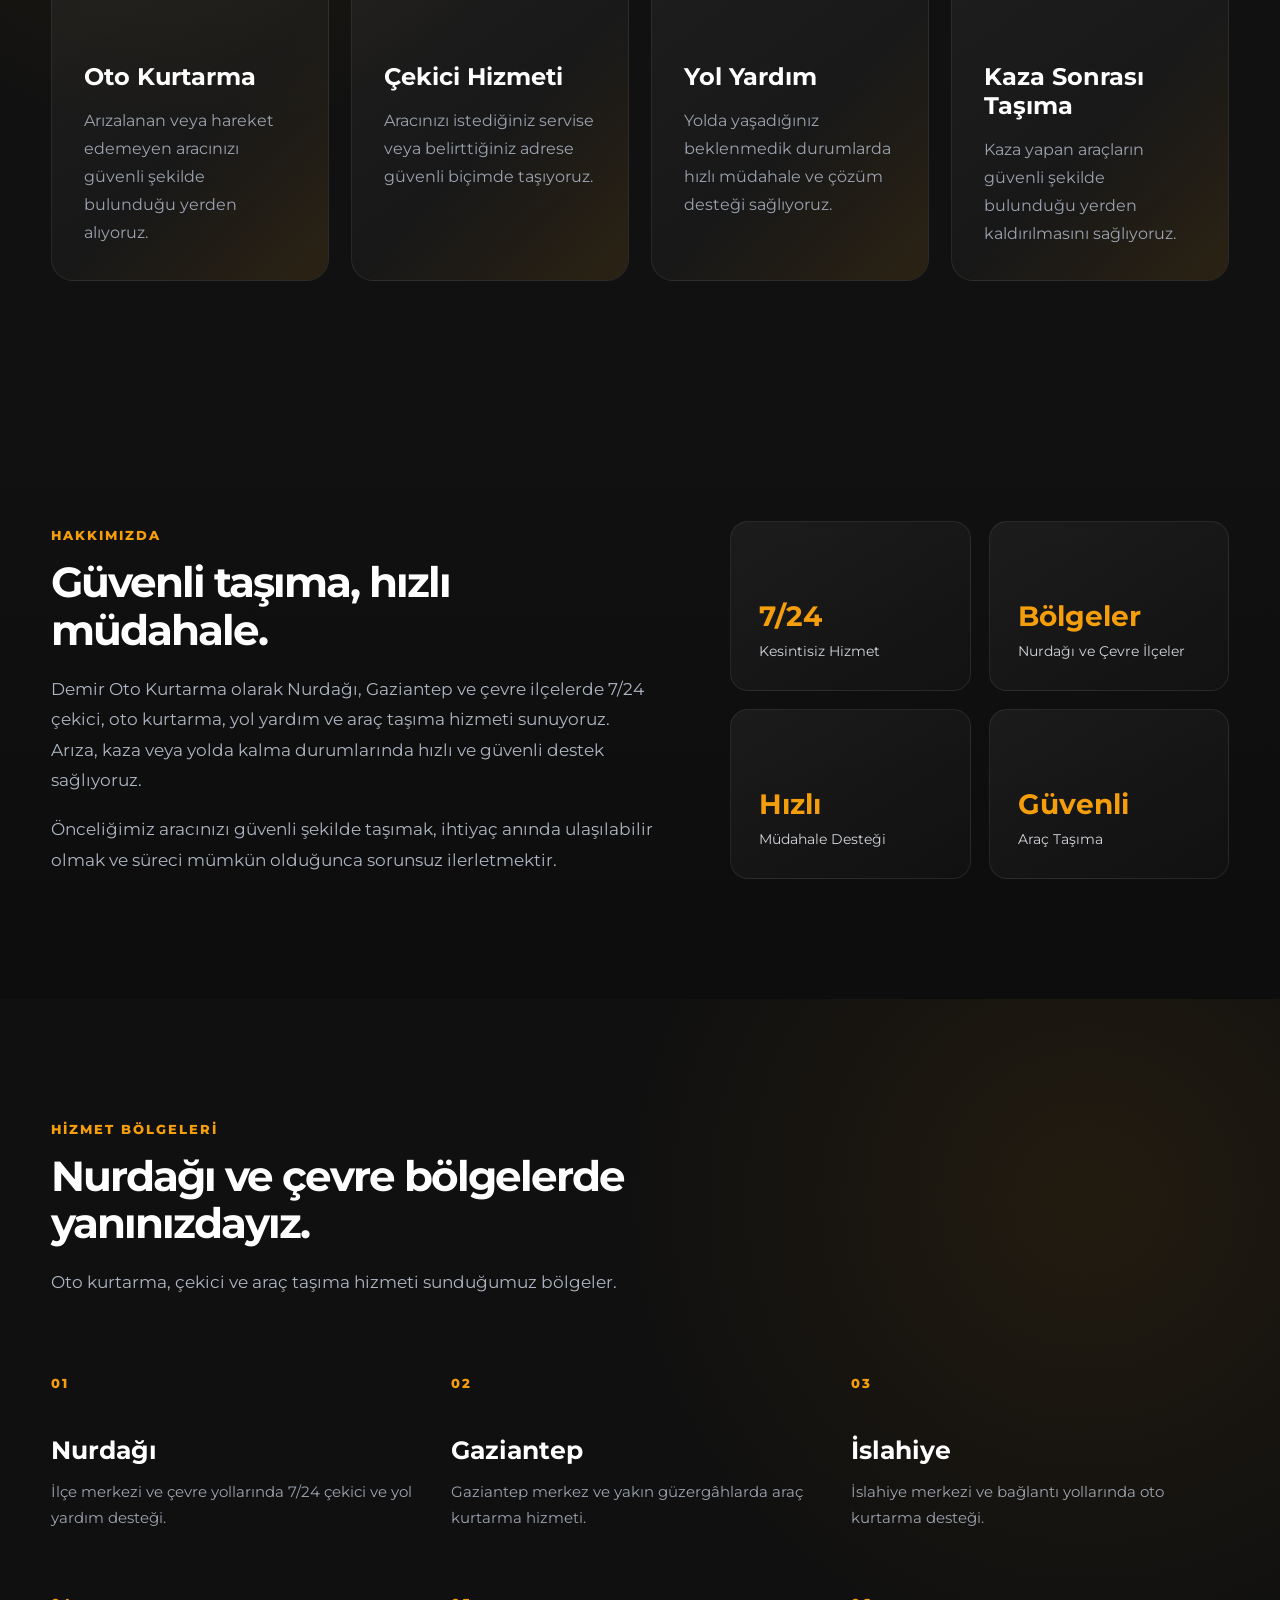
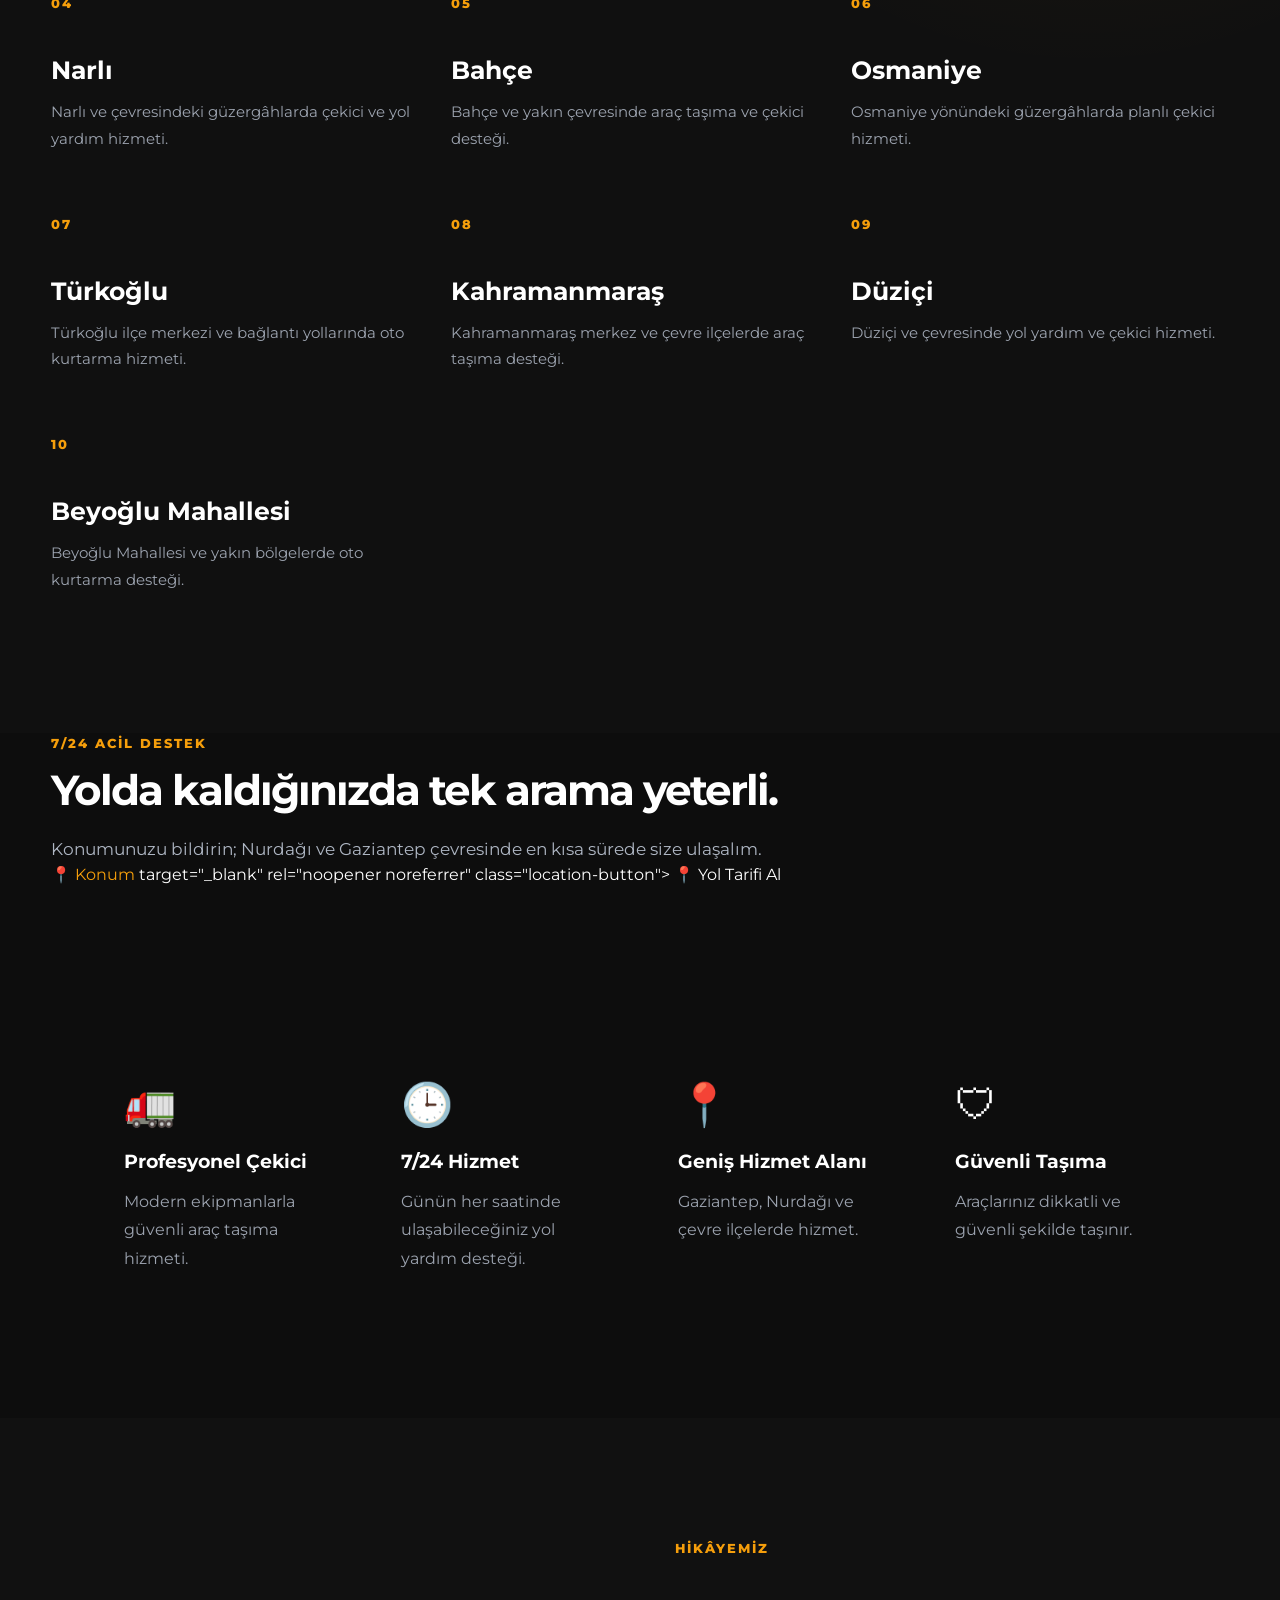
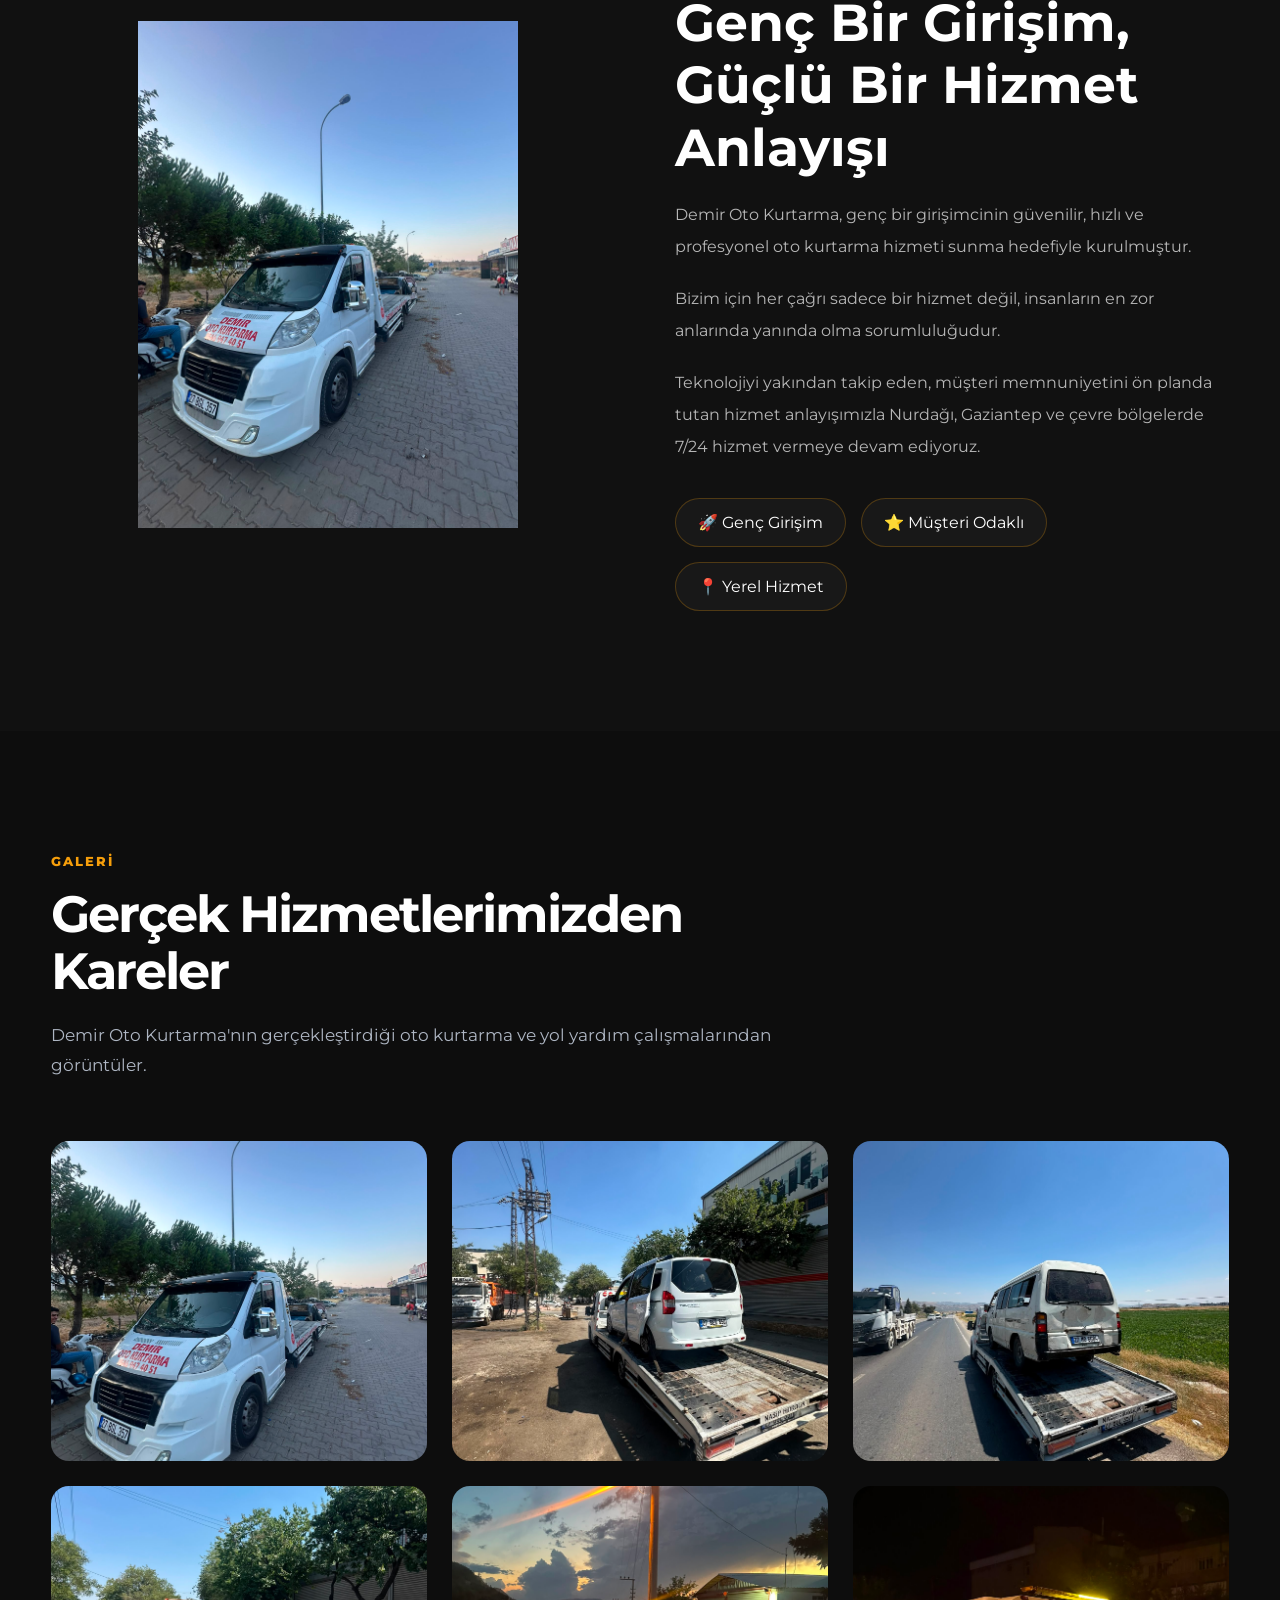
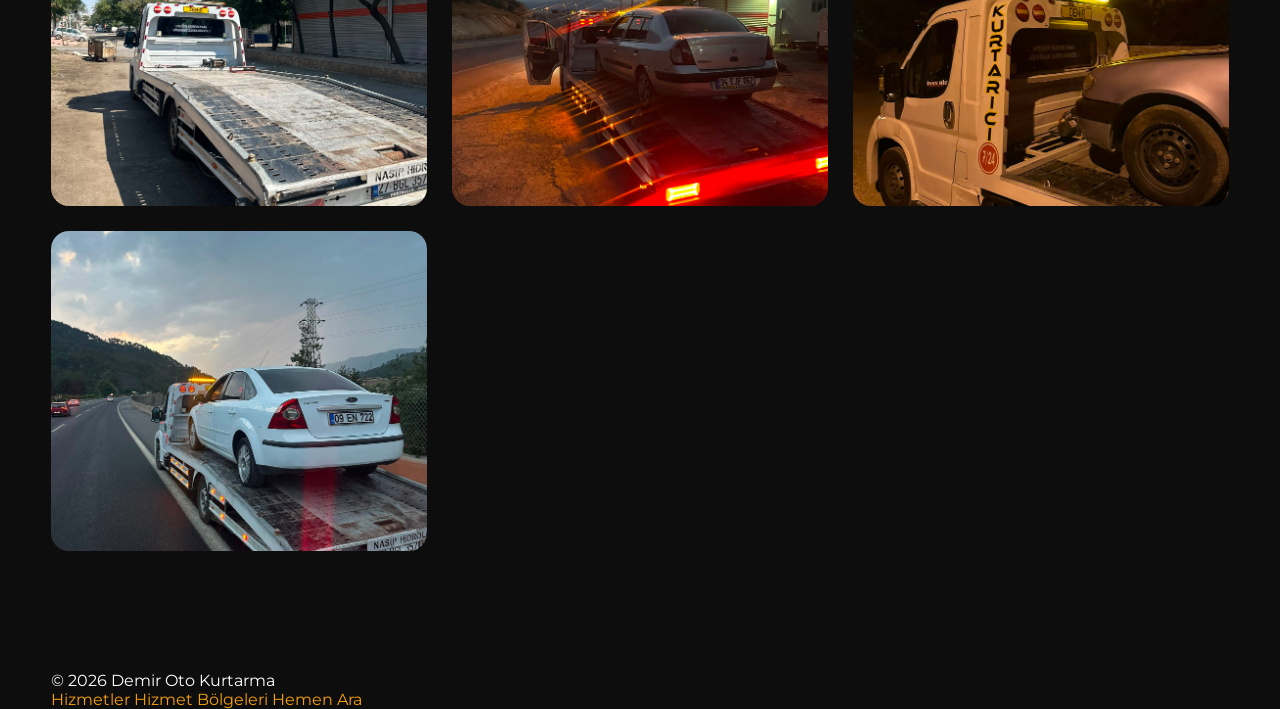
==== commit 81256182: "Add files via upload" ====
--- a/index.html
+++ b/index.html
@@ -1,365 +1,674 @@
 <!DOCTYPE html>
 <html lang="tr">
+
 <head>
-  <meta charset="UTF-8" />
-  <meta name="viewport" content="width=device-width, initial-scale=1.0" />
-  <title>Aleyna Cura | Kişisel Web Sitesi</title>
-
-  <style>
-    * {
-      margin: 0;
-      padding: 0;
-      box-sizing: border-box;
-      scroll-behavior: smooth;
-      font-family: "Segoe UI", Arial, sans-serif;
+
+    <meta charset="UTF-8">
+
+    <meta name="viewport"
+          content="width=device-width, initial-scale=1.0">
+
+    <title>
+        Demir Oto Kurtarma | 7/24 Nurdağı ve Gaziantep Çekici Hizmeti
+    </title>
+
+    <meta
+        name="description"
+        content="Demir Oto Kurtarma; Nurdağı, Gaziantep ve çevre bölgelerde 7/24 çekici, oto kurtarma, araç taşıma ve yol yardım hizmeti sunar. Hemen arayın: 0546 947 40 51.">
+
+    <meta name="robots" content="index, follow">
+
+    <link
+        rel="canonical"
+        href="https://aleynaacura.github.io/demir-oto-kurtarma/">
+
+    <link
+        rel="icon"
+        type="image/png"
+        href="assets/favicon.png">
+
+    <link
+        rel="stylesheet"
+        href="style.css">
+
+    <script type="application/ld+json">
+    {
+      "@context": "https://schema.org",
+      "@type": "AutomotiveBusiness",
+      "name": "Demir Oto Kurtarma",
+      "url": "https://aleynaacura.github.io/demir-oto-kurtarma/",
+      "telephone": "+905469474051",
+      "description": "Nurdağı, Gaziantep ve çevre bölgelerde 7/24 oto kurtarma, çekici, araç taşıma ve yol yardım hizmeti.",
+      "address": {
+  "@type": "PostalAddress",
+  "streetAddress": "Aslanlı, Sanayi Sitesi İç Yolu",
+  "postalCode": "27840",
+  "addressLocality": "Nurdağı",
+  "addressRegion": "Gaziantep",
+  "addressCountry": "TR"
+},
+   "geo": {
+  "@type": "GeoCoordinates",
+  "latitude": 37.1839597,
+  "longitude": 36.7568026
+},
+      "areaServed": [
+        "Nurdağı",
+        "Gaziantep",
+        "İslahiye",
+        "Narlı",
+        "Bahçe",
+        "Osmaniye",
+        "Türkoğlu",
+        "Kahramanmaraş",
+        "Düziçi",
+        "Beyoğlu Mahallesi"
+      ],
+      "openingHours": "Mo-Su 00:00-23:59"
     }
-
-    body {
-      background: #0f172a;
-      color: #f8fafc;
-      line-height: 1.6;
-    }
-
-    header {
-      min-height: 100vh;
-      display: flex;
-      align-items: center;
-      justify-content: center;
-      text-align: center;
-      padding: 40px 20px;
-      background: linear-gradient(135deg, #0f172a, #1e3a8a, #111827);
-    }
-
-    .hero h1 {
-      font-size: 55px;
-      letter-spacing: 2px;
-      margin-bottom: 15px;
-    }
-
-    .hero h2 {
-      font-size: 24px;
-      color: #93c5fd;
-      margin-bottom: 20px;
-    }
-
-    .hero p {
-      max-width: 700px;
-      margin: auto;
-      color: #dbeafe;
-      font-size: 18px;
-    }
-
-    .buttons {
-      margin-top: 30px;
-    }
-
-    .btn {
-      display: inline-block;
-      padding: 12px 24px;
-      margin: 8px;
-      background: #2563eb;
-      color: white;
-      border-radius: 30px;
-      text-decoration: none;
-      font-weight: bold;
-      transition: 0.3s;
-    }
-
-    .btn:hover {
-      background: #60a5fa;
-      transform: translateY(-4px);
-    }
-
-    nav {
-      position: sticky;
-      top: 0;
-      z-index: 100;
-      background: rgba(15, 23, 42, 0.95);
-      padding: 15px;
-      text-align: center;
-      backdrop-filter: blur(10px);
-    }
-
-    nav a {
-      color: white;
-      text-decoration: none;
-      margin: 0 15px;
-      font-weight: 600;
-    }
-
-    nav a:hover {
-      color: #60a5fa;
-    }
-
-    section {
-      max-width: 1100px;
-      margin: 70px auto;
-      padding: 30px 20px;
-    }
-
-    .section-title {
-      font-size: 34px;
-      margin-bottom: 30px;
-      text-align: center;
-      color: #93c5fd;
-    }
-
-    .card {
-      background: #1e293b;
-      padding: 28px;
-      border-radius: 18px;
-      box-shadow: 0 10px 30px rgba(0,0,0,0.25);
-      transition: 0.3s;
-    }
-
-    .card:hover {
-      transform: translateY(-8px);
-    }
-
-    .about p {
-      font-size: 18px;
-      color: #e2e8f0;
-    }
-
-    .skills-grid,
-    .projects-grid,
-    .certificates-grid {
-      display: grid;
-      grid-template-columns: repeat(auto-fit, minmax(230px, 1fr));
-      gap: 20px;
-    }
-
-    .skill {
-      background: #1e293b;
-      padding: 20px;
-      border-radius: 16px;
-    }
-
-    .skill h3 {
-      margin-bottom: 10px;
-      color: #bfdbfe;
-    }
-
-    .bar {
-      width: 100%;
-      height: 10px;
-      background: #334155;
-      border-radius: 20px;
-      overflow: hidden;
-    }
-
-    .bar span {
-      display: block;
-      height: 100%;
-      background: linear-gradient(90deg, #2563eb, #60a5fa);
-    }
-
-    .project h3,
-    .certificate h3 {
-      color: #bfdbfe;
-      margin-bottom: 10px;
-    }
-
-    .project p,
-    .certificate p {
-      color: #cbd5e1;
-    }
-
-    .contact {
-      text-align: center;
-    }
-
-    .contact p {
-      margin: 15px 0;
-      font-size: 18px;
-    }
-
-    .contact a {
-      color: #60a5fa;
-      text-decoration: none;
-      font-weight: bold;
-    }
-
-    footer {
-      text-align: center;
-      padding: 25px;
-      background: #020617;
-      color: #94a3b8;
-    }
-
-    @media (max-width: 700px) {
-      .hero h1 {
-        font-size: 38px;
-      }
-
-      nav a {
-        display: block;
-        margin: 10px 0;
-      }
-    }
-  </style>
+ 
+    </script>
+
 </head>
 
 <body>
 
-  <header>
-    <div class="hero">
-      <h1>Aleyna Cura</h1>
-      <h2>Yönetim Bilişim Sistemleri Öğrencisi</h2>
-      <p>
-        Veri analizi, iş süreçleri, proje yönetimi ve dijital sistemler alanlarında
-        kendini geliştiren; teknoloji ile işletme bakış açısını birleştirmeyi hedefleyen
-        bir YBS öğrencisiyim.
-      </p>
-
-      <div class="buttons">
-        <a href="#projeler" class="btn">Projelerim</a>
-        <a href="#iletisim" class="btn">İletişim</a>
-      </div>
-    </div>
-  </header>
-
-  <nav>
-    <a href="#hakkimda">Hakkımda</a>
-    <a href="#yetenekler">Yetenekler</a>
-    <a href="#projeler">Projeler</a>
-    <a href="#sertifikalar">Sertifikalar</a>
-    <a href="#iletisim">İletişim</a>
-  </nav>
-
-  <section id="hakkimda" class="about">
-    <h2 class="section-title">Hakkımda</h2>
-    <div class="card">
-      <p>
-        Merhaba, ben Aleyna Cura. Yönetim Bilişim Sistemleri öğrencisiyim.
-        İşletme, bilişim sistemleri, veri analizi ve dijital dönüşüm alanlarına ilgi duyuyorum.
-        Akademik hayatımda edindiğim bilgileri projelerle destekleyerek kendimi hem teknik
-        hem de analitik yönden geliştirmeyi amaçlıyorum.
-      </p>
-    </div>
-  </section>
-
-  <section id="yetenekler">
-    <h2 class="section-title">Yetenekler</h2>
-
-    <div class="skills-grid">
-      <div class="skill">
-        <h3>SQL</h3>
-        <div class="bar"><span style="width:75%"></span></div>
-      </div>
-
-      <div class="skill">
-        <h3>Python</h3>
-        <div class="bar"><span style="width:60%"></span></div>
-      </div>
-
-      <div class="skill">
-        <h3>C#</h3>
-        <div class="bar"><span style="width:55%"></span></div>
-      </div>
-
-      <div class="skill">
-        <h3>Excel</h3>
-        <div class="bar"><span style="width:80%"></span></div>
-      </div>
-
-      <div class="skill">
-        <h3>Veri Analizi</h3>
-        <div class="bar"><span style="width:70%"></span></div>
-      </div>
-
-      <div class="skill">
-        <h3>Proje Yönetimi</h3>
-        <div class="bar"><span style="width:75%"></span></div>
-      </div>
-    </div>
-  </section>
-
-  <section id="projeler">
-    <h2 class="section-title">Projeler</h2>
-
-    <div class="projects-grid">
-      <div class="card project">
-        <h3>Kütüphane Yönetim Sistemi</h3>
-        <p>
-          C# ile nesne tabanlı programlama mantığı kullanılarak hazırlanmış
-          temel bir kütüphane yönetim sistemi projesi.
-        </p>
-      </div>
-
-      <div class="card project">
-        <h3>Veri Analizi Çalışmaları</h3>
-        <p>
-          SQL, Excel ve Python kullanarak veri düzenleme, analiz etme
-          ve raporlama üzerine yapılan çalışmalar.
-        </p>
-      </div>
-
-      <div class="card project">
-        <h3>Pazar Araştırması</h3>
-        <p>
-          Hedef kitle, pazar analizi ve stratejik değerlendirme üzerine
-          hazırlanmış araştırma çalışmaları.
-        </p>
-      </div>
-    </div>
-  </section>
-
-  <section id="sertifikalar">
-    <h2 class="section-title">Sertifikalar</h2>
-
-    <div class="certificates-grid">
-      <div class="card certificate">
-        <h3>Proje ve Risk Yönetimi</h3>
-        <p>
-          Proje planlama, risk analizi ve süreç yönetimi alanlarında edinilen temel bilgiler.
-        </p>
-      </div>
-
-      <div class="card certificate">
-        <h3>Pazar Araştırması ve Stratejileri</h3>
-        <p>
-          Pazar analizi, hedef kitle belirleme ve strateji geliştirme üzerine kazanımlar.
-        </p>
-      </div>
-
-      <div class="card certificate">
-        <h3>Üretim Yönetimi</h3>
-        <p>
-          Üretim süreçleri, verimlilik ve operasyon yönetimi üzerine akademik çalışmalar.
-        </p>
-      </div>
-    </div>
-  </section>
-
-  <section id="iletisim" class="contact">
-    <h2 class="section-title">İletişim</h2>
-
-    <div class="card">
-      <p>
-        📧 E-posta:
-        <a href="mailto:aleynacura27@gmail.com">aleynacura27@gmail.com</a>
-      </p>
-
-      <p>
-        💼 LinkedIn:
-        <a href="https://www.linkedin.com/in/aleyna-cura-26b11a1a8/" target="_blank">
-          linkedin.com/in/aleyna-cura-26b11a1a8
+<header class="site-header">
+
+    <div class="container navbar">
+
+       <a href="index.html" class="brand">
+
+    <img
+        src="assets/demir-navbar.png"
+        alt="Demir Oto Kurtarma"
+        class="brand-logo">
+
+</a>
+        <nav class="main-menu">
+
+            <a href="#anasayfa">Anasayfa</a>
+            <a href="#hizmetler">Hizmetler</a>
+            <a href="#hakkimizda">Hakkımızda</a>
+            <a href="#bolgeler">Hizmet Bölgeleri</a>
+            <a href="#iletisim">İletişim</a>
+
+        </nav>
+
+        <a
+            href="tel:+905469474051"
+            class="header-call-button">
+
+            Hemen Ara
+
         </a>
-      </p>
-
-      <p>
-        💻 GitHub:
-        <a href="https://github.com/aleynaacura" target="_blank">
-          github.com/aleynaacura
+
+    </div>
+
+</header>
+
+<main>
+
+    <section class="hero" id="anasayfa">
+
+        <div class="container hero-grid">
+
+            <div class="hero-content">
+
+                <span class="hero-label">
+                    7/24 YOL YARDIM VE ÇEKİCİ
+                </span>
+
+                <h1>
+                    Yolda Kaldığınızda
+                    <span>Yanınızdayız.</span>
+                </h1>
+
+                <p>
+                    Demir Oto Kurtarma, Nurdağı ve Gaziantep bölgesinde
+                    7 gün 24 saat hızlı, güvenilir ve profesyonel
+                    çekici hizmeti sunar.
+                </p>
+
+                <div class="hero-buttons">
+
+                    <a
+                        href="tel:+905469474051"
+                        class="primary-button">
+
+                        0546 947 40 51
+
+                    </a>
+
+                    <a
+                        href="#hizmetler"
+                        class="secondary-button">
+
+                        Hizmetleri İncele
+
+                    </a>
+
+                </div>
+
+                <div class="hero-features">
+
+                    <span>✓ 7/24 Kesintisiz Hizmet</span>
+                    <span>✓ Nurdağı ve Gaziantep</span>
+                    <span>✓ Hızlı Müdahale</span>
+
+                </div>
+
+            </div>
+
+            <div class="hero-card">
+
+                <div class="hero-card-top">
+
+                    <span class="status-dot"></span>
+
+                    <p>
+                        Şu an hizmete hazırız
+                    </p>
+
+                </div>
+
+                <div class="hero-card-body">
+
+                    <span class="card-label">
+                        ACİL YOL YARDIM
+                    </span>
+
+                    <h2>
+                        Aracınız mı yolda kaldı?
+                    </h2>
+
+                    <p>
+                        Konumunuzu paylaşın,
+                        en kısa sürede size ulaşalım.
+                    </p>
+                    <div class="card-buttons">
+
+    <a href="tel:+905469474051"
+       class="card-call-button">
+        Hemen Arayın
+    </a>
+    <a href="https://www.google.com/maps/dir//Nurda%C4%9F%C4%B1+Demir+oto+kurtarma,+Aslanl%C4%B1,+Sanayi+Sitesi+%C4%B0%C3%A7+Yolu,+27840+Nurda%C4%9F%C4%B1%2FGaziantep/@37.1673568,36.749445,15z/data=!4m8!4m7!1m0!1m5!1m1!1s0x1531e56be115ed31:0x2f14268b41c5662c!2m2!1d36.7568026!2d37.1839597"
+   target="_blank"
+   rel="noopener noreferrer"
+   class="card-location-button">
+    📍 Konum
+</a>
+
+</div>
+                </div>
+
+                <div class="hero-card-bottom">
+
+                    <div>
+                        <strong>7/24</strong>
+                        <span>Her Gün</span>
+                    </div>
+
+                    <div>
+                        <strong>Nurdağı</strong>
+                        <span>Gaziantep</span>
+                    </div>
+
+                </div>
+
+            </div>
+
+        </div>
+
+    </section>
+    <section class="trust-strip" aria-label="Demir Oto Kurtarma hizmet özellikleri">
+
+    <div class="container trust-grid">
+
+        <article class="trust-item">
+            <span class="trust-icon">24</span>
+
+            <div>
+                <h3>7/24 Ulaşılabilir</h3>
+                <p>Haftanın her günü telefonla iletişim.</p>
+            </div>
+        </article>
+
+        <article class="trust-item">
+            <span class="trust-icon">📍</span>
+
+            <div>
+                <h3>Yerel Hizmet</h3>
+                <p>Nurdağı ve Gaziantep çevresinde destek.</p>
+            </div>
+        </article>
+
+        <article class="trust-item">
+            <span class="trust-icon">☎</span>
+
+            <div>
+                <h3>Doğrudan İletişim</h3>
+                <p>Aracı olmadan işletmeyle görüşün.</p>
+            </div>
+        </article>
+
+        <article class="trust-item">
+            <span class="trust-icon">✓</span>
+
+            <div>
+                <h3>Güvenli Taşıma</h3>
+                <p>Aracın dikkatli biçimde taşınmasına odaklanır.</p>
+            </div>
+        </article>
+
+    </div>
+
+</section>
+
+    <section class="services" id="hizmetler">
+
+        <div class="container">
+
+            <div class="section-heading">
+
+                <span>HİZMETLERİMİZ</span>
+
+                <h2>
+                    Yolda kaldığınız her an
+                    profesyonel destek.
+                </h2>
+
+                <p>
+                    Araç kurtarma ve yol yardım ihtiyaçlarınız için
+                    hızlı ve güvenilir çözümler sunuyoruz.
+                </p>
+
+            </div>
+
+            <div class="services-grid">
+
+                <article class="service-card">
+
+                    <div class="service-number">01</div>
+
+                    <h3>Oto Kurtarma</h3>
+
+                    <p>
+                        Arızalanan veya hareket edemeyen aracınızı
+                        güvenli şekilde bulunduğu yerden alıyoruz.
+                    </p>
+
+                </article>
+
+                <article class="service-card">
+
+                    <div class="service-number">02</div>
+
+                    <h3>Çekici Hizmeti</h3>
+
+                    <p>
+                        Aracınızı istediğiniz servise veya belirttiğiniz
+                        adrese güvenli biçimde taşıyoruz.
+                    </p>
+
+                </article>
+
+                <article class="service-card">
+
+                    <div class="service-number">03</div>
+
+                    <h3>Yol Yardım</h3>
+
+                    <p>
+                        Yolda yaşadığınız beklenmedik durumlarda
+                        hızlı müdahale ve çözüm desteği sağlıyoruz.
+                    </p>
+
+                </article>
+
+                <article class="service-card">
+
+                    <div class="service-number">04</div>
+
+                    <h3>Kaza Sonrası Taşıma</h3>
+
+                    <p>
+                        Kaza yapan araçların güvenli şekilde
+                        bulunduğu yerden kaldırılmasını sağlıyoruz.
+                    </p>
+
+                </article>
+
+            </div>
+
+        </div>
+
+    </section>
+    <section class="about" id="hakkimizda">
+
+    <div class="container about-grid">
+
+        <div class="about-content">
+
+            <span class="section-label">
+                HAKKIMIZDA
+            </span>
+
+            <h2>
+                Güvenli taşıma,
+                hızlı müdahale.
+            </h2>
+
+            <p>
+                Demir Oto Kurtarma olarak Nurdağı, Gaziantep ve çevre ilçelerde
+                7/24 çekici, oto kurtarma, yol yardım ve araç taşıma hizmeti
+                sunuyoruz. Arıza, kaza veya yolda kalma durumlarında hızlı ve
+                güvenli destek sağlıyoruz.
+            </p>
+
+            <p>
+                Önceliğimiz aracınızı güvenli şekilde taşımak,
+                ihtiyaç anında ulaşılabilir olmak ve süreci
+                mümkün olduğunca sorunsuz ilerletmektir.
+            </p>
+
+        </div>
+
+        <div class="about-boxes">
+
+            <div class="about-box">
+                <strong>7/24</strong>
+                <span>Kesintisiz Hizmet</span>
+            </div>
+
+            <div class="about-box">
+                <strong>Bölgeler</strong>
+                <span>Nurdağı ve Çevre İlçeler</span>
+            </div>
+
+            <div class="about-box">
+                <strong>Hızlı</strong>
+                <span>Müdahale Desteği</span>
+            </div>
+
+            <div class="about-box">
+                <strong>Güvenli</strong>
+                <span>Araç Taşıma</span>
+            </div>
+
+        </div>
+
+    </div>
+
+</section>
+
+<section class="regions" id="bolgeler">
+
+    <div class="container">
+
+        <div class="section-heading">
+
+            <span>HİZMET BÖLGELERİ</span>
+
+            <h2>
+                Nurdağı ve çevre bölgelerde yanınızdayız.
+            </h2>
+
+            <p>
+                Oto kurtarma, çekici ve araç taşıma hizmeti sunduğumuz bölgeler.
+            </p>
+
+        </div>
+
+        <div class="regions-grid">
+
+            <article class="region-card">
+                <span class="region-number">01</span>
+                <h3>Nurdağı</h3>
+                <p>İlçe merkezi ve çevre yollarında 7/24 çekici ve yol yardım desteği.</p>
+            </article>
+
+            <article class="region-card">
+                <span class="region-number">02</span>
+                <h3>Gaziantep</h3>
+                <p>Gaziantep merkez ve yakın güzergâhlarda araç kurtarma hizmeti.</p>
+            </article>
+
+            <article class="region-card">
+                <span class="region-number">03</span>
+                <h3>İslahiye</h3>
+                <p>İslahiye merkezi ve bağlantı yollarında oto kurtarma desteği.</p>
+            </article>
+
+            <article class="region-card">
+                <span class="region-number">04</span>
+                <h3>Narlı</h3>
+                <p>Narlı ve çevresindeki güzergâhlarda çekici ve yol yardım hizmeti.</p>
+            </article>
+
+            <article class="region-card">
+                <span class="region-number">05</span>
+                <h3>Bahçe</h3>
+                <p>Bahçe ve yakın çevresinde araç taşıma ve çekici desteği.</p>
+            </article>
+
+            <article class="region-card">
+                <span class="region-number">06</span>
+                <h3>Osmaniye</h3>
+                <p>Osmaniye yönündeki güzergâhlarda planlı çekici hizmeti.</p>
+            </article>
+
+            <article class="region-card">
+                <span class="region-number">07</span>
+                <h3>Türkoğlu</h3>
+                <p>Türkoğlu ilçe merkezi ve bağlantı yollarında oto kurtarma hizmeti.</p>
+            </article>
+
+            <article class="region-card">
+                <span class="region-number">08</span>
+                <h3>Kahramanmaraş</h3>
+                <p>Kahramanmaraş merkez ve çevre ilçelerde araç taşıma desteği.</p>
+            </article>
+
+            <article class="region-card">
+                <span class="region-number">09</span>
+                <h3>Düziçi</h3>
+                <p>Düziçi ve çevresinde yol yardım ve çekici hizmeti.</p>
+            </article>
+
+            <article class="region-card">
+                <span class="region-number">10</span>
+                <h3>Beyoğlu Mahallesi</h3>
+                <p>Beyoğlu Mahallesi ve yakın bölgelerde oto kurtarma desteği.</p>
+            </article>
+
+        </div>
+
+    </div>
+
+</section>
+
+    <section class="contact" id="iletisim">
+
+    <div class="container contact-box">
+
+        <div class="contact-content">
+
+            <span class="section-label">7/24 ACİL DESTEK</span>
+
+            <h2>Yolda kaldığınızda tek arama yeterli.</h2>
+
+            <p>
+                Konumunuzu bildirin; Nurdağı ve Gaziantep çevresinde
+                en kısa sürede size ulaşalım.
+            </p>
+<a href="https://www.google.com/maps/dir//Nurda%C4%9F%C4%B1+Demir+oto+kurtarma,+Aslanl%C4%B1,+Sanayi+Sitesi+%C4%B0%C3%A7+Yolu,+27840+Nurda%C4%9F%C4%B1%2FGaziantep/@37.1673568,36.749445,15z/data=!4m8!4m7!1m0!1m5!1m1!1s0x1531e56be115ed31:0x2f14268b41c5662c!2m2!1d36.7568026!2d37.1839597"
+   target="_blank"
+   rel="noopener noreferrer"
+   class="card-location-button">
+    📍 Konum
+</a>
+            target="_blank"
+            rel="noopener noreferrer"
+            class="location-button">
+            📍 Yol Tarifi Al
         </a>
-      </p>
-    </div>
-  </section>
-
-  <footer>
-    <p>© 2026 Aleyna Cura | Kişisel Web Sitesi</p>
-  </footer>
+
+        </div>
+    </div>
+
+</section>
+<section class="why-us">
+    <div class="container">
+        <div class="why-grid">
+
+            <div class="why-card">
+                <div class="why-icon">🚛</div>
+                <h3>Profesyonel Çekici</h3>
+                <p>Modern ekipmanlarla güvenli araç taşıma hizmeti.</p>
+            </div>
+
+            <div class="why-card">
+                <div class="why-icon">🕒</div>
+                <h3>7/24 Hizmet</h3>
+                <p>Günün her saatinde ulaşabileceğiniz yol yardım desteği.</p>
+            </div>
+
+            <div class="why-card">
+                <div class="why-icon">📍</div>
+                <h3>Geniş Hizmet Alanı</h3>
+                <p>Gaziantep, Nurdağı ve çevre ilçelerde hizmet.</p>
+            </div>
+
+            <div class="why-card">
+                <div class="why-icon">🛡</div>
+                <h3>Güvenli Taşıma</h3>
+                <p>Araçlarınız dikkatli ve güvenli şekilde taşınır.</p>
+            </div>
+
+        </div>
+
+    </div>
+
+</section>
+
+<section class="founder">
+
+    <div class="container founder-grid">
+
+        <div class="founder-image">
+            <img src="assets/foto1.jpg"
+                 alt="Demir Oto Kurtarma çekici aracı">
+
+        </div>
+
+        <div class="founder-content">
+
+            <span class="section-label">
+                HİKÂYEMİZ
+            </span>
+
+            <h2>
+                Genç Bir Girişim,
+                Güçlü Bir Hizmet Anlayışı
+            </h2>
+
+            <p>
+                Demir Oto Kurtarma, genç bir girişimcinin
+                güvenilir, hızlı ve profesyonel oto kurtarma
+                hizmeti sunma hedefiyle kurulmuştur.
+            </p>
+
+            <p>
+                Bizim için her çağrı sadece bir hizmet değil,
+                insanların en zor anlarında yanında olma
+                sorumluluğudur.
+            </p>
+
+            <p>
+                Teknolojiyi yakından takip eden,
+                müşteri memnuniyetini ön planda tutan
+                hizmet anlayışımızla Nurdağı, Gaziantep
+                ve çevre bölgelerde 7/24 hizmet vermeye
+                devam ediyoruz.
+            </p>
+
+            <div class="founder-badges">
+
+                <span>🚀 Genç Girişim</span>
+
+                <span>⭐ Müşteri Odaklı</span>
+
+                <span>📍 Yerel Hizmet</span>
+
+            </div>
+
+        </div>
+
+    </div>
+
+</section>
+<section class="gallery">
+
+    <div class="container">
+
+        <div class="section-heading">
+
+            <span>GALERİ</span>
+
+            <h2>
+                Gerçek Hizmetlerimizden Kareler
+            </h2>
+
+            <p>
+                Demir Oto Kurtarma'nın gerçekleştirdiği oto kurtarma ve yol yardım çalışmalarından görüntüler.
+            </p>
+
+        </div>
+        <div class="gallery-grid">
+
+    <img src="assets/foto1.jpg"
+         alt="Demir Oto Kurtarma Nurdağı çekici aracı">
+
+    <img src="assets/foto2.jpg"
+         alt="Demir Oto Kurtarma araç taşıma hizmeti">
+
+    <img src="assets/foto3.jpg"
+         alt="Nurdağı oto kurtarma ve yol yardım hizmeti">
+
+    <img src="assets/foto4.jpg"
+         alt="Demir Oto Kurtarma çekici hizmeti Gaziantep">
+
+    <img src="assets/foto5.jpg"
+         alt="Nurdağı çekici ile güvenli araç taşıma">
+
+    <img src="assets/foto6.jpg"
+         alt="Demir Oto Kurtarma yol yardım çalışması">
+
+    <img src="assets/foto7.jpg"
+         alt="Gaziantep ve Nurdağı oto kurtarma hizmeti">
+
+</div>
+
+    </div>
+
+</section>
+</main>
+<footer class="site-footer">
+
+    <div class="container footer-content">
+
+        <p>© 2026 Demir Oto Kurtarma</p>
+
+        <div class="footer-links">
+            <a href="#hizmetler">Hizmetler</a>
+            <a href="#bolgeler">Hizmet Bölgeleri</a>
+            <a href="tel:+905469474051">Hemen Ara</a>
+        </div>
+
+    </div>
+
+</footer>
 
 </body>
 </html>
--- a/style.css
+++ b/style.css
@@ -0,0 +1,1385 @@
+/* ===================================================
+   DEMİR OTO KURTARMA
+   PREMIUM UI V1
+===================================================*/
+
+@import url('https://fonts.googleapis.com/css2?family=Montserrat:wght@300;400;500;600;700;800&display=swap');
+
+*{
+    margin:0;
+    padding:0;
+    box-sizing:border-box;
+}
+
+html{
+    scroll-behavior:smooth;
+}
+
+body{
+
+    font-family:'Montserrat',sans-serif;
+
+    background:#0d0d0d;
+
+    color:white;
+
+}
+
+img{
+    max-width:100%;
+    display:block;
+}
+
+a{
+
+    text-decoration:none;
+
+}
+
+.container{
+
+    width:min(1200px,92%);
+
+    margin:auto;
+
+}
+
+
+/*==============================
+NAVBAR
+===============================*/
+
+.site-header{
+
+    position:fixed;
+
+    top:0;
+
+    width:100%;
+
+    z-index:999;
+
+    background:rgba(15,15,15,.88);
+
+    backdrop-filter:blur(15px);
+
+    border-bottom:1px solid rgba(255,255,255,.06);
+
+}
+
+.navbar{
+
+    display:flex;
+
+    justify-content:space-between;
+
+    align-items:center;
+
+    height:95px;
+
+}
+.brand {
+    height: 90px;
+
+    display: flex;
+    align-items: center;
+}
+.brand-logo{
+    display: block;
+
+    height: 85px;
+    width: auto;
+
+    object-fit: contain;
+
+    transition: .3s;
+}
+
+.brand-logo:hover {
+    transform: scale(1.03);
+}
+
+
+.main-menu{
+
+    display:flex;
+
+    gap:45px;
+
+}
+
+.main-menu a{
+
+    color:white;
+
+    font-weight:600;
+
+    position:relative;
+
+    transition:.3s;
+
+}
+
+.main-menu a:hover{
+
+    color:#F59E0B;
+
+}
+
+.main-menu a::after{
+
+    content:"";
+
+    position:absolute;
+
+    left:0;
+
+    bottom:-8px;
+
+    width:0;
+
+    height:2px;
+
+    background:#F59E0B;
+
+    transition:.35s;
+
+}
+
+.main-menu a:hover::after{
+
+    width:100%;
+
+}
+
+
+/*==============================
+CALL BUTTON
+===============================*/
+
+.header-call-button{
+
+    background:#F59E0B;
+
+    color:#111;
+
+    padding:15px 28px;
+
+    border-radius:50px;
+
+    font-weight:700;
+
+    transition:.35s;
+
+}
+
+.header-call-button:hover{
+
+    transform:translateY(-3px);
+
+    background:white;
+
+}
+/* =====================================
+   TAM EKRAN PREMIUM HERO
+===================================== */
+
+.hero {
+    position: relative;
+    min-height: 100vh;
+    padding-top: 95px;
+    display: flex;
+    align-items: center;
+    overflow: hidden;
+
+    background:
+        linear-gradient(
+            90deg,
+            rgba(5, 5, 5, 0.98) 0%,
+            rgba(5, 5, 5, 0.90) 45%,
+            rgba(5, 5, 5, 0.45) 100%
+        ),
+        radial-gradient(
+            circle at 80% 50%,
+            rgba(245, 158, 11, 0.28),
+            transparent 38%
+        ),
+        #090909;
+}
+
+/* Turuncu ışık efekti */
+.hero::before {
+    content: "";
+    position: absolute;
+    top: 50%;
+    right: -180px;
+    width: 650px;
+    height: 650px;
+    transform: translateY(-50%);
+    border-radius: 50%;
+    background: rgba(245, 158, 11, 0.16);
+    filter: blur(100px);
+    pointer-events: none;
+}
+
+/* Alt çizgi efekti */
+.hero::after {
+    content: "";
+    position: absolute;
+    right: 0;
+    bottom: 70px;
+    width: 55%;
+    height: 2px;
+    background: linear-gradient(
+        90deg,
+        transparent,
+        #f59e0b,
+        transparent
+    );
+    opacity: 0.65;
+}
+
+.hero-grid{
+
+    position: relative;
+    z-index: 2;
+
+    width: 100%;
+    max-width: 1320px;
+
+    margin: 0 auto;
+
+    display: grid;
+
+    grid-template-columns: minmax(0, 1.08fr) minmax(430px, 0.92fr);
+
+    align-items: center;
+
+    gap: 80px;
+
+    padding: 80px 55px;
+
+}
+
+.hero-content{
+    width: 100%;
+    max-width: 590px;
+    margin: 0;
+}
+
+.hero-label {
+    display: inline-flex;
+    align-items: center;
+    margin-bottom: 24px;
+    padding: 10px 18px;
+    border: 1px solid rgba(245, 158, 11, 0.45);
+    border-radius: 50px;
+    background: rgba(245, 158, 11, 0.08);
+    color: #f59e0b;
+    font-size: 13px;
+    font-weight: 700;
+    letter-spacing: 2px;
+}
+
+.hero h1 {
+    margin-bottom: 26px;
+    font-size: clamp(48px, 6vw, 86px);
+    line-height: 1.02;
+    font-weight: 800;
+    letter-spacing: -3px;
+}
+
+.hero h1 span {
+    display: block;
+    color: #f59e0b;
+}
+
+.hero-content > p {
+    max-width: 620px;
+    margin-bottom: 34px;
+    color: #cbd5e1;
+    font-size: 19px;
+    line-height: 1.8;
+}
+
+.hero-buttons {
+    display: flex;
+    flex-wrap: wrap;
+    gap: 16px;
+    margin-bottom: 34px;
+}
+
+.primary-button,
+.secondary-button {
+    display: inline-flex;
+    align-items: center;
+    justify-content: center;
+    min-height: 58px;
+    padding: 0 30px;
+    border-radius: 8px;
+    font-weight: 700;
+    transition: 0.3s ease;
+}
+
+.primary-button {
+    background: #f59e0b;
+    color: #111111;
+    box-shadow: 0 15px 40px rgba(245, 158, 11, 0.25);
+}
+
+.primary-button:hover {
+    background: #ffffff;
+    color: #111111;
+    transform: translateY(-4px);
+}
+
+.secondary-button {
+    border: 1px solid rgba(255, 255, 255, 0.25);
+    color: #ffffff;
+    background: rgba(255, 255, 255, 0.04);
+}
+
+.secondary-button:hover {
+    border-color: #f59e0b;
+    color: #f59e0b;
+    transform: translateY(-4px);
+}
+
+.hero-features {
+    display: flex;
+    flex-wrap: wrap;
+    gap: 22px;
+    color: #d1d5db;
+    font-size: 14px;
+    font-weight: 500;
+}
+
+/* Sağdaki acil destek kartı */
+.hero-card {
+    position: relative;
+    overflow: hidden;
+    border: 1px solid rgba(245, 158, 11, 0.25);
+    border-radius: 24px;
+    background:
+        linear-gradient(
+            145deg,
+            rgba(255, 255, 255, 0.08),
+            rgba(255, 255, 255, 0.02)
+        );
+    box-shadow: 0 35px 90px rgba(0, 0, 0, 0.45);
+    backdrop-filter: blur(18px);
+    width: 100%;
+    max-width: 520px;
+    justify-self: end;
+}
+
+.hero-card::before {
+    content: "";
+    position: absolute;
+    top: -120px;
+    right: -120px;
+    width: 260px;
+    height: 260px;
+    border-radius: 50%;
+    background: rgba(245, 158, 11, 0.22);
+    filter: blur(50px);
+}
+
+.hero-card-top {
+    position: relative;
+    z-index: 2;
+    display: flex;
+    align-items: center;
+    gap: 12px;
+    padding: 22px 26px;
+    border-bottom: 1px solid rgba(255, 255, 255, 0.08);
+}
+
+.status-dot {
+    width: 11px;
+    height: 11px;
+    border-radius: 50%;
+    background: #22c55e;
+    box-shadow: 0 0 18px #22c55e;
+}
+
+.hero-card-top p {
+    margin: 0;
+    color: #d1d5db;
+    font-size: 14px;
+}
+
+.hero-card-body {
+    position: relative;
+    z-index: 2;
+    padding: 38px 30px;
+}
+
+.card-label {
+    display: block;
+    margin-bottom: 12px;
+    color: #f59e0b;
+    font-size: 12px;
+    font-weight: 800;
+    letter-spacing: 2px;
+}
+
+.hero-card-body h2 {
+    margin-bottom: 16px;
+    font-size: 31px;
+    line-height: 1.25;
+}
+
+.hero-card-body p {
+    margin-bottom: 28px;
+    color: #aeb6c3;
+    line-height: 1.7;
+}
+
+.card-call-button {
+    display: flex;
+    align-items: center;
+    justify-content: center;
+    min-height: 56px;
+    border-radius: 8px;
+    background: #f59e0b;
+    color: #111111;
+    font-weight: 800;
+    transition: 0.3s;
+}
+
+.card-call-button:hover {
+    background: #ffffff;
+    transform: translateY(-3px);
+}
+
+.hero-card-bottom {
+    position: relative;
+    z-index: 2;
+    display: grid;
+    grid-template-columns: 1fr 1fr;
+    border-top: 1px solid rgba(255, 255, 255, 0.08);
+}
+
+.hero-card-bottom div {
+    padding: 22px;
+    text-align: center;
+}
+
+.hero-card-bottom div:first-child {
+    border-right: 1px solid rgba(255, 255, 255, 0.08);
+}
+
+.hero-card-bottom strong,
+.hero-card-bottom span {
+    display: block;
+}
+
+.hero-card-bottom strong {
+    margin-bottom: 5px;
+    color: #f59e0b;
+    font-size: 20px;
+}
+
+.hero-card-bottom span {
+    color: #9ca3af;
+    font-size: 13px;
+}
+
+/* =====================================
+   MOBİL HERO
+===================================== */
+
+@media (max-width: 992px) {
+    .main-menu {
+        display: none;
+    }
+
+    .hero {
+        min-height: auto;
+    }
+
+    .hero-grid {
+        grid-template-columns: 1fr;
+        gap: 45px;
+        padding-top: 80px;
+        padding-bottom: 80px;
+    }
+
+    .hero-content {
+        max-width: 100%;
+    }
+
+    .hero h1 {
+        letter-spacing: -2px;
+    }
+}
+
+@media (max-width: 600px) 
+{
+    .navbar {
+        height: 82px;
+    }
+
+    .brand-logo {
+        width: 150px;
+        height: 56px;
+    }
+    .header-call-button {
+        padding: 12px 18px;
+        font-size: 13px;
+    }
+
+    .hero {
+        padding-top: 82px;
+    }
+
+    .hero-grid {
+        padding-top: 60px;
+        padding-bottom: 60px;
+    }
+
+    .hero h1 {
+        font-size: 46px;
+    }
+
+    .hero-content > p {
+        font-size: 16px;
+    }
+
+    .hero-buttons {
+        flex-direction: column;
+    }
+
+    .primary-button,
+    .secondary-button {
+        width: 100%;
+    }
+
+    .hero-features {
+        flex-direction: column;
+        gap: 12px;
+    }
+
+    .hero-card-body {
+        padding: 30px 22px;
+    }
+}
+/* =====================================
+   HİZMETLER BÖLÜMÜ
+===================================== */
+
+.services {
+    position: relative;
+    padding: 120px 0;
+    background:
+        radial-gradient(
+            circle at 15% 20%,
+            rgba(245, 158, 11, 0.08),
+            transparent 32%
+        ),
+        #111111;
+}
+
+.section-heading {
+    max-width: 760px;
+    margin-bottom: 55px;
+}
+
+.section-heading > span,
+.section-label {
+    display: inline-block;
+    margin-bottom: 16px;
+    color: #f59e0b;
+    font-size: 13px;
+    font-weight: 800;
+    letter-spacing: 2px;
+}
+
+.section-heading h2,
+.about-content h2,
+.regions h2,
+.contact-box h2 {
+    margin-bottom: 20px;
+    color: #ffffff;
+    font-size: clamp(36px, 4vw, 58px);
+    line-height: 1.12;
+    letter-spacing: -2px;
+}
+
+.section-heading p,
+.about-content p,
+.region-card p,
+.contact-box p {
+    color: #aeb6c3;
+    font-size: 17px;
+    line-height: 1.8;
+}
+
+.services-grid {
+    display: grid;
+    grid-template-columns: repeat(4, 1fr);
+    gap: 22px;
+}
+
+.service-card {
+    position: relative;
+    min-height: 310px;
+    padding: 32px;
+    overflow: hidden;
+    border: 1px solid rgba(255, 255, 255, 0.08);
+    border-radius: 22px;
+    background:
+        linear-gradient(
+            145deg,
+            rgba(255, 255, 255, 0.055),
+            rgba(255, 255, 255, 0.015)
+        );
+    transition: 0.35s ease;
+}
+
+.service-card::before {
+    content: "";
+    position: absolute;
+    inset: 0;
+    background:
+        linear-gradient(
+            135deg,
+            transparent 55%,
+            rgba(245, 158, 11, 0.10)
+        );
+    pointer-events: none;
+}
+
+.service-card:hover {
+    transform: translateY(-10px);
+    border-color: rgba(245, 158, 11, 0.45);
+    box-shadow: 0 25px 70px rgba(0, 0, 0, 0.35);
+}
+
+.service-number {
+    margin-bottom: 70px;
+    color: #f59e0b;
+    font-size: 14px;
+    font-weight: 800;
+    letter-spacing: 2px;
+}
+
+.service-card h3 {
+    position: relative;
+    z-index: 2;
+    margin-bottom: 16px;
+    color: #ffffff;
+    font-size: 24px;
+}
+
+.service-card p {
+    position: relative;
+    z-index: 2;
+    color: #9ca3af;
+    line-height: 1.75;
+}
+
+@media (max-width: 1100px) {
+    .services-grid {
+        grid-template-columns: repeat(2, 1fr);
+    }
+}
+
+@media (max-width: 650px) {
+    .services {
+        padding: 85px 0;
+    }
+
+    .services-grid {
+        grid-template-columns: 1fr;
+    }
+
+    .service-card {
+        min-height: 250px;
+    }
+}
+/* =====================================
+   GÜVEN ŞERİDİ
+===================================== */
+
+.trust-strip {
+    position: relative;
+    z-index: 5;
+    padding: 0 0 110px;
+    background: #0d0d0d;
+}
+
+.trust-grid {
+    display: grid;
+    grid-template-columns: repeat(4, 1fr);
+    border: 1px solid rgba(255, 255, 255, 0.08);
+    border-radius: 20px;
+    overflow: hidden;
+    background: #151515;
+    box-shadow: 0 30px 80px rgba(0, 0, 0, 0.35);
+}
+
+.trust-item {
+    min-height: 155px;
+    padding: 30px 25px;
+    display: flex;
+    align-items: flex-start;
+    gap: 17px;
+    border-right: 1px solid rgba(255, 255, 255, 0.08);
+    transition: 0.3s ease;
+}
+
+.trust-item:last-child {
+    border-right: 0;
+}
+
+.trust-item:hover {
+    background: rgba(245, 158, 11, 0.07);
+}
+
+.trust-icon {
+    width: 45px;
+    height: 45px;
+    flex: 0 0 45px;
+    display: grid;
+    place-items: center;
+    border: 1px solid rgba(245, 158, 11, 0.4);
+    border-radius: 12px;
+    color: #f59e0b;
+    background: rgba(245, 158, 11, 0.08);
+    font-size: 17px;
+    font-weight: 800;
+}
+
+.trust-item h2 {
+    margin: 2px 0 9px;
+    color: #ffffff;
+    font-size: 17px;
+    line-height: 1.35;
+}
+
+.trust-item p {
+    margin: 0;
+    color: #9098a5;
+    font-size: 13px;
+    line-height: 1.65;
+}
+
+@media (max-width: 1000px) {
+    .trust-grid {
+        grid-template-columns: repeat(2, 1fr);
+    }
+
+    .trust-item:nth-child(2) {
+        border-right: 0;
+    }
+
+    .trust-item:nth-child(-n + 2) {
+        border-bottom: 1px solid rgba(255, 255, 255, 0.08);
+    }
+}
+
+@media (max-width: 580px) {
+    .trust-strip {
+        padding-bottom: 75px;
+    }
+
+    .trust-grid {
+        grid-template-columns: 1fr;
+    }
+
+    .trust-item {
+        min-height: auto;
+        border-right: 0;
+        border-bottom: 1px solid rgba(255, 255, 255, 0.08);
+    }
+
+    .trust-item:last-child {
+        border-bottom: 0;
+    }
+}
+/* =====================================
+   HAKKIMIZDA BÖLÜMÜ
+===================================== */
+
+.about {
+    padding: 120px 0;
+    background:
+        linear-gradient(
+            180deg,
+            #111111 0%,
+            #0d0d0d 100%
+        );
+}
+
+.about-grid {
+    display: grid;
+    grid-template-columns: 1.1fr 0.9fr;
+    gap: 70px;
+    align-items: center;
+}
+
+.about-content {
+    max-width: 680px;
+}
+
+.about-content p + p {
+    margin-top: 18px;
+}
+
+.about-boxes {
+    display: grid;
+    grid-template-columns: repeat(2, 1fr);
+    gap: 18px;
+}
+
+.about-box {
+    min-height: 170px;
+    padding: 28px;
+    display: flex;
+    flex-direction: column;
+    justify-content: flex-end;
+    border: 1px solid rgba(255, 255, 255, 0.08);
+    border-radius: 18px;
+    background:
+        linear-gradient(
+            145deg,
+            rgba(255, 255, 255, 0.05),
+            rgba(255, 255, 255, 0.015)
+        );
+    transition: 0.3s ease;
+}
+
+.about-box:hover {
+    transform: translateY(-6px);
+    border-color: rgba(245, 158, 11, 0.45);
+}
+
+.about-box strong {
+    margin-bottom: 8px;
+    color: #f59e0b;
+    font-size: 28px;
+}
+
+.about-box span {
+    color: #d1d5db;
+    font-size: 14px;
+    line-height: 1.5;
+}
+
+@media (max-width: 900px) {
+    .about-grid {
+        grid-template-columns: 1fr;
+    }
+}
+
+@media (max-width: 560px) {
+    .about {
+        padding: 85px 0;
+    }
+
+    .about-boxes {
+        grid-template-columns: 1fr;
+    }
+}
+/* =====================================
+   HİZMET BÖLGELERİ
+===================================== */
+
+.regions {
+    position: relative;
+    padding: 120px 0;
+    background:
+        radial-gradient(
+            circle at 85% 15%,
+            rgba(245, 158, 11, 0.08),
+            transparent 30%
+        ),
+        #101010;
+}
+
+.regions-grid {
+    display: grid;
+    grid-template-columns: repeat(3, minmax(0, 1fr));
+    gap: 22px;
+}
+
+.region-card {
+    background: transparent;
+    border: none;
+    border-radius: 0;
+    padding: 20px 0;
+    min-height: auto;
+    box-shadow: none;
+}
+
+.region-card::after {
+    content: "";
+    position: absolute;
+    right: -55px;
+    bottom: -55px;
+    width: 150px;
+    height: 150px;
+    border-radius: 50%;
+    background: rgba(245, 158, 11, 0.07);
+    transition: 0.35s ease;
+}
+
+.region-card:hover {
+    transform: translateY(-8px);
+    border-color: rgba(245, 158, 11, 0.45);
+    box-shadow: 0 24px 65px rgba(0, 0, 0, 0.35);
+}
+
+.region-card:hover::after {
+    transform: scale(1.4);
+}
+
+.region-number {
+    display: inline-block;
+    margin-bottom: 44px;
+    color: #f59e0b;
+    font-size: 13px;
+    font-weight: 800;
+    letter-spacing: 2px;
+}
+
+.region-card h3 {
+    position: relative;
+    z-index: 2;
+    margin-bottom: 14px;
+    color: #ffffff;
+    font-size: 25px;
+}
+
+.region-card p {
+    position: relative;
+    z-index: 2;
+    margin: 0;
+    color: #9ca3af;
+    font-size: 15px;
+    line-height: 1.75;
+}
+
+@media (max-width: 1000px) {
+    .regions-grid {
+        grid-template-columns: repeat(2, 1fr);
+    }
+}
+
+@media (max-width: 620px) {
+    .regions {
+        padding: 85px 0;
+    }
+
+    .regions-grid {
+        grid-template-columns: 1fr;
+    }
+
+    .region-card {
+        min-height: 210px;
+    }
+}
+@media (max-width: 992px) {
+    .regions-grid {
+        grid-template-columns: repeat(2, minmax(0, 1fr));
+    }
+}
+
+@media (max-width: 650px) {
+    .regions-grid {
+        grid-template-columns: 1fr;
+    }
+}
+/*==========================
+NEDEN BİZ
+==========================*/
+
+.why-us{
+    padding:120px 0;
+    background:#0d0d0d;
+}
+
+.why-grid {
+    display: grid;
+    grid-template-columns: repeat(4, minmax(0, 1fr));
+    gap: 24px;
+
+    width: min(1180px, 92%);
+    margin: 50px auto 0;
+}
+
+.why-card {
+    padding: 24px 26px;
+    min-height: 220px;
+    height: auto;
+}
+
+.why-card:hover{
+
+    transform:translateY(-10px);
+
+    border-color:#F59E0B;
+
+    box-shadow:0 20px 60px rgba(0,0,0,.35);
+
+}
+
+.why-icon{
+
+    font-size:42px;
+
+    margin-bottom:20px;
+
+}
+
+.why-card h3{
+
+    color:white;
+
+    margin-bottom:15px;
+
+}
+
+.why-card p{
+
+    color:#9CA3AF;
+
+    line-height:1.8;
+
+}
+
+@media(max-width:1000px){
+
+.why-grid{
+
+grid-template-columns:repeat(2,1fr);
+
+}
+
+}
+
+@media(max-width:650px){
+
+.why-grid{
+
+grid-template-columns:1fr;
+
+}
+
+}
+
+/*=========================
+HİKÂYEMİZ
+=========================*/
+
+.founder{
+
+padding:120px 0;
+
+background:#111111;
+
+}
+
+.founder-grid{
+
+display:grid;
+
+grid-template-columns:1fr 1fr;
+
+gap:70px;
+
+align-items:center;
+
+}
+
+.founder-image{
+
+display:flex;
+
+justify-content:center;
+
+}
+
+.founder-image img{
+
+width:380px;
+
+transition:.4s;
+
+}
+
+.founder-image img:hover{
+
+transform:scale(1.05);
+
+}
+
+.founder-content h2{
+
+font-size:52px;
+
+line-height:1.2;
+
+margin:20px 0;
+
+}
+
+.founder-content p{
+
+color:#b6b6b6;
+
+line-height:2;
+
+margin-bottom:20px;
+
+}
+
+.founder-badges{
+
+display:flex;
+
+flex-wrap:wrap;
+
+gap:15px;
+
+margin-top:35px;
+
+}
+
+.founder-badges span{
+
+background:#181818;
+
+padding:14px 22px;
+
+border-radius:40px;
+
+border:1px solid rgba(245,158,11,.25);
+
+color:#fff;
+
+}
+
+@media(max-width:900px){
+
+.founder-grid{
+
+grid-template-columns:1fr;
+
+}
+
+.founder-content h2{
+
+font-size:38px;
+
+}
+
+.founder-image img{
+
+width:280px;
+
+}
+
+}
+/*=========================
+GALERİ
+=========================*/
+
+.gallery{
+
+padding:120px 0;
+
+background:#0d0d0d;
+
+}
+
+.gallery-grid{
+
+display:grid;
+
+grid-template-columns:repeat(3,1fr);
+
+gap:25px;
+
+margin-top:60px;
+
+}
+
+.gallery-grid img{
+
+width:100%;
+
+height:320px;
+
+object-fit:cover;
+
+border-radius:18px;
+
+transition:.45s;
+
+cursor:pointer;
+
+}
+
+.gallery-grid img:hover{
+
+transform:scale(1.05);
+
+box-shadow:0 25px 70px rgba(0,0,0,.45);
+
+}
+
+@media(max-width:900px){
+
+.gallery-grid{
+
+grid-template-columns:repeat(2,1fr);
+
+}
+
+}
+
+@media(max-width:650px){
+
+.gallery-grid{
+
+grid-template-columns:1fr;
+
+}
+
+}
+@media (max-width: 992px) {
+    .hero-grid {
+        grid-template-columns: 1fr;
+        gap: 45px;
+        padding: 70px 35px;
+    }
+
+    .hero-content {
+        max-width: 680px;
+        margin: 0 auto;
+    }
+
+    .hero-card {
+        max-width: 620px;
+        width: 100%;
+        justify-self: center;
+    }
+}
+
+@media (max-width: 600px) {
+    .hero-grid {
+        padding: 55px 22px;
+    }
+
+    .hero-content {
+        margin: 0;
+    }
+
+    .hero-card {
+        max-width: 100%;
+    }
+}
+.contact-content h2 {
+    font-size: 42px;
+}
+.contact a,
+.footer-links a {
+    color: #f59e0b;
+    text-decoration: none;
+}
+
+.contact a:visited,
+.footer-links a:visited {
+    color: #f59e0b;
+}
+.regions h2 {
+    font-size: 42px;
+}
+.about-content h2,
+.services-header h2,
+.story-content h2,
+.gallery-header h2 {
+    font-size: 42px;
+}
+@media (max-width: 1000px) {
+    .why-grid {
+        grid-template-columns: repeat(2, 1fr);
+    }
+}
+
+@media (max-width: 650px) {
+    .why-grid {
+        grid-template-columns: 1fr;
+    }
+}
+.region-card::before,
+.region-card::after {
+    display: none;
+}
+.location-button {
+    display: inline-flex;
+    align-items: center;
+    justify-content: center;
+    gap: 8px;
+
+    margin-top: 20px;
+    padding: 14px 24px;
+
+    background: #f59e0b;
+    color: #111111;
+
+    border-radius: 10px;
+    text-decoration: none;
+
+    font-weight: 700;
+    transition: 0.3s ease;
+}
+
+.location-button:hover {
+    background: #ffffff;
+    color: #111111;
+    transform: translateY(-3px);
+}
+.location-button,
+.location-button:link,
+.location-button:visited {
+    color: #111111 !important;
+    text-decoration: none;
+    font-weight: 800;
+}
+
+.location-button:hover {
+    color: #111111 !important;
+}
+
+.card-buttons {
+    display: flex;
+    flex-direction: column;
+    gap: 12px;
+    width: 100%;
+}
+
+.card-buttons a {
+    width: 100%;
+    min-height: 56px;
+    display: flex;
+    align-items: center;
+    justify-content: center;
+
+    border-radius: 8px;
+    background: #f59e0b;
+
+    color: #111 !important;
+    text-decoration: none !important;
+    font-weight: 800;
+
+    box-sizing: border-box;
+}
+
+.card-buttons a:hover {
+    background: #ffffff;
+    color: #111 !important;
+}
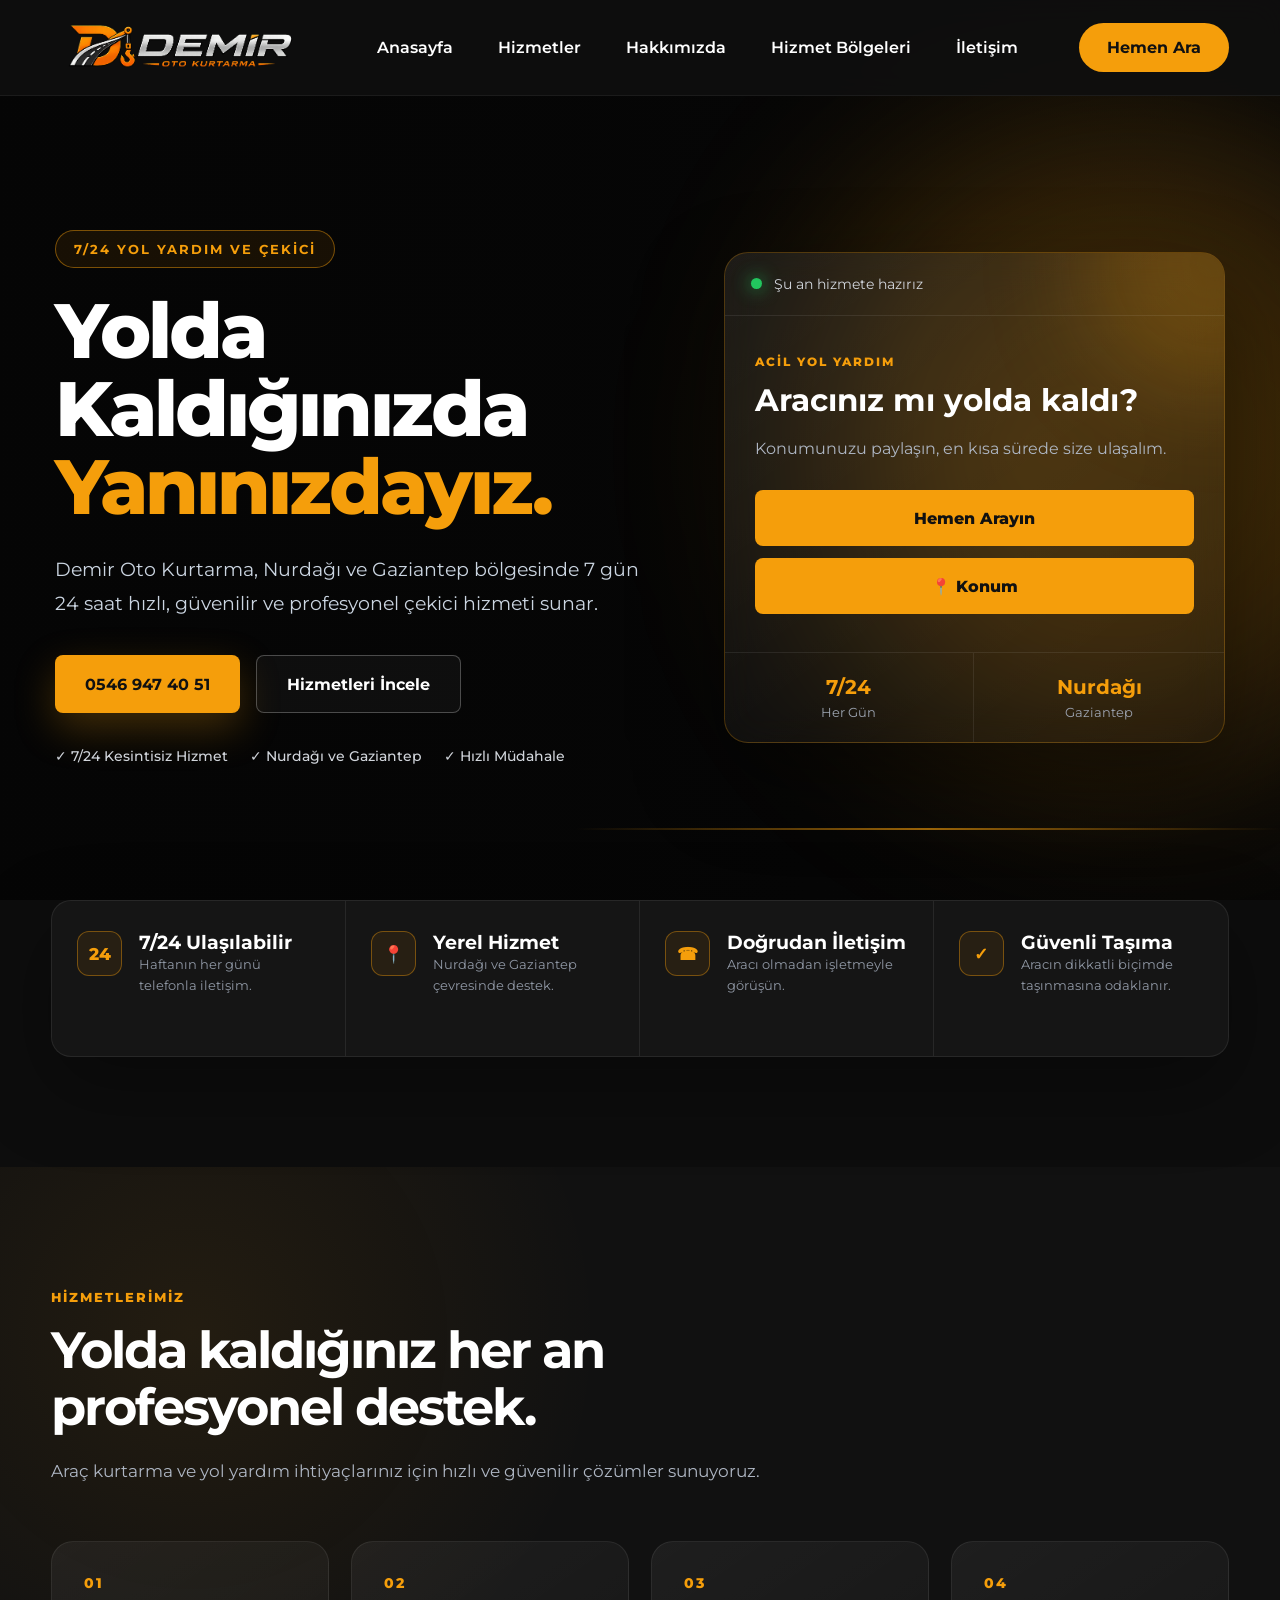
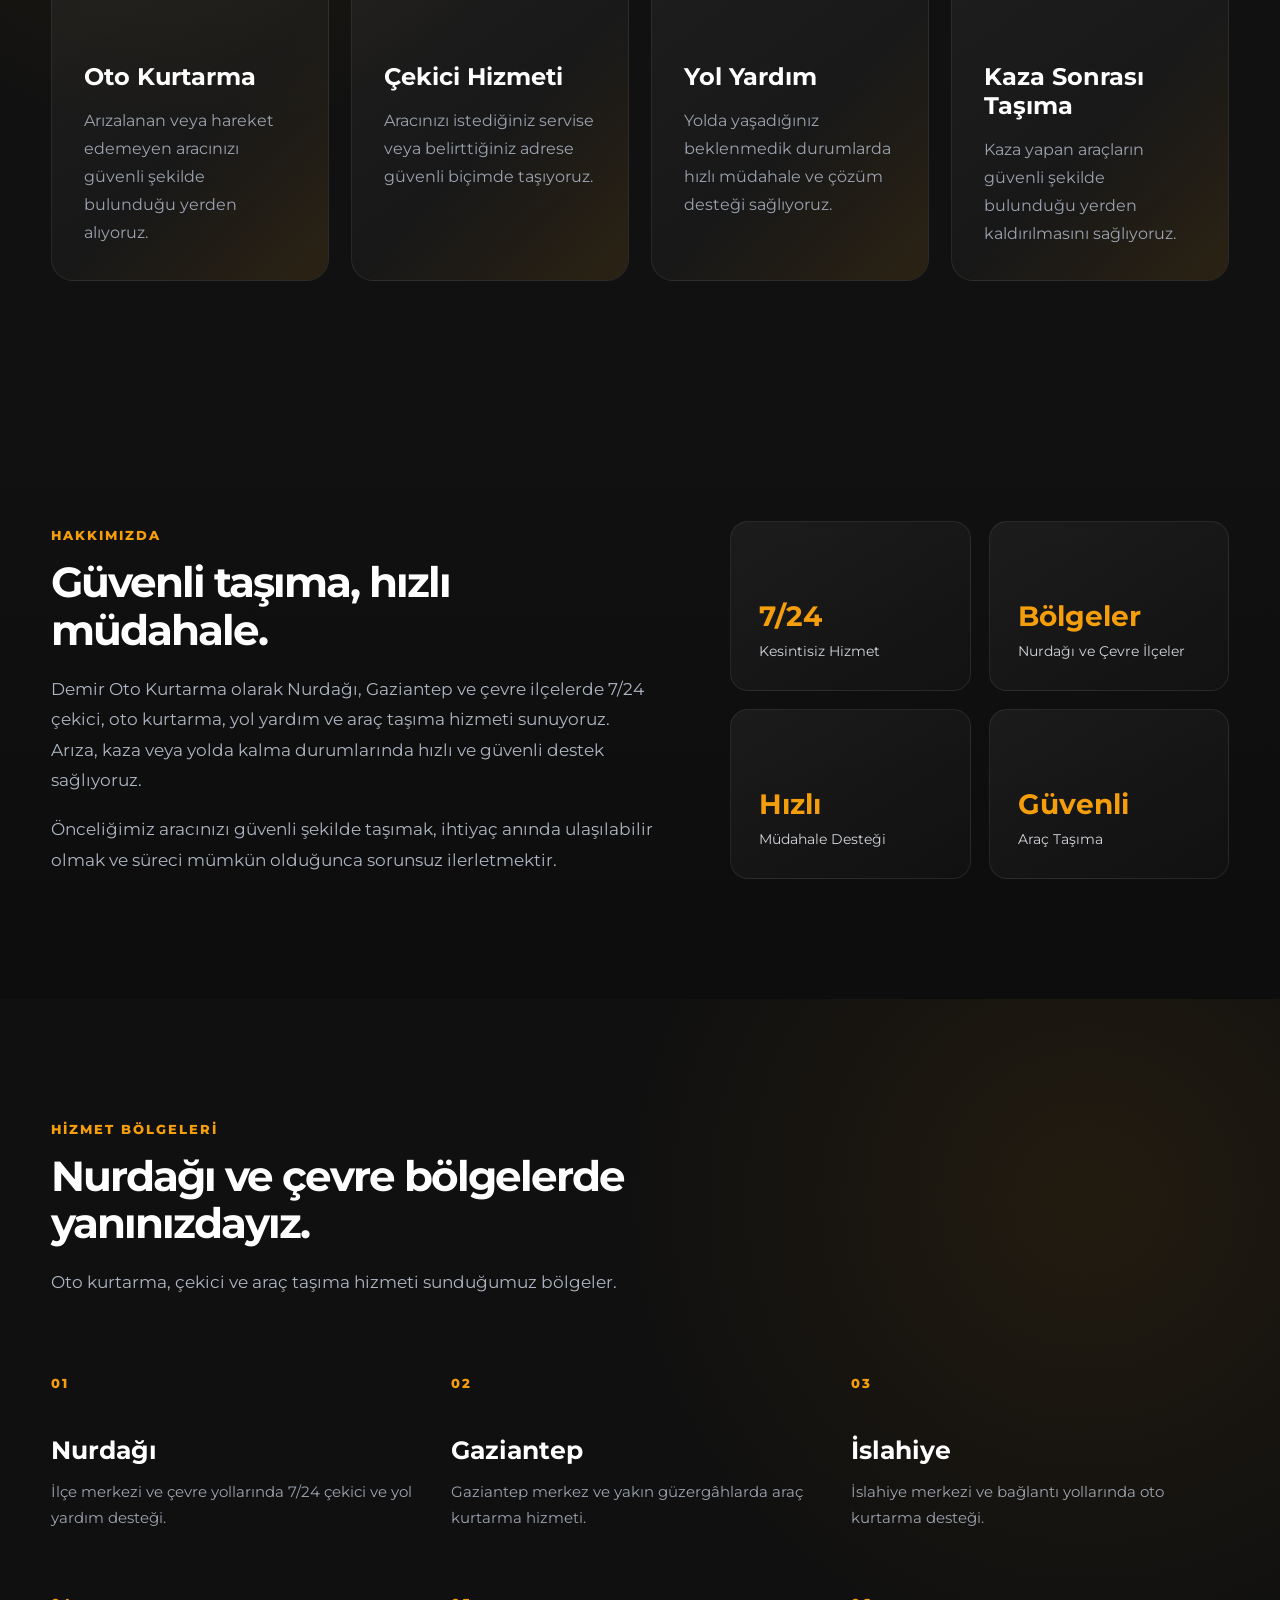
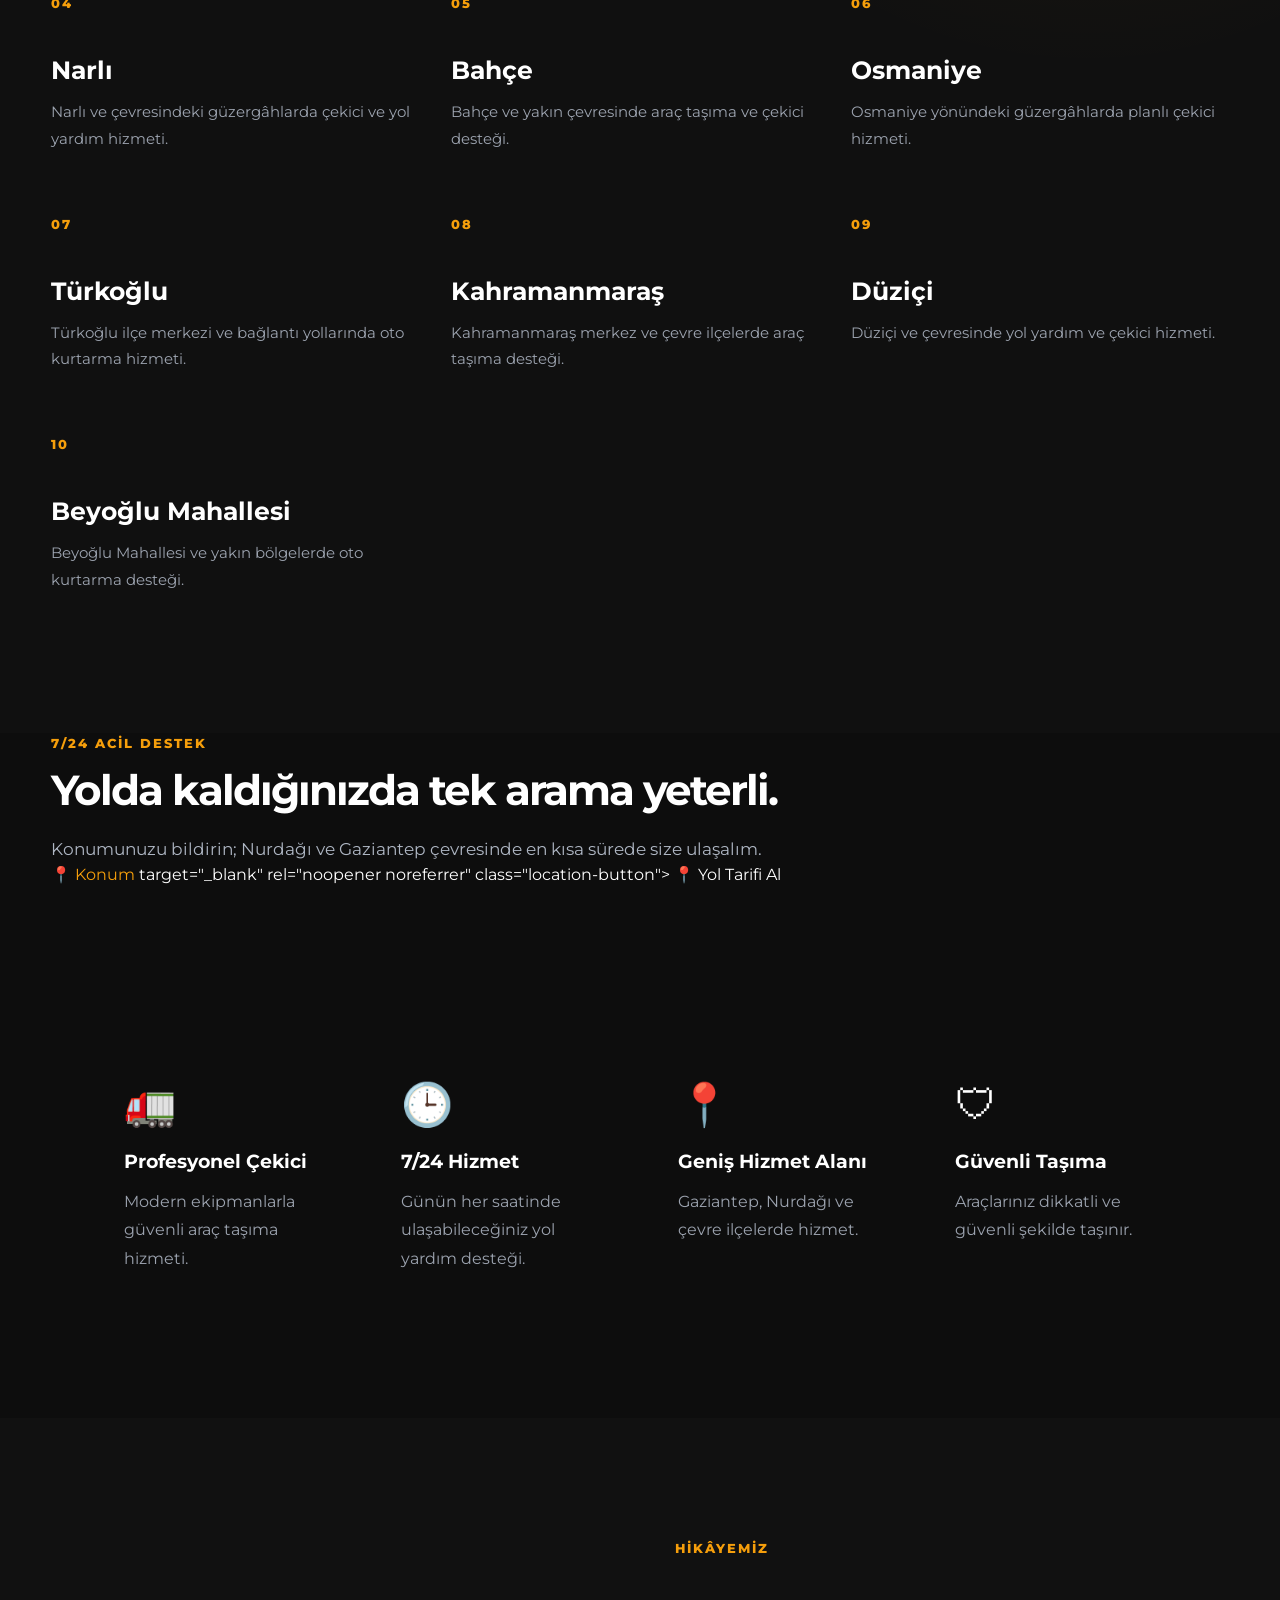
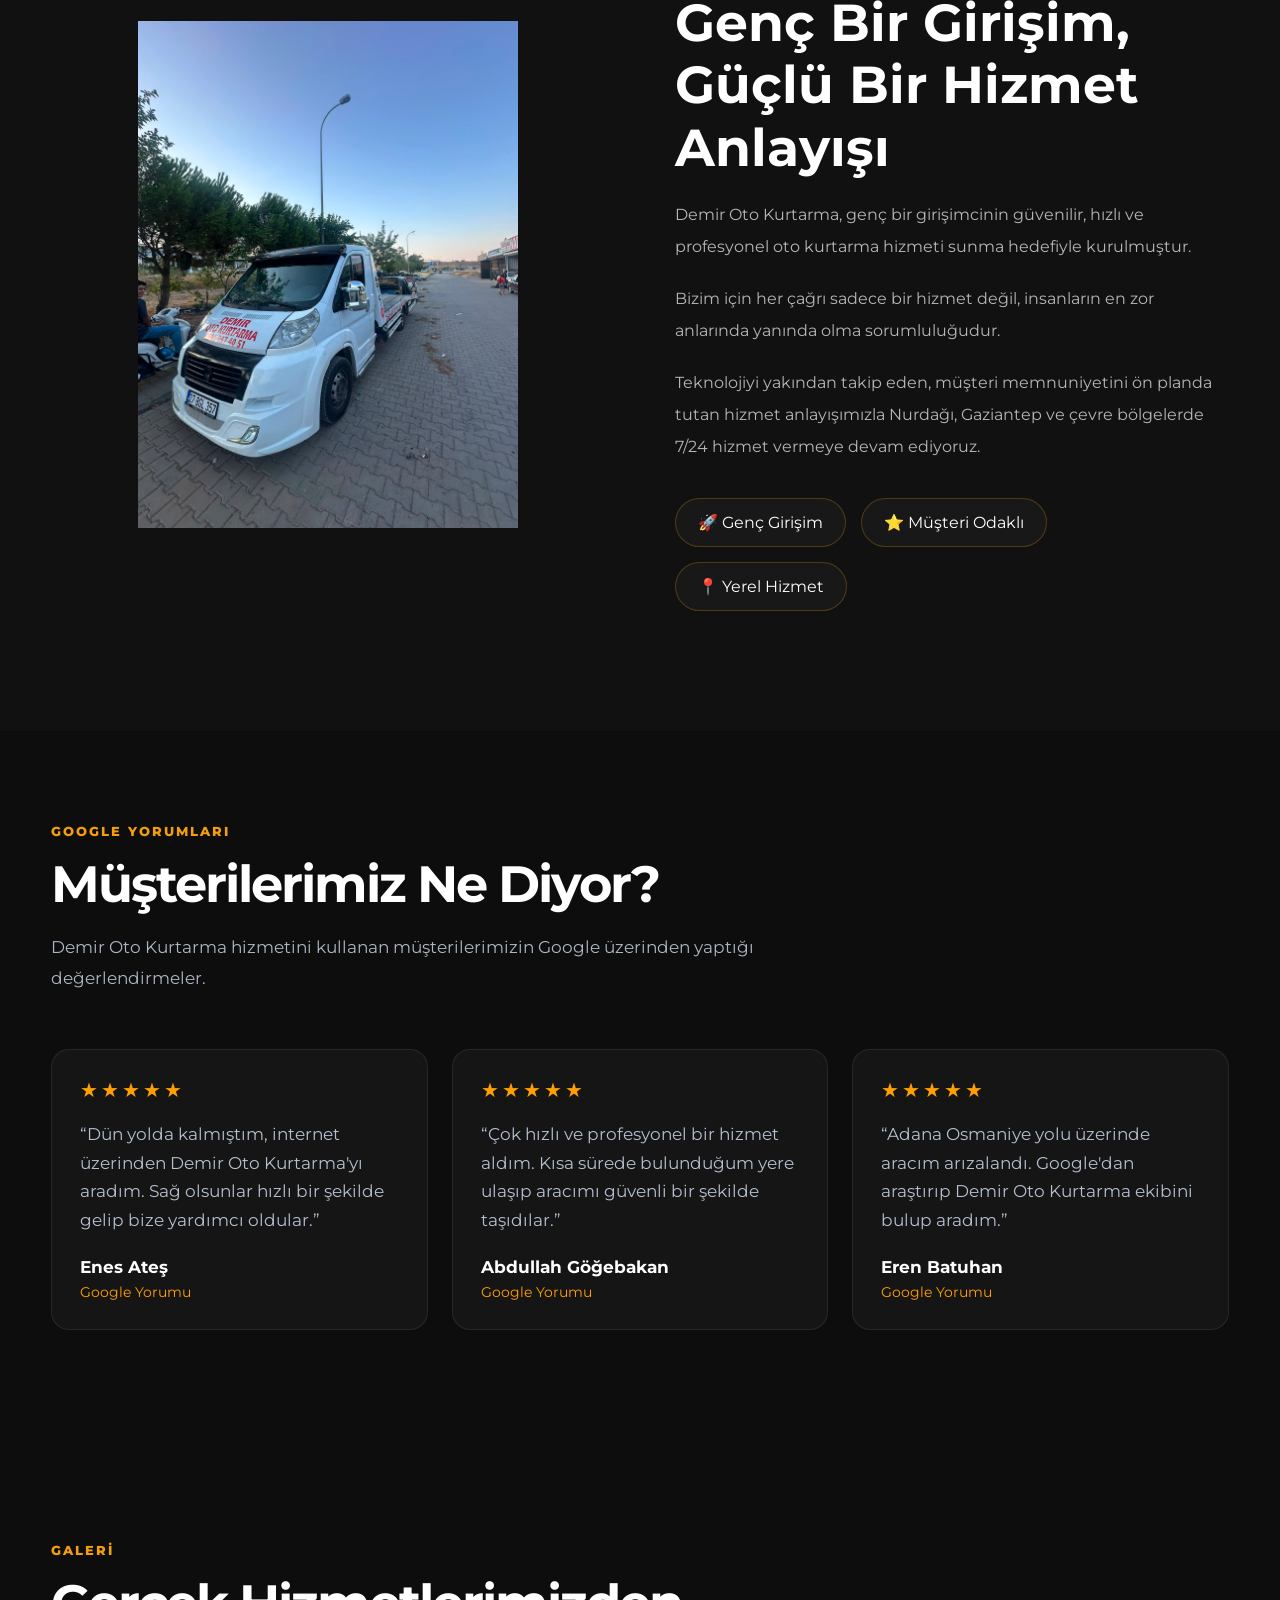
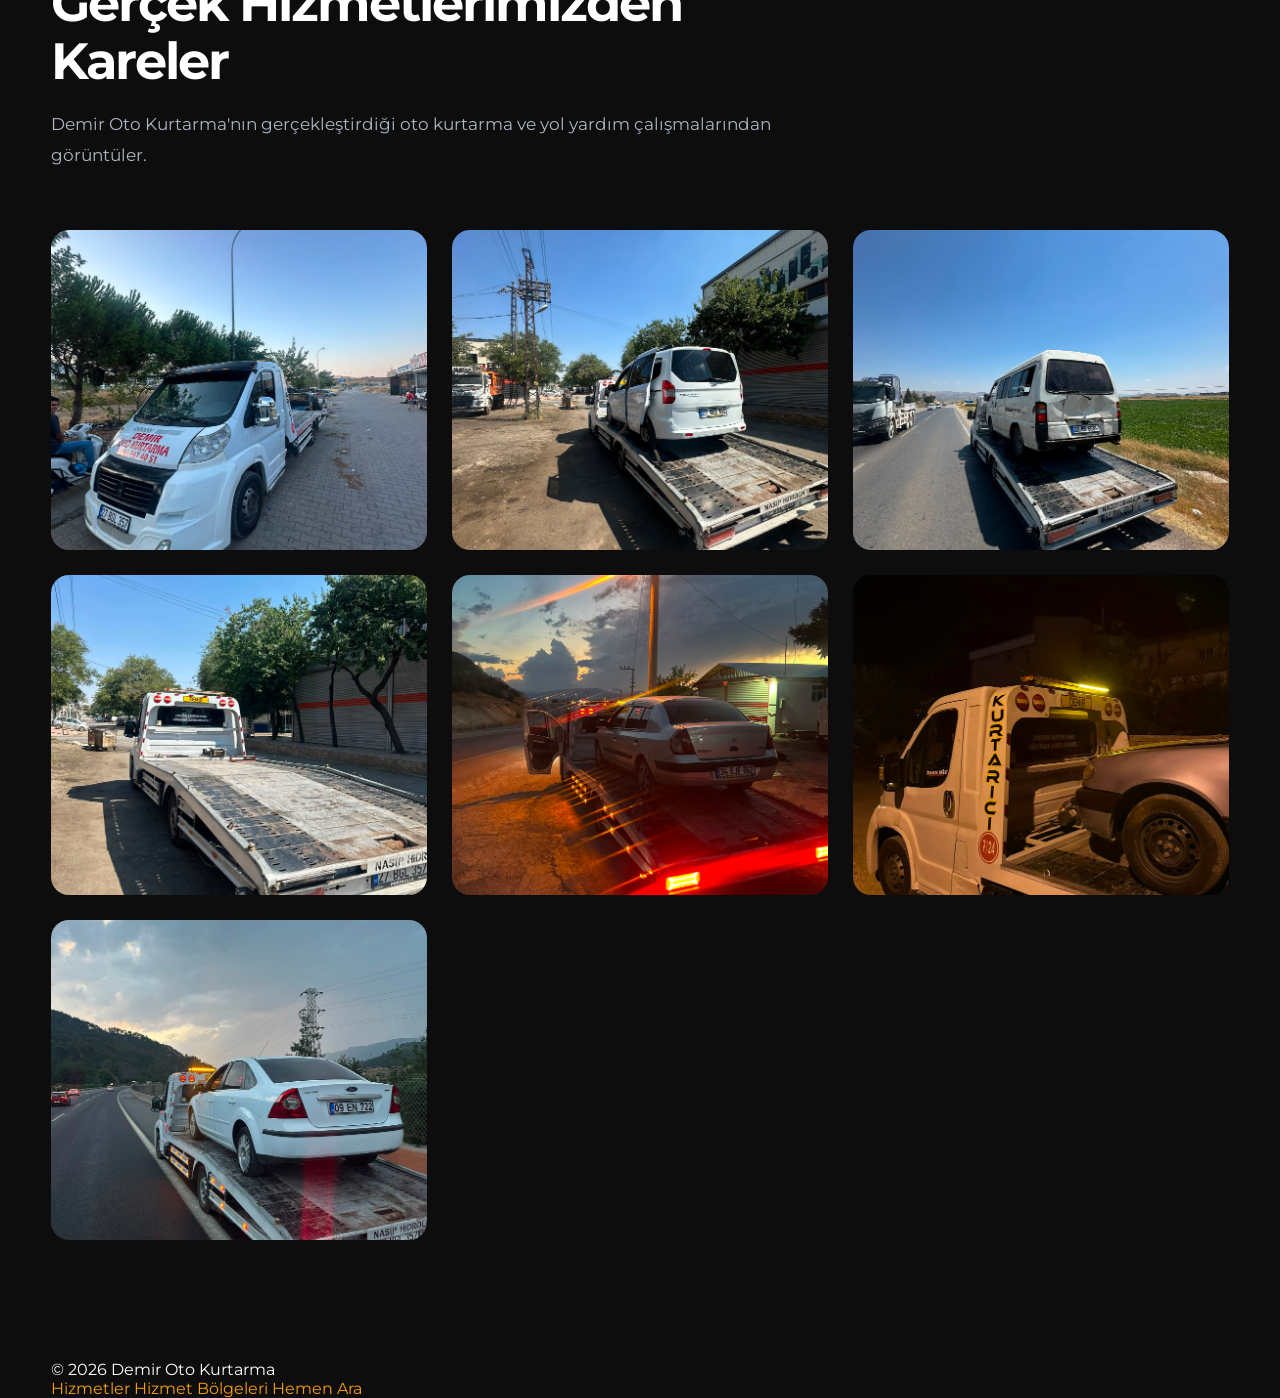
==== commit 6ecb89cd: "Add files via upload" ====
--- a/index.html
+++ b/index.html
@@ -608,6 +608,65 @@
     </div>
 
 </section>
+<section class="reviews" id="yorumlar">
+
+    <div class="container">
+
+        <div class="section-heading">
+            <span>GOOGLE YORUMLARI</span>
+
+            <h2>Müşterilerimiz Ne Diyor?</h2>
+
+            <p>
+                Demir Oto Kurtarma hizmetini kullanan müşterilerimizin
+                Google üzerinden yaptığı değerlendirmeler.
+            </p>
+        </div>
+
+        <div class="reviews-grid">
+
+            <article class="review-card">
+                <div class="review-stars">★★★★★</div>
+
+                <p>
+                    “Dün yolda kalmıştım, internet üzerinden Demir Oto Kurtarma'yı
+                    aradım. Sağ olsunlar hızlı bir şekilde gelip bize yardımcı oldular.”
+                </p>
+
+                <strong>Enes Ateş</strong>
+                <span>Google Yorumu</span>
+            </article>
+
+            <article class="review-card">
+                <div class="review-stars">★★★★★</div>
+
+                <p>
+                    “Çok hızlı ve profesyonel bir hizmet aldım. Kısa sürede
+                    bulunduğum yere ulaşıp aracımı güvenli bir şekilde taşıdılar.”
+                </p>
+
+                <strong>Abdullah Göğebakan</strong>
+                <span>Google Yorumu</span>
+            </article>
+
+            <article class="review-card">
+                <div class="review-stars">★★★★★</div>
+
+                <p>
+                    “Adana Osmaniye yolu üzerinde aracım arızalandı.
+                    Google'dan araştırıp Demir Oto Kurtarma ekibini bulup aradım.”
+                </p>
+
+                <strong>Eren Batuhan</strong>
+                <span>Google Yorumu</span>
+            </article>
+
+        </div>
+
+    </div>
+
+</section>
+
 <section class="gallery">
 
     <div class="container">
--- a/style.css
+++ b/style.css
@@ -1382,4 +1382,69 @@
 .card-buttons a:hover {
     background: #ffffff;
     color: #111 !important;
+}
+/* GOOGLE YORUMLARI */
+
+.reviews {
+    padding: 90px 0;
+    background: #0d0d0d;
+}
+
+.reviews-grid {
+    display: grid;
+    grid-template-columns: repeat(3, 1fr);
+    gap: 24px;
+    margin-top: 45px;
+}
+
+.review-card {
+    padding: 28px;
+    background: #151515;
+    border: 1px solid rgba(255, 255, 255, 0.08);
+    border-radius: 18px;
+}
+
+.review-stars {
+    color: #ffa000;
+    font-size: 20px;
+    letter-spacing: 3px;
+    margin-bottom: 18px;
+}
+
+.review-card p {
+    color: #b5bfd0;
+    font-size: 17px;
+    line-height: 1.7;
+    margin-bottom: 22px;
+}
+
+.review-card strong {
+    display: block;
+    color: #ffffff;
+    font-size: 17px;
+    margin-bottom: 5px;
+}
+
+.review-card > span {
+    color: #ffa000;
+    font-size: 14px;
+}
+
+/* TELEFON */
+
+@media (max-width: 768px) {
+
+    .reviews {
+        padding: 60px 0;
+    }
+
+    .reviews-grid {
+        grid-template-columns: 1fr;
+        gap: 16px;
+        margin-top: 30px;
+    }
+
+    .review-card {
+        padding: 22px;
+    }
 }
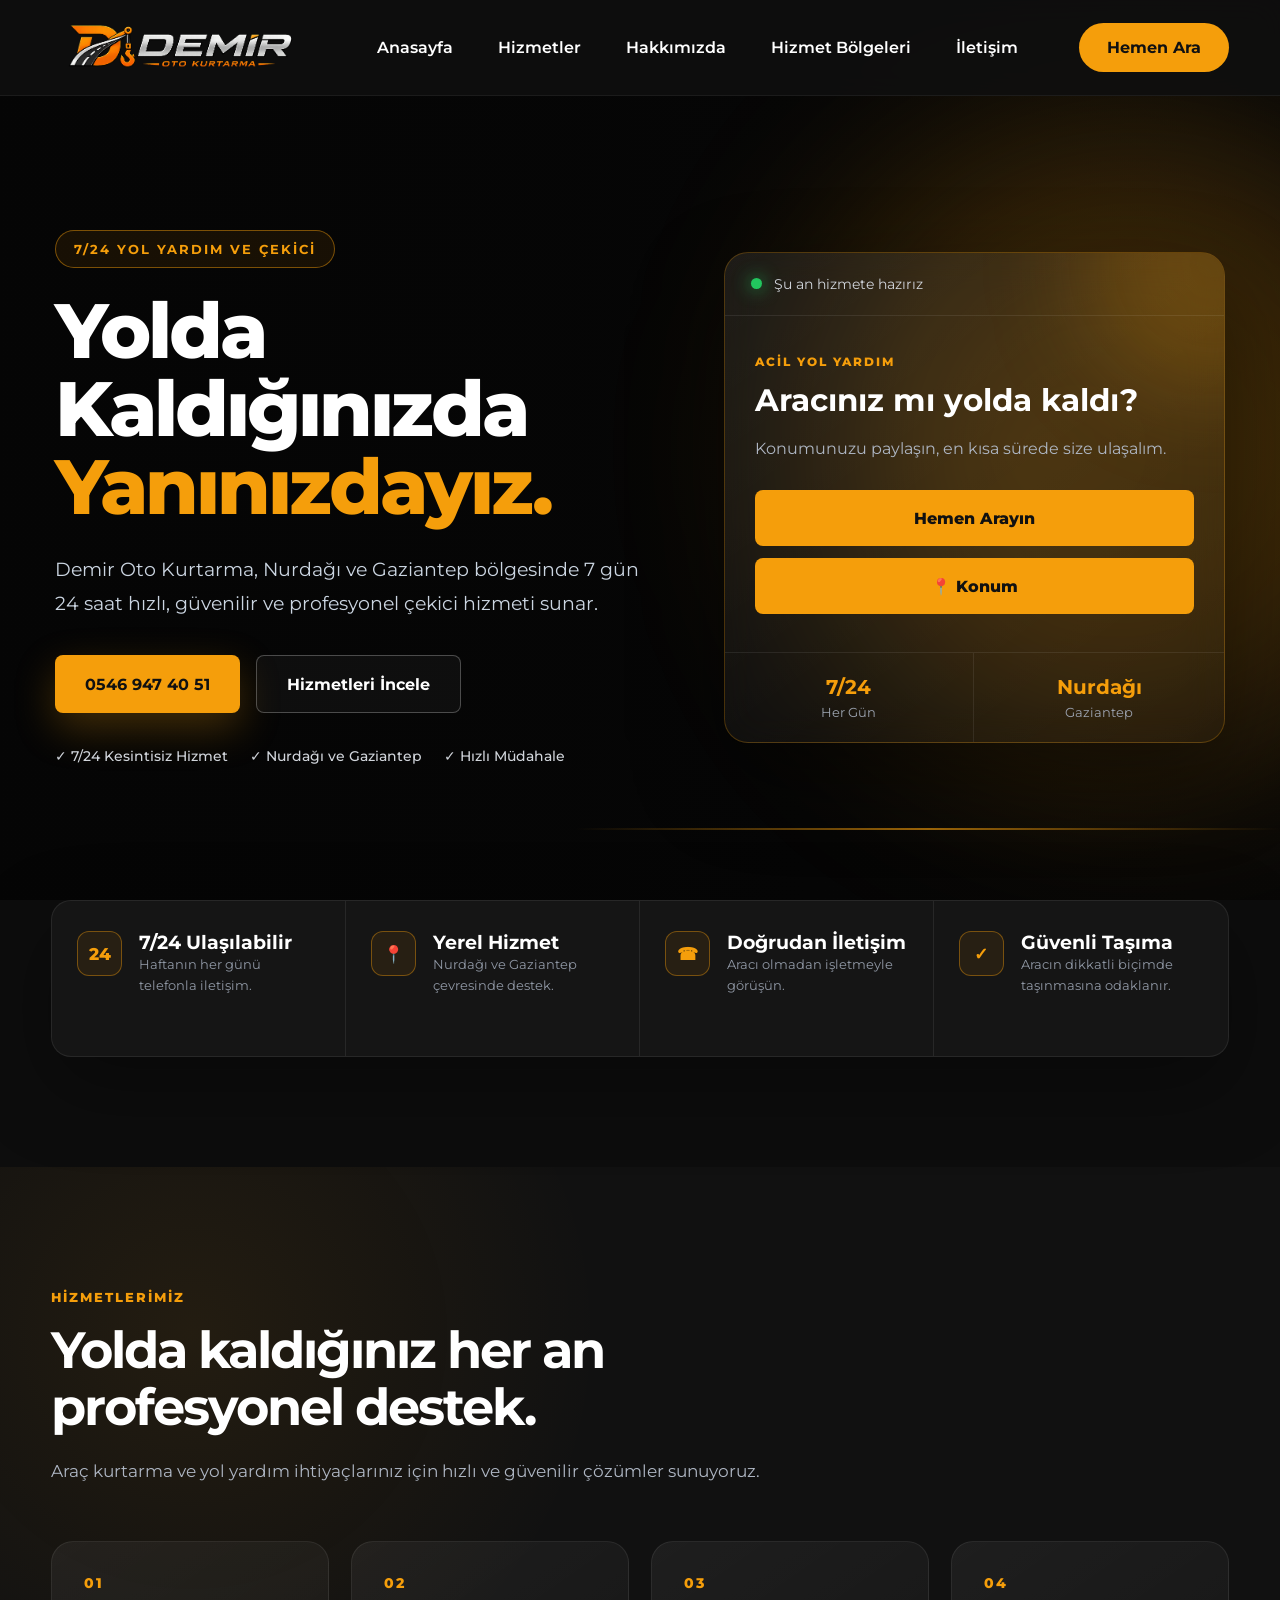
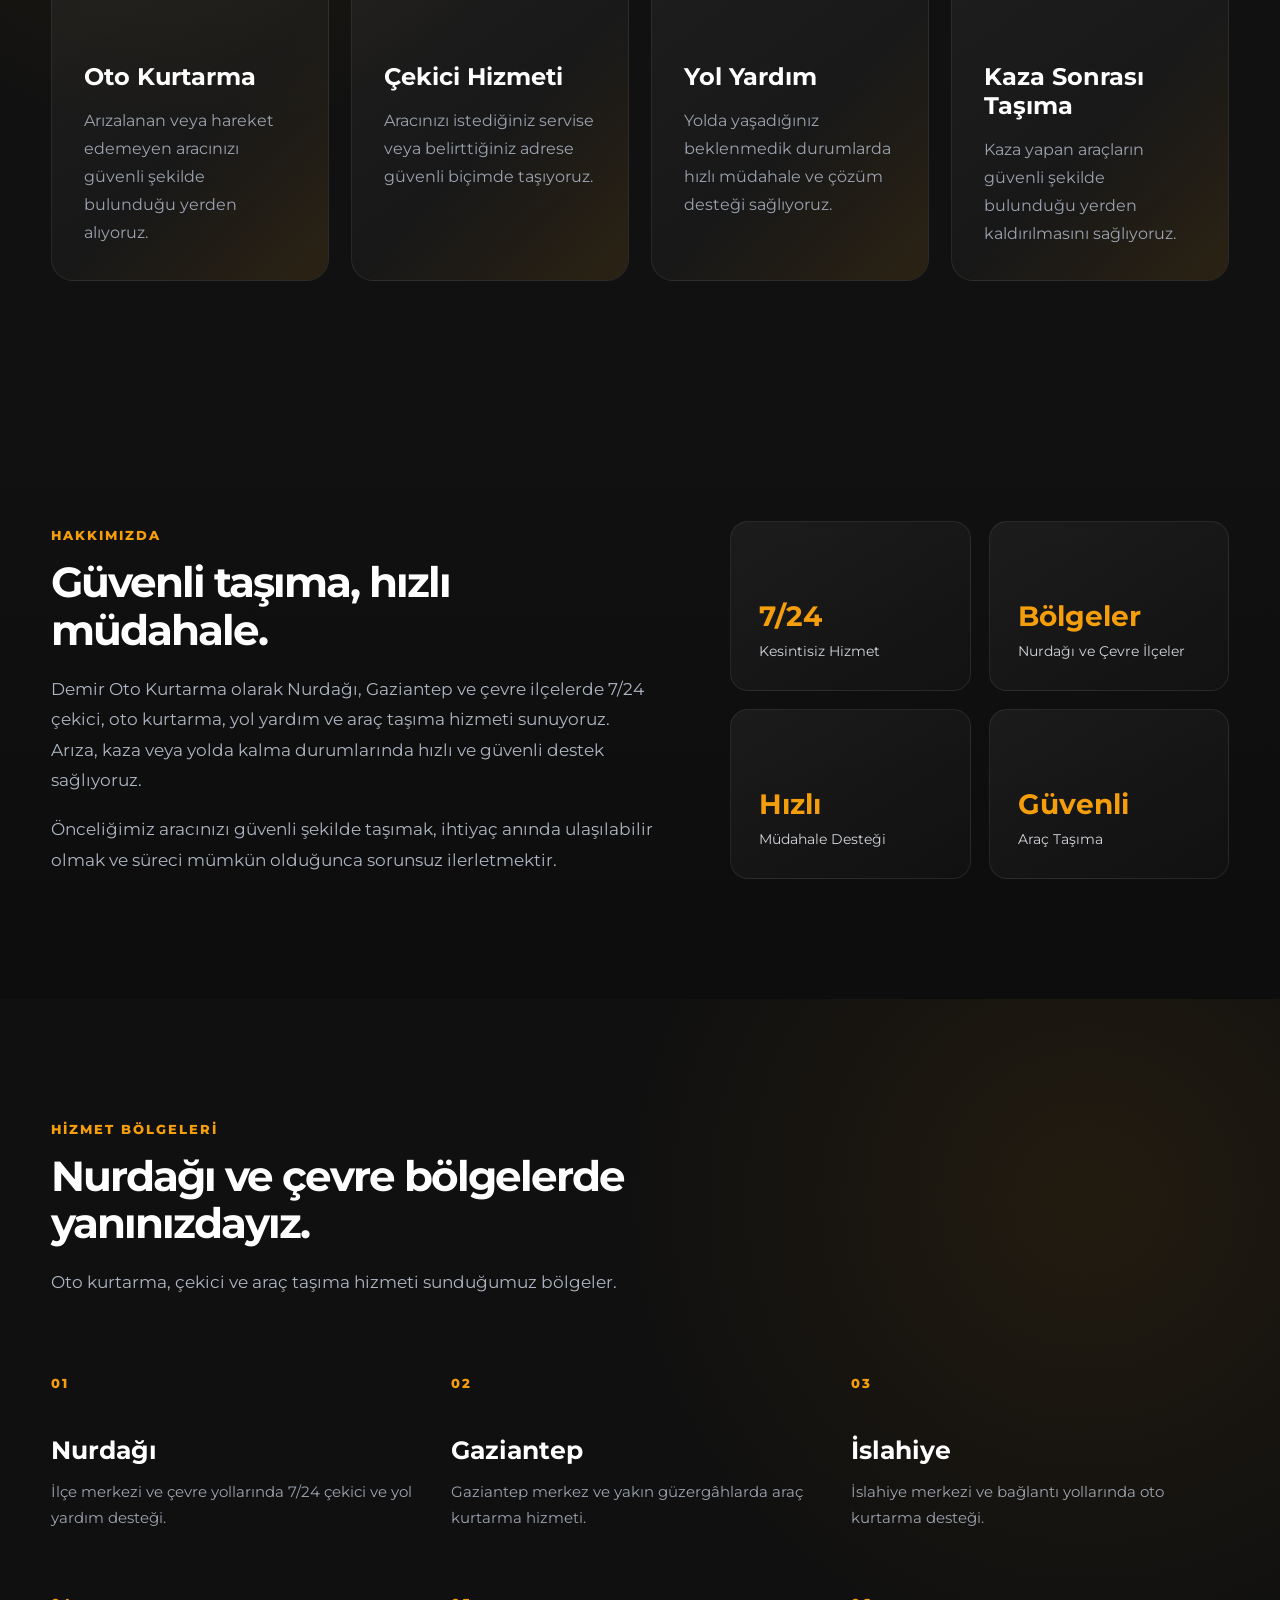
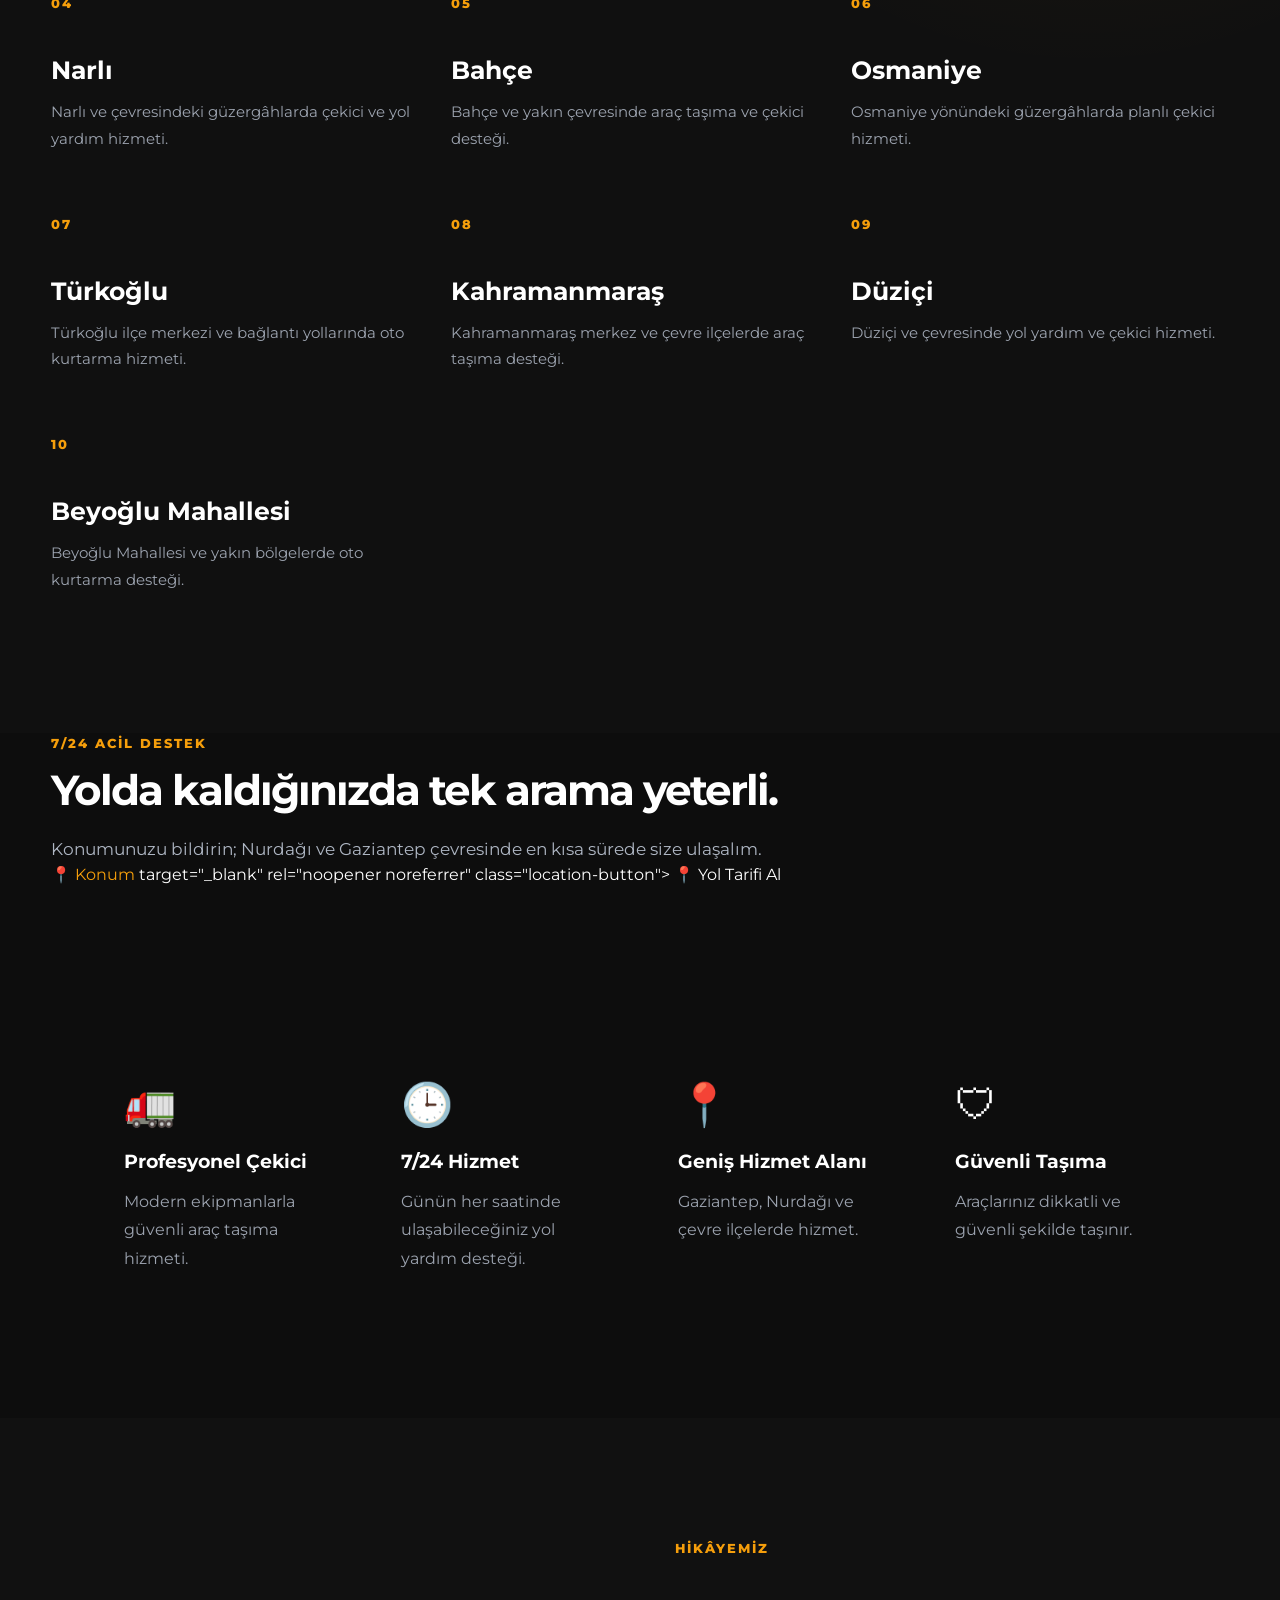
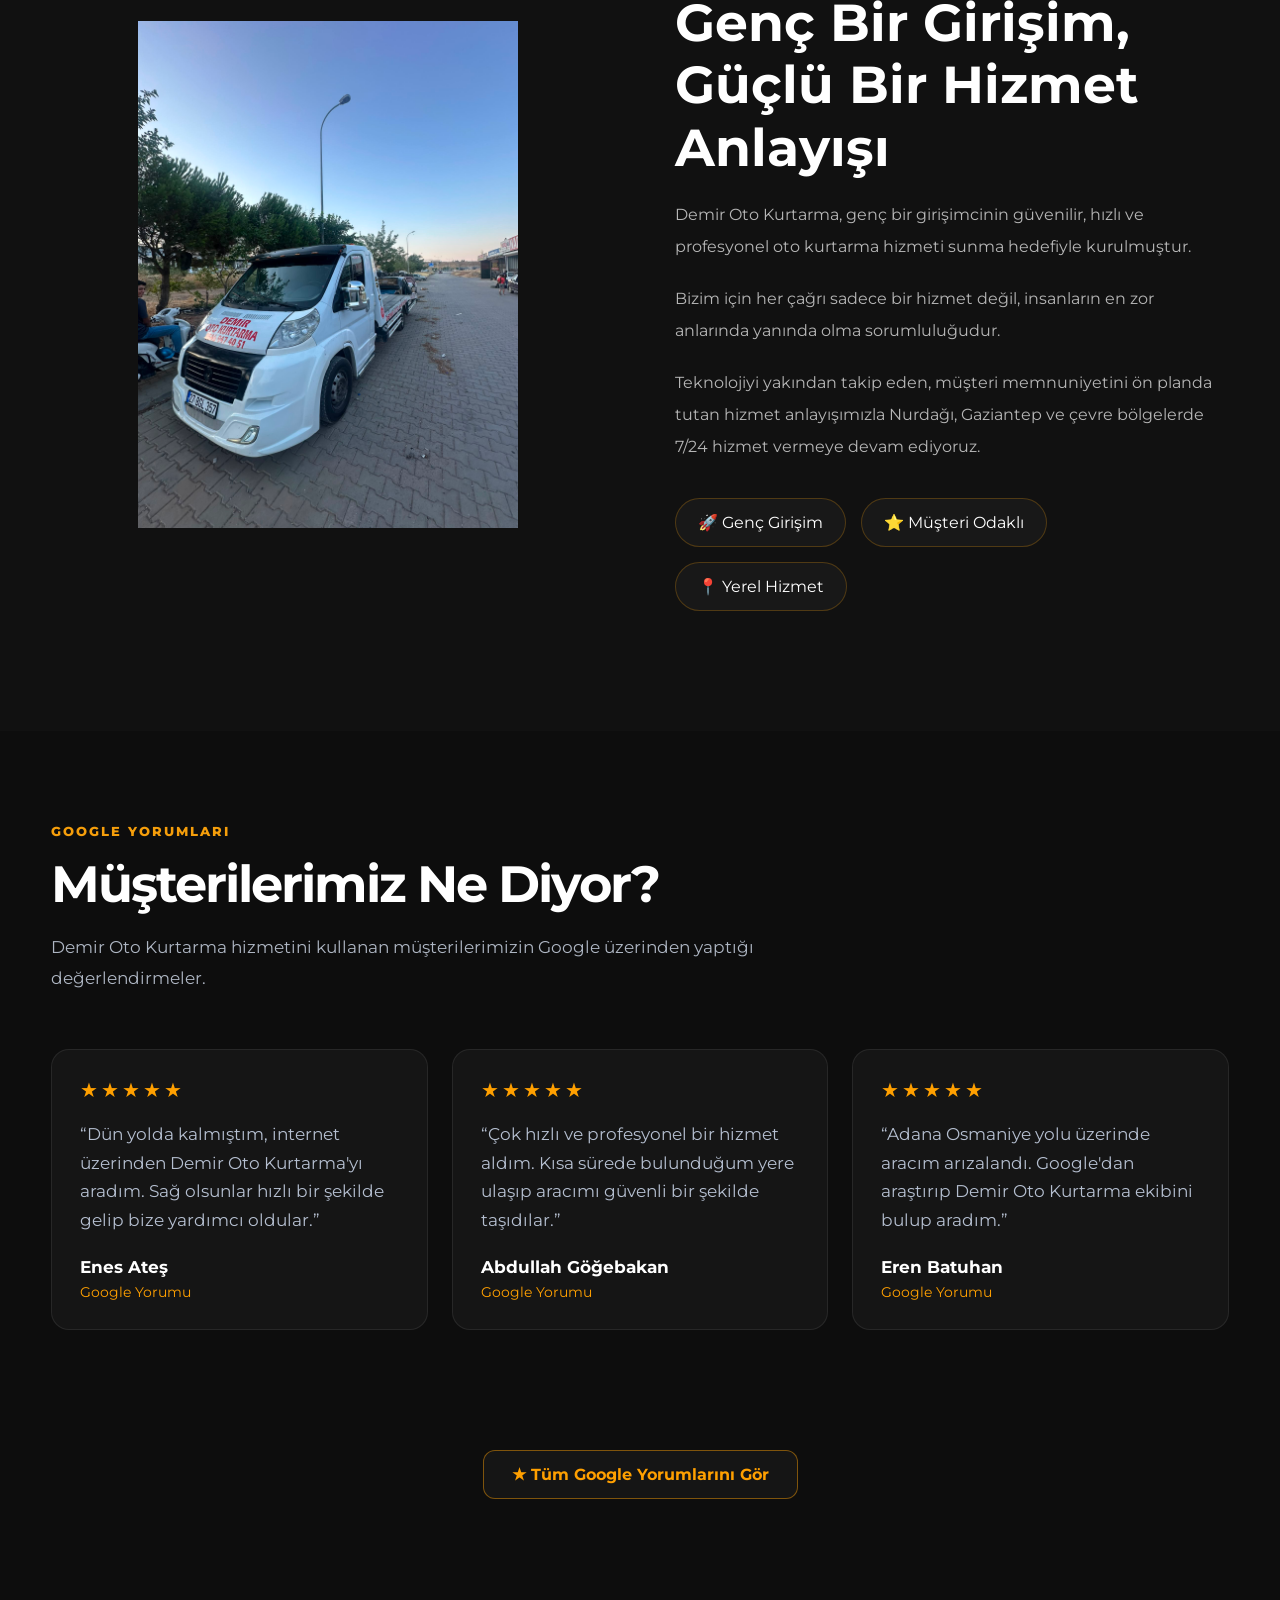
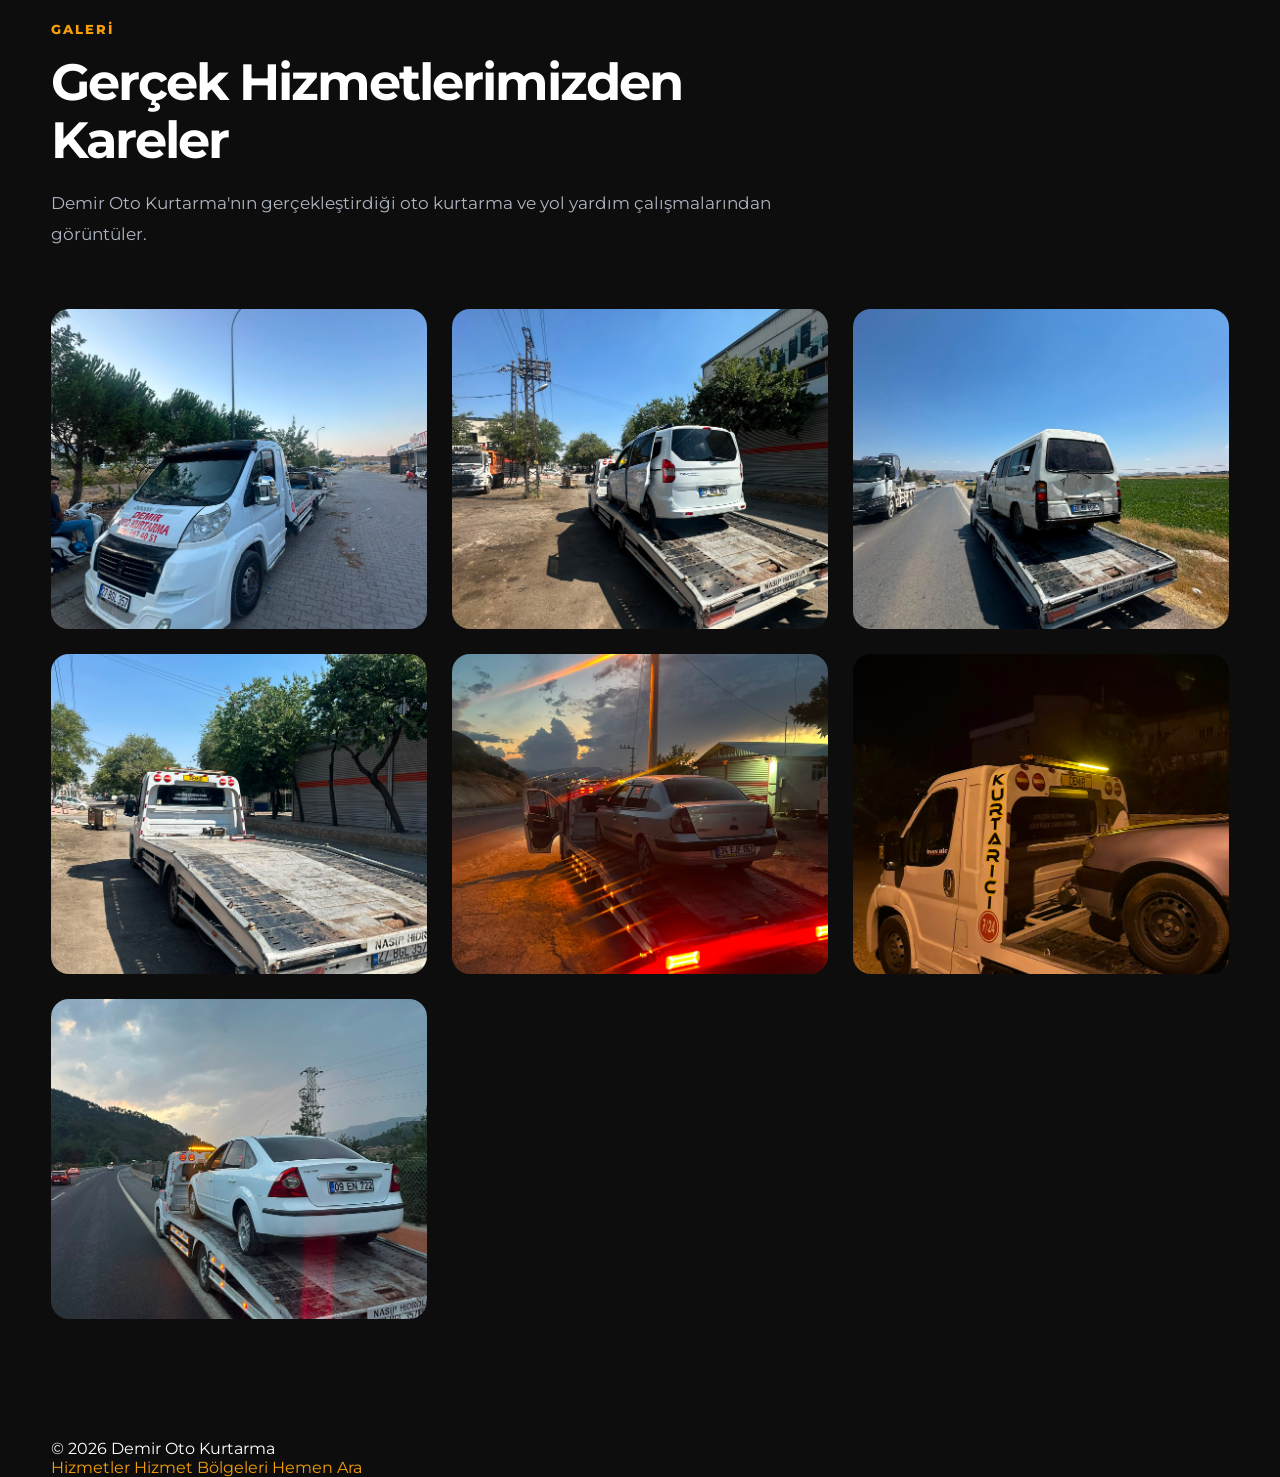
==== commit c0595329: "Add files via upload" ====
--- a/index.html
+++ b/index.html
@@ -666,7 +666,16 @@
     </div>
 
 </section>
-
+<div class="reviews-action">
+
+    <a href="https://www.google.com/search?q=Nurda%C4%9F%C4%B1+Demir+oto+kurtarma+Yorumlar"
+       target="_blank"
+       rel="noopener noreferrer"
+       class="reviews-button">
+        ★ Tüm Google Yorumlarını Gör
+    </a>
+
+</div>
 <section class="gallery">
 
     <div class="container">
--- a/style.css
+++ b/style.css
@@ -1447,4 +1447,59 @@
     .review-card {
         padding: 22px;
     }
+}
+/* TÜM GOOGLE YORUMLARINI GÖR */
+
+.reviews-action {
+    display: flex;
+    justify-content: center;
+    align-items: center;
+    margin-top: 30px;
+}
+
+.reviews-button {
+    display: inline-flex;
+    align-items: center;
+    justify-content: center;
+
+    width: auto;
+    max-width: 380px;
+
+    padding: 14px 28px;
+
+    background: #151515;
+    border: 1px solid rgba(255, 160, 0, 0.45);
+    border-radius: 12px;
+
+    color: #ffa000 !important;
+    font-size: 16px;
+    font-weight: 700;
+    text-decoration: none !important;
+
+    transition: 0.3s ease;
+}
+
+.reviews-button:visited {
+    color: #ffa000 !important;
+}
+
+.reviews-button:hover {
+    background: #ffa000;
+    color: #111111 !important;
+    border-color: #ffa000;
+}
+/* Google yorumları butonu */
+a.reviews-button,
+a.reviews-button:link,
+a.reviews-button:visited {
+    color: #ffa000 !important;
+    text-decoration: none !important;
+}
+
+a.reviews-button:hover {
+    color: #ffffff !important;
+}
+
+a.reviews-button:active {
+    color: #ffa000 !important;
 }
